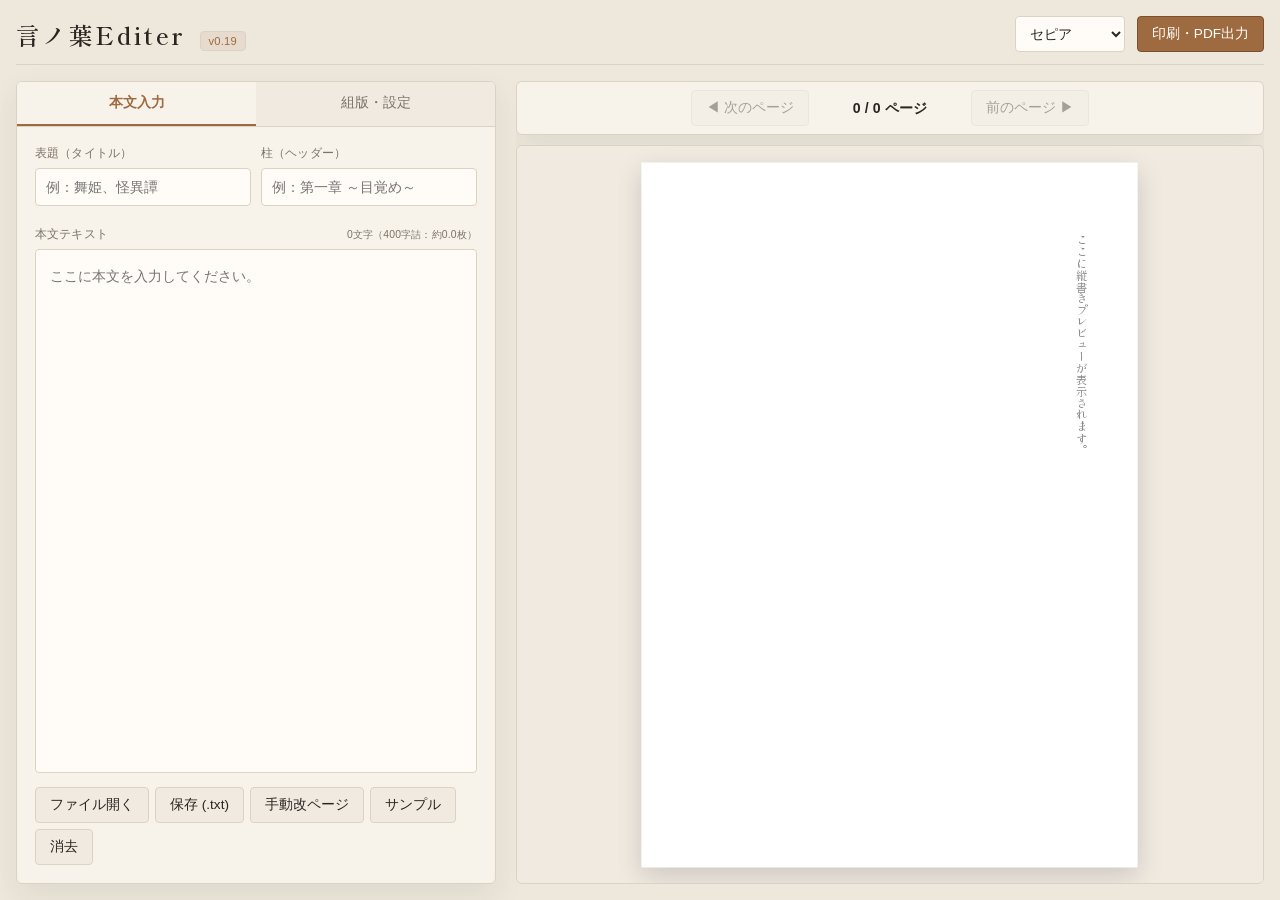
==== index.html @ b74da2e6 "v0.19" ====
<!doctype html>
<html lang="ja" data-theme="sepia">
  <head>
    <meta charset="UTF-8" />
    <meta name="viewport" content="width=device-width, initial-scale=1.0" />
    <!-- OGP (Open Graph Protocol) -->
    <meta property="og:title" content="言ノ葉Editer - 日本語組版エディタ" />
    <meta
      property="og:description"
      content="言葉を整え、物語を美しく。縦書き対応の日本語組版エディタ。"
    />
    <meta property="og:type" content="website" />
    <meta property="og:image" content="image/ogp.png" />
    <meta property="og:image:width" content="1200" />
    <meta property="og:image:height" content="630" />
    <meta property="og:locale" content="ja_JP" />

    <!-- Twitter Card -->
    <meta name="twitter:card" content="summary_large_image" />
    <meta name="twitter:title" content="言ノ葉Editer - 日本語組版エディタ" />
    <meta
      name="twitter:description"
      content="言葉を整え、物語を美しく。縦書き対応の日本語組版エディタ。"
    />
    <meta name="twitter:image" content="image/ogp.png" />

    <!-- 一般メタタグ -->
    <meta
      name="description"
      content="言葉を整え、物語を美しく。縦書き対応の日本語組版エディタ。"
    />

    <!-- ファビコン -->
    <link rel="icon" type="image/svg+xml" href="image/favicon.svg" />
    <link rel="preconnect" href="https://fonts.googleapis.com" />
    <link rel="preconnect" href="https://fonts.gstatic.com" crossorigin />
    <link
      id="dynamic-font-link"
      rel="stylesheet"
      href="https://fonts.googleapis.com/css2?family=Plus+Jakarta+Sans:wght@400;500;600;700&family=Shippori+Mincho:wght@400;500;600;700&family=Noto+Serif+JP:wght@400;500;600&family=Sawarabi+Mincho&display=swap"
    />

    <style id="page-size-style">
      @page {
        size: 210mm 297mm;
        margin: 0;
      }
    </style>
    <title>言ノ葉Editer v0.19</title>

    <link rel="stylesheet" href="css/style.css" />
  </head>

  <body>
    <main class="app">
      <header class="hero no-print">
        <div class="hero-title-group">
          <h1>言ノ葉Editer</h1>
          <span class="version-badge">v0.19</span>
        </div>
        <div class="hero-actions">
          <select
            id="themeSelect"
            class="select-input"
            style="width: 110px; height: 36px"
          >
            <option value="standard">ライト</option>
            <option value="dark">ダーク</option>
            <option value="sepia" selected>セピア</option>
          </select>
          <button
            id="printButton"
            class="primary-button"
            type="button"
            style="height: 36px"
          >
            印刷・PDF出力
          </button>
        </div>
      </header>

      <div class="editor-grid">
        <section class="panel editor-panel no-print">
          <div class="editor-tabs">
            <button
              class="editor-tab-btn active"
              data-target="pane-text"
              type="button"
            >
              本文入力
            </button>
            <button
              class="editor-tab-btn"
              data-target="pane-typeset"
              type="button"
            >
              組版・設定
            </button>
          </div>

          <div class="tab-content-area">
            <div id="pane-text" class="tab-pane active">
              <div class="form-row two-cols" style="margin-bottom: 12px">
                <div class="form-col">
                  <div class="field-label">
                    <label for="pageTitle">表題（タイトル）</label>
                  </div>
                  <input
                    id="pageTitle"
                    class="title-input"
                    type="text"
                    placeholder="例：舞姫、怪異譚"
                  />
                </div>
                <div class="form-col">
                  <div class="field-label">
                    <label for="pageHeader">柱（ヘッダー）</label>
                  </div>
                  <input
                    id="pageHeader"
                    class="title-input"
                    type="text"
                    placeholder="例：第一章 ～目覚め～"
                  />
                </div>
              </div>

              <div class="field-label" style="margin-top: 8px">
                <label for="sourceText">本文テキスト</label>
                <small id="charCount">0文字</small>
              </div>
              <textarea
                id="sourceText"
                class="text-input"
                placeholder="ここに本文を入力してください。"
              ></textarea>

              <div class="controls-main">
                <button
                  id="importButton"
                  class="secondary-button"
                  type="button"
                >
                  ファイル開く
                </button>
                <button
                  id="exportButton"
                  class="secondary-button"
                  type="button"
                >
                  保存 (.txt)
                </button>
                <button
                  id="insertBreakButton"
                  class="secondary-button"
                  type="button"
                >
                  手動改ページ
                </button>
                <button
                  id="sampleButton"
                  class="secondary-button"
                  type="button"
                >
                  サンプル
                </button>
                <button id="clearButton" class="secondary-button" type="button">
                  消去
                </button>
                <input
                  type="file"
                  id="fileInput"
                  accept=".txt,.md"
                  style="display: none"
                />
              </div>
            </div>

            <div id="pane-typeset" class="tab-pane">
              <details class="setting-group" open>
                <summary>ヘッダー・ノンブル設定</summary>
                <div class="setting-content">
                  <div class="form-row">
                    <div class="form-col">
                      <div class="field-label">
                        <label for="headerDisplaySelect">ヘッダー表示</label>
                      </div>
                      <select id="headerDisplaySelect" class="select-input">
                        <option value="all" selected>全ページ</option>
                        <option value="odd">奇数ページのみ</option>
                        <option value="even">偶数ページのみ</option>
                        <option value="alternate">左右交互</option>
                      </select>
                    </div>
                    <div class="form-col">
                      <div class="field-label">
                        <label for="headerPosSelect">位置</label>
                      </div>
                      <select id="headerPosSelect" class="select-input">
                        <option value="right" selected>右上</option>
                        <option value="center">中央上</option>
                        <option value="left">左上</option>
                      </select>
                    </div>
                    <div class="form-col">
                      <div class="field-label">
                        <label for="headerSizeSelect">文字サイズ</label>
                      </div>
                      <select id="headerSizeSelect" class="select-input">
                        <option value="0.55rem">極小</option>
                        <option value="0.65rem" selected>標準</option>
                        <option value="0.75rem">大</option>
                      </select>
                    </div>
                  </div>

                  <div class="form-row two-cols" style="margin-top: 10px">
                    <div class="form-col">
                      <div class="field-label">
                        <label for="nombreDisplaySelect">ノンブル表示</label>
                      </div>
                      <select id="nombreDisplaySelect" class="select-input">
                        <option value="all" selected>全ページ</option>
                        <option value="skip-first">1ページ目隠す</option>
                        <option value="off">非表示</option>
                      </select>
                    </div>
                    <div class="form-col">
                      <div class="field-label">
                        <label for="nombreFormatSelect">ノンブル形式</label>
                      </div>
                      <select id="nombreFormatSelect" class="select-input">
                        <option value="dash" selected>- 1 -</option>
                        <option value="p">P.1</option>
                        <option value="slash">/ 1 /</option>
                        <option value="number">数字のみ</option>
                      </select>
                    </div>
                  </div>

                  <div class="form-row two-cols" style="margin-top: 10px">
                    <div class="form-col">
                      <div class="field-label">
                        <label for="nombrePosSelect">位置</label>
                      </div>
                      <select id="nombrePosSelect" class="select-input">
                        <option value="center" selected>中央下</option>
                        <option value="right">右下</option>
                        <option value="left">左下</option>
                        <option value="alternate">左右交互</option>
                      </select>
                    </div>
                    <div class="form-col">
                      <div class="field-label">
                        <label for="startPageInput">開始ページ</label>
                      </div>
                      <input
                        id="startPageInput"
                        class="title-input"
                        type="number"
                        value="1"
                        min="1"
                      />
                    </div>
                  </div>
                </div>
              </details>

              <details class="setting-group" open>
                <summary>用紙・フォント・レイアウト</summary>
                <div class="setting-content">
                  <div class="form-row">
                    <div class="form-col">
                      <div class="field-label">
                        <label for="pageSizeSelect">用紙サイズ</label>
                      </div>
                      <select id="pageSizeSelect" class="select-input">
                        <option value="A4">A4</option>
                        <option value="B5">B5</option>
                        <option value="A5" selected>A5</option>
                        <option value="B6">B6</option>
                        <option value="A6">A6</option>
                        <option value="Hagaki">ハガキ</option>
                      </select>
                    </div>
                    <div class="form-col">
                      <div class="field-label">
                        <label for="columnSelect">段組</label>
                      </div>
                      <select id="columnSelect" class="select-input">
                        <option value="1" selected>1段組</option>
                        <option value="2">2段組</option>
                      </select>
                    </div>
                    <div class="form-col" id="columnRuleCol">
                      <div class="field-label">
                        <label for="columnRuleSelect">境界線</label>
                      </div>
                      <select id="columnRuleSelect" class="select-input">
                        <option value="on" selected>実線</option>
                        <option value="off">なし</option>
                      </select>
                    </div>
                  </div>

                  <div class="form-row" style="margin-top: 10px">
                    <div class="form-col">
                      <div class="field-label">
                        <label for="fontSizeSelect">文字サイズ</label>
                      </div>
                      <select id="fontSizeSelect" class="select-input">
                        <option value="8.5pt">小 (8.5pt)</option>
                        <option value="9.5pt" selected>標準 (9.5pt)</option>
                        <option value="10.5pt">中 (10.5pt)</option>
                        <option value="12pt">大 (12pt)</option>
                      </select>
                    </div>
                    <div class="form-col">
                      <div class="field-label">
                        <label for="marginSelect">余白</label>
                      </div>
                      <select id="marginSelect" class="select-input">
                        <option value="narrow">狭い</option>
                        <option value="normal" selected>標準</option>
                        <option value="wide">広い</option>
                      </select>
                    </div>
                    <div class="form-col">
                      <div class="field-label">
                        <label for="gutterSelect">綴じ代</label>
                      </div>
                      <select id="gutterSelect" class="select-input">
                        <option value="off" selected>なし</option>
                        <option value="on">あり（交互）</option>
                      </select>
                    </div>
                  </div>

                  <div class="form-row" style="margin-top: 10px">
                    <div class="form-col" style="grid-column: span 3">
                      <div class="field-label">
                        <label for="fontSelect">書体（フォント）</label>
                      </div>
                      <select id="fontSelect" class="select-input">
                        <option value="system">システム標準明朝</option>
                        <option value="shippori" selected>
                          Shippori Mincho
                        </option>
                        <option value="noto">Noto Serif JP</option>
                        <option value="sawarabi">Sawarabi Mincho</option>
                        <option value="custom">カスタムURL指定...</option>
                      </select>
                    </div>
                  </div>

                  <div
                    id="customFontRow"
                    class="form-row"
                    style="display: none; margin-top: 10px"
                  >
                    <div class="form-col" style="grid-column: span 2">
                      <div class="field-label">
                        <label for="customFontUrl">CSS/Font URL</label>
                      </div>
                      <input
                        id="customFontUrl"
                        class="title-input"
                        type="text"
                        placeholder="https://..."
                      />
                    </div>
                    <div class="form-col">
                      <div class="field-label">
                        <label for="customFontFamily">family名</label>
                      </div>
                      <input
                        id="customFontFamily"
                        class="title-input"
                        type="text"
                        placeholder="'Font', serif"
                      />
                    </div>
                  </div>
                </div>
              </details>
            </div>
          </div>
        </section>

        <div class="preview-container">
          <div class="preview-nav no-print">
            <button
              id="nextPageBtn"
              class="secondary-button"
              type="button"
              title="次のページへ"
            >
              ◀ 次のページ
            </button>
            <span id="pageNavStatus" class="page-nav-status">1 / 1 ページ</span>
            <button
              id="prevPageBtn"
              class="secondary-button"
              type="button"
              title="前のページへ"
            >
              前のページ ▶
            </button>
          </div>

          <section class="preview-viewport" id="previewViewport">
            <div id="pagesContainer" class="pages-container"></div>
          </section>
        </div>
      </div>
    </main>

    <script src="js/app.js"></script>
  </body>
</html>
---- css/style.css ----
@layer base, layout, editor, viewer, print;

@layer base {
  :root {
    color-scheme: dark;
    --bg: #121316;
    --panel: #1a1b1e;
    --panel-sub: #16171a;
    --input-bg: #101113;
    --text: #e6e6e6;
    --muted: #8c8c8c;
    --line: #2c2d33;
    --accent: #c29b61;
    --accent-dark: #2c2d33;
    --accent-soft: rgba(194, 155, 97, 0.12);
    --shadow: 0 16px 40px rgba(0, 0, 0, 0.5);

    --paper-w: 210mm;
    --paper-h: 297mm;
    --doc-font-size: 10.5pt;
    --doc-font-family:
      "Shippori Mincho", "Yu Mincho", "游明朝", "YuMincho",
      "Hiragino Mincho ProN", "Noto Serif JP", serif;
    --ui-font-family:
      -apple-system, BlinkMacSystemFont, "Segoe UI", Roboto, "Helvetica Neue",
      "Hiragino Sans", "Hiragino Kaku Gothic ProN", "Meiryo", sans-serif;
    --page-padding-v: 18mm;
    --page-padding-h: 14mm;
  }

  [data-theme="standard"] {
    color-scheme: light;
    --bg: #f5f4f0;
    --panel: #ffffff;
    --panel-sub: #faf9f6;
    --input-bg: #ffffff;
    --text: #1a1917;
    --muted: #737068;
    --line: #e2ded4;
    --accent: #8c6239;
    --accent-dark: #6e4c2b;
    --accent-soft: rgba(140, 98, 57, 0.08);
    --shadow: 0 10px 30px rgba(0, 0, 0, 0.06);
  }

  [data-theme="sepia"] {
    color-scheme: light;
    --bg: #eee8dc;
    --panel: #f7f3eb;
    --panel-sub: #f0eae1;
    --input-bg: #fffcf7;
    --text: #2b2521;
    --muted: #7d7268;
    --line: #dcd2c4;
    --accent: #9e6a3f;
    --accent-dark: #7a502f;
    --accent-soft: rgba(158, 106, 63, 0.1);
    --shadow: 0 12px 32px rgba(43, 37, 33, 0.08);
  }

  * {
    box-sizing: border-box;
  }

  html,
  body {
    height: 100%;
    overflow: hidden;
  }

  html {
    font-family: var(--ui-font-family);
    background: var(--bg);
    color: var(--text);
    letter-spacing: 0.01em;
  }

  body {
    margin: 0;
  }

  button,
  input,
  textarea,
  select {
    font-family: var(--ui-font-family);
    font-size: 0.9rem;
  }

  button {
    cursor: pointer;
  }

  button:disabled {
    opacity: 0.4;
    cursor: not-allowed;
  }
}

@layer layout {
  .app {
    width: min(1600px, calc(100% - 32px));
    height: 100vh;
    margin: 0 auto;
    padding: 16px 0;
    display: flex;
    flex-direction: column;
    box-sizing: border-box;
  }

  .hero {
    margin-bottom: 16px;
    display: flex;
    justify-content: space-between;
    align-items: flex-end;
    border-bottom: 1px solid var(--line);
    padding-bottom: 12px;
    flex-shrink: 0;
  }

  .hero-title-group {
    display: flex;
    align-items: baseline;
    gap: 14px;
  }

  .hero h1 {
    margin: 0;
    font-size: 1.5rem;
    font-weight: 600;
    letter-spacing: 0.1em;
    color: var(--text);
    font-family: "Shippori Mincho", "游明朝", serif;
  }

  .version-badge {
    font-size: 0.7rem;
    padding: 3px 8px;
    border-radius: 4px;
    background: var(--accent-soft);
    color: var(--accent);
    border: 1px solid var(--line);
    font-weight: 500;
  }

  .hero-actions {
    display: flex;
    align-items: center;
    gap: 12px;
  }

  .panel {
    background: var(--panel);
    border: 1px solid var(--line);
    border-radius: 6px;
    box-shadow: var(--shadow);
  }

  .primary-button,
  .secondary-button {
    min-height: 36px;
    border: 1px solid var(--line);
    border-radius: 4px;
    padding: 0 14px;
    font-weight: 500;
    font-size: 0.85rem;
    transition: all 0.15s ease;
    display: inline-flex;
    align-items: center;
    justify-content: center;
    gap: 6px;
  }

  .primary-button {
    background: var(--accent);
    color: #ffffff;
    border-color: var(--accent-dark);
  }

  .primary-button:hover {
    background: var(--accent-dark);
  }

  .secondary-button {
    background: var(--panel-sub);
    color: var(--text);
  }

  .secondary-button:hover:not(:disabled) {
    background: var(--accent-soft);
    border-color: var(--accent);
    color: var(--accent);
  }
}

@layer editor {
  .editor-grid {
    display: grid;
    grid-template-columns: 480px 1fr;
    gap: 20px;
    flex: 1;
    min-height: 0;
    align-items: stretch;
  }

  .editor-panel {
    display: flex;
    flex-direction: column;
    height: 100%;
    min-height: 0;
    overflow: hidden;
  }

  .editor-tabs {
    display: flex;
    background: var(--panel-sub);
    border-bottom: 1px solid var(--line);
    flex-shrink: 0;
  }

  .editor-tab-btn {
    flex: 1;
    padding: 12px 16px;
    background: transparent;
    border: none;
    border-bottom: 2px solid transparent;
    font-weight: 500;
    font-size: 0.86rem;
    color: var(--muted);
    text-align: center;
    cursor: pointer;
  }

  .editor-tab-btn.active {
    color: var(--accent);
    border-bottom-color: var(--accent);
    background: var(--panel);
    font-weight: 600;
  }

  .tab-content-area {
    padding: 18px;
    flex: 1;
    overflow-y: auto;
    display: flex;
    flex-direction: column;
  }

  .tab-pane {
    display: none;
    height: 100%;
  }

  .tab-pane.active {
    display: flex;
    flex-direction: column;
  }

  .setting-group {
    border: 1px solid var(--line);
    border-radius: 4px;
    margin-bottom: 16px;
    background: var(--panel-sub);
    overflow: hidden;
    flex-shrink: 0;
  }

  .setting-group summary {
    padding: 12px 16px;
    font-weight: 500;
    font-size: 0.85rem;
    cursor: pointer;
    user-select: none;
    color: var(--text);
    display: flex;
    align-items: center;
    justify-content: space-between;
  }

  .setting-group summary::-webkit-details-marker,
  .setting-group summary::marker {
    display: none;
    content: "";
  }

  .setting-group summary::after {
    content: "＋";
    font-size: 0.75rem;
    color: var(--muted);
  }

  .setting-group[open] summary::after {
    content: "－";
    color: var(--accent);
  }

  .setting-content {
    padding: 16px;
  }

  .form-row {
    display: grid;
    grid-template-columns: repeat(3, 1fr);
    gap: 10px;
    margin-bottom: 12px;
  }

  .form-row.two-cols {
    grid-template-columns: repeat(2, 1fr);
    flex-shrink: 0;
  }

  .form-col {
    min-width: 0;
    display: flex;
    flex-direction: column;
    justify-content: flex-end;
  }

  .field-label {
    display: flex;
    justify-content: space-between;
    align-items: center;
    margin-bottom: 6px;
    font-weight: 500;
    font-size: 0.78rem;
    color: var(--muted);
  }

  .title-input,
  .select-input {
    width: 100%;
    height: 38px;
    padding: 0 10px;
    font-size: 0.85rem;
    border: 1px solid var(--line);
    border-radius: 4px;
    background: var(--input-bg);
    color: var(--text);
    outline: none;
  }

  .text-input {
    width: 100%;
    flex: 1;
    min-height: 200px;
    padding: 14px;
    border: 1px solid var(--line);
    border-radius: 4px;
    background: var(--input-bg);
    color: var(--text);
    outline: none;
    resize: none;
    line-height: 1.8;
  }

  .controls-main {
    display: flex;
    flex-wrap: wrap;
    gap: 6px;
    margin-top: 14px;
    flex-shrink: 0;
  }
}

@layer viewer {
  .preview-container {
    display: flex;
    flex-direction: column;
    height: 100%;
    min-height: 0;
    gap: 10px;
    overflow: hidden;
  }

  .preview-nav {
    display: flex;
    align-items: center;
    justify-content: center;
    gap: 16px;
    background: var(--panel);
    border: 1px solid var(--line);
    border-radius: 6px;
    padding: 8px 16px;
    flex-shrink: 0;
    box-shadow: var(--shadow);
  }

  .page-nav-status {
    font-size: 0.88rem;
    font-weight: 600;
    color: var(--text);
    min-width: 130px;
    text-align: center;
    user-select: none;
  }

  .inline-code {
    font-family: monospace;
    background: rgba(0, 0, 0, 0.06);
    padding: 1px 4px;
    border-radius: 2px;
    font-size: 0.88em;
  }

  .preview-viewport {
    background-color: var(--panel-sub);
    border-radius: 6px;
    padding: 20px;
    height: 100%;
    overflow: hidden;
    border: 1px solid var(--line);
    display: flex;
    justify-content: center;
    align-items: center;
    position: relative;
  }

  .pages-container {
    display: flex;
    flex-direction: row-reverse;
    gap: 24px;
    justify-content: center;
    align-items: center;
    transition: transform 0.15s ease-out;
  }

  .paper-page {
    width: var(--paper-w);
    height: var(--paper-h);
    min-width: var(--paper-w);
    min-height: var(--paper-h);
    background: #ffffff;
    color: #1f2328;
    padding: var(--page-padding-v) var(--page-padding-h);
    box-shadow: 0 10px 30px rgba(0, 0, 0, 0.15);
    border-radius: 1px;
    box-sizing: border-box;
    position: relative;
    overflow: hidden;
    flex-shrink: 0;
  }

  .page-header-tag {
    position: absolute;
    top: 4mm;
    right: var(--page-padding-h);
    font-family: var(--doc-font-family);
    font-size: 0.65rem;
    color: #777777;
    line-height: 1;
  }

  .page-number-tag {
    position: absolute;
    bottom: 4mm;
    left: 50%;
    transform: translateX(-50%);
    font-family: var(--doc-font-family);
    font-size: 0.68rem;
    color: #777777;
    line-height: 1;
  }

  .md-body {
    writing-mode: vertical-rl;
    -webkit-writing-mode: vertical-rl;
    text-orientation: mixed;
    line-height: 1.8;
    font-family: var(--doc-font-family);
    font-size: var(--doc-font-size);
    width: 100%;
    height: 100%;
    box-sizing: border-box;
    overflow: hidden;
  }

  .md-body strong,
  .md-body em {
    display: inline;
    line-height: inherit;
  }

  .md-body em {
    font-style: normal;
    font-weight: 600;
  }

  .md-body .align-center {
    text-align: center;
    text-indent: 0 !important;
    /* text-align は要素の専有幅（縦書きでは height）いっぱいの中で
           テキストを揃える仕組み。p 要素の height: fit-content により
           高さがテキストぴったりになってしまうと、揃える余地自体がなくなり
           中央揃えが効かなくなっていたため、ここで高さを親基準に戻す。 */
    height: auto !important;
  }

  .md-body .align-right {
    text-align: right;
    text-indent: 0 !important;
    /* align-center と同じ理由。 */
    height: auto !important;
  }

  .nobreak {
    display: inline;
    white-space: nowrap;
    text-indent: 0;
  }

  .paper-page:not(.has-columns) .md-body {
    height: 100%;
  }

  .columns-wrapper {
    display: flex;
    flex-direction: column;
    height: 100%;
    width: 100%;
    justify-content: space-between;
  }

  .paper-page.has-columns .md-body {
    height: calc(50% - 3mm);
  }

  .column-divider {
    border-top: 1px solid #d4cfc4;
    width: 100%;
    margin: 2mm 0;
    flex-shrink: 0;
  }

  .column-divider.no-border {
    border-top: none;
  }

  .md-body h1 {
    margin: 0 0 0 16px;
    font-size: 1.8em;
    border-left: 2px solid #1f2328;
    padding-left: 8px;
    line-height: 1.4;
    white-space: nowrap;
    /* border-left（見出しの罫線）は段の高さいっぱいに伸びるのが正しい仕様のため、
           height は明示指定しない（暗黙的に親の高さを継承する挙動のままにする）。
           <p>で問題になった暗黙継承は、罫線を持つ見出しにとっては逆に必要な挙動。 */
  }

  .md-body h2 {
    margin: 0 8px;
    padding-left: 6px;
    border-left: 1px solid #888;
    font-size: 1.3em;
    line-height: 1.5;
    white-space: nowrap;
    /* border-left（見出しの罫線）は段の高さいっぱいに伸びるのが正しい仕様のため、
           height は明示指定しない（h1と同じ理由）。 */
  }

  .md-body h3 {
    margin: 0 6px;
    font-size: 1.1em;
    line-height: 1.6;
    white-space: nowrap;
    /* p要素と同じ理由（縦書きでのheight暗黙継承）で追加。詳細はmd-body pのコメント参照。 */
    height: fit-content;
  }

  .md-body p {
    margin: 0;
    padding: 0;
    text-indent: 1em;
    white-space: nowrap;
    /* 縦書き(writing-mode: vertical-rl)では、height未指定のブロック要素が
           親(.md-body, height:100%)の高さを暗黙的に継承してしまうケースがあり、
           実際には文字数に応じて縮むべき各行の<p>が、ページ1段分の高さを
           丸ごと専有してしまっていた。これが「JSの行分割計算は正しいのに
           実描画では早期に折り返されたように見える」現象の直接原因だったため、
           height を内容に応じたサイズに明示的に固定する。 */
    height: fit-content;
  }

  .md-body p.no-indent {
    text-indent: 0;
  }

  .md-body blockquote {
    margin: 0px;
    padding: 3px;
    background: #efefef;
    font-size: 0.95em;
    white-space: nowrap;
    /* p要素と同じ理由（縦書きでのheight暗黙継承）で追加。詳細はmd-body pのコメント参照。 */
    height: fit-content;
  }

  .md-body hr {
    margin: 0 12px;
    border: 0;
    border-right: 1px solid #d4cfc4;
    height: 100%;
  }

  .tcy {
    text-combine-upright: all;
    -webkit-text-combine: horizontal;
    display: inline;
    letter-spacing: 0;
  }

  .bouten {
    text-emphasis: filled sesame;
    -webkit-text-emphasis: filled sesame;
    text-emphasis-position: over right;
  }

  .paper-page.gutter-odd {
    padding-right: calc(var(--page-padding-h) + 6mm) !important;
  }

  .paper-page.gutter-even {
    padding-left: calc(var(--page-padding-h) + 6mm) !important;
  }
}

@media (max-width: 1100px) {
  html,
  body {
    height: auto;
    overflow: auto;
  }

  .app {
    height: auto;
  }

  .editor-grid {
    grid-template-columns: 1fr;
    height: auto;
  }

  .text-input {
    min-height: 350px;
  }

  .preview-viewport {
    max-height: 600px;
    height: 600px;
  }
}

@layer print {
  @media print {
    @page {
      margin: 0;
    }

    html,
    body {
      width: auto !important;
      height: auto !important;
      margin: 0 !important;
      padding: 0 !important;
      background: #ffffff !important;
      color: #000000 !important;
      overflow: visible !important;
    }

    .no-print,
    .editor-panel,
    .hero {
      display: none !important;
    }

    .app {
      width: 100% !important;
      max-width: none !important;
      padding: 0 !important;
      margin: 0 !important;
      height: auto !important;
    }

    .editor-grid {
      display: block !important;
      height: auto !important;
    }

    .preview-viewport {
      background: transparent !important;
      padding: 0 !important;
      max-height: none !important;
      height: auto !important;
      overflow: visible !important;
      border: none !important;
      display: block !important;
    }

    .pages-container {
      display: block !important;
      padding: 0 !important;
      margin: 0 !important;
      width: 100% !important;
      transform: none !important;
    }

    .paper-page {
      box-shadow: none !important;
      padding: var(--page-padding-v) var(--page-padding-h) !important;
      margin: 0 !important;
      width: var(--paper-w) !important;
      height: var(--paper-h) !important;
      page-break-after: always !important;
      break-after: page !important;
      page-break-inside: avoid !important;
      break-inside: avoid !important;
      overflow: hidden !important;
      box-sizing: border-box !important;
      -webkit-print-color-adjust: exact;
      print-color-adjust: exact;
    }

    .md-body {
      overflow: visible !important;
    }

    .paper-page:last-child {
      page-break-after: auto !important;
      break-after: auto !important;
    }
  }
}
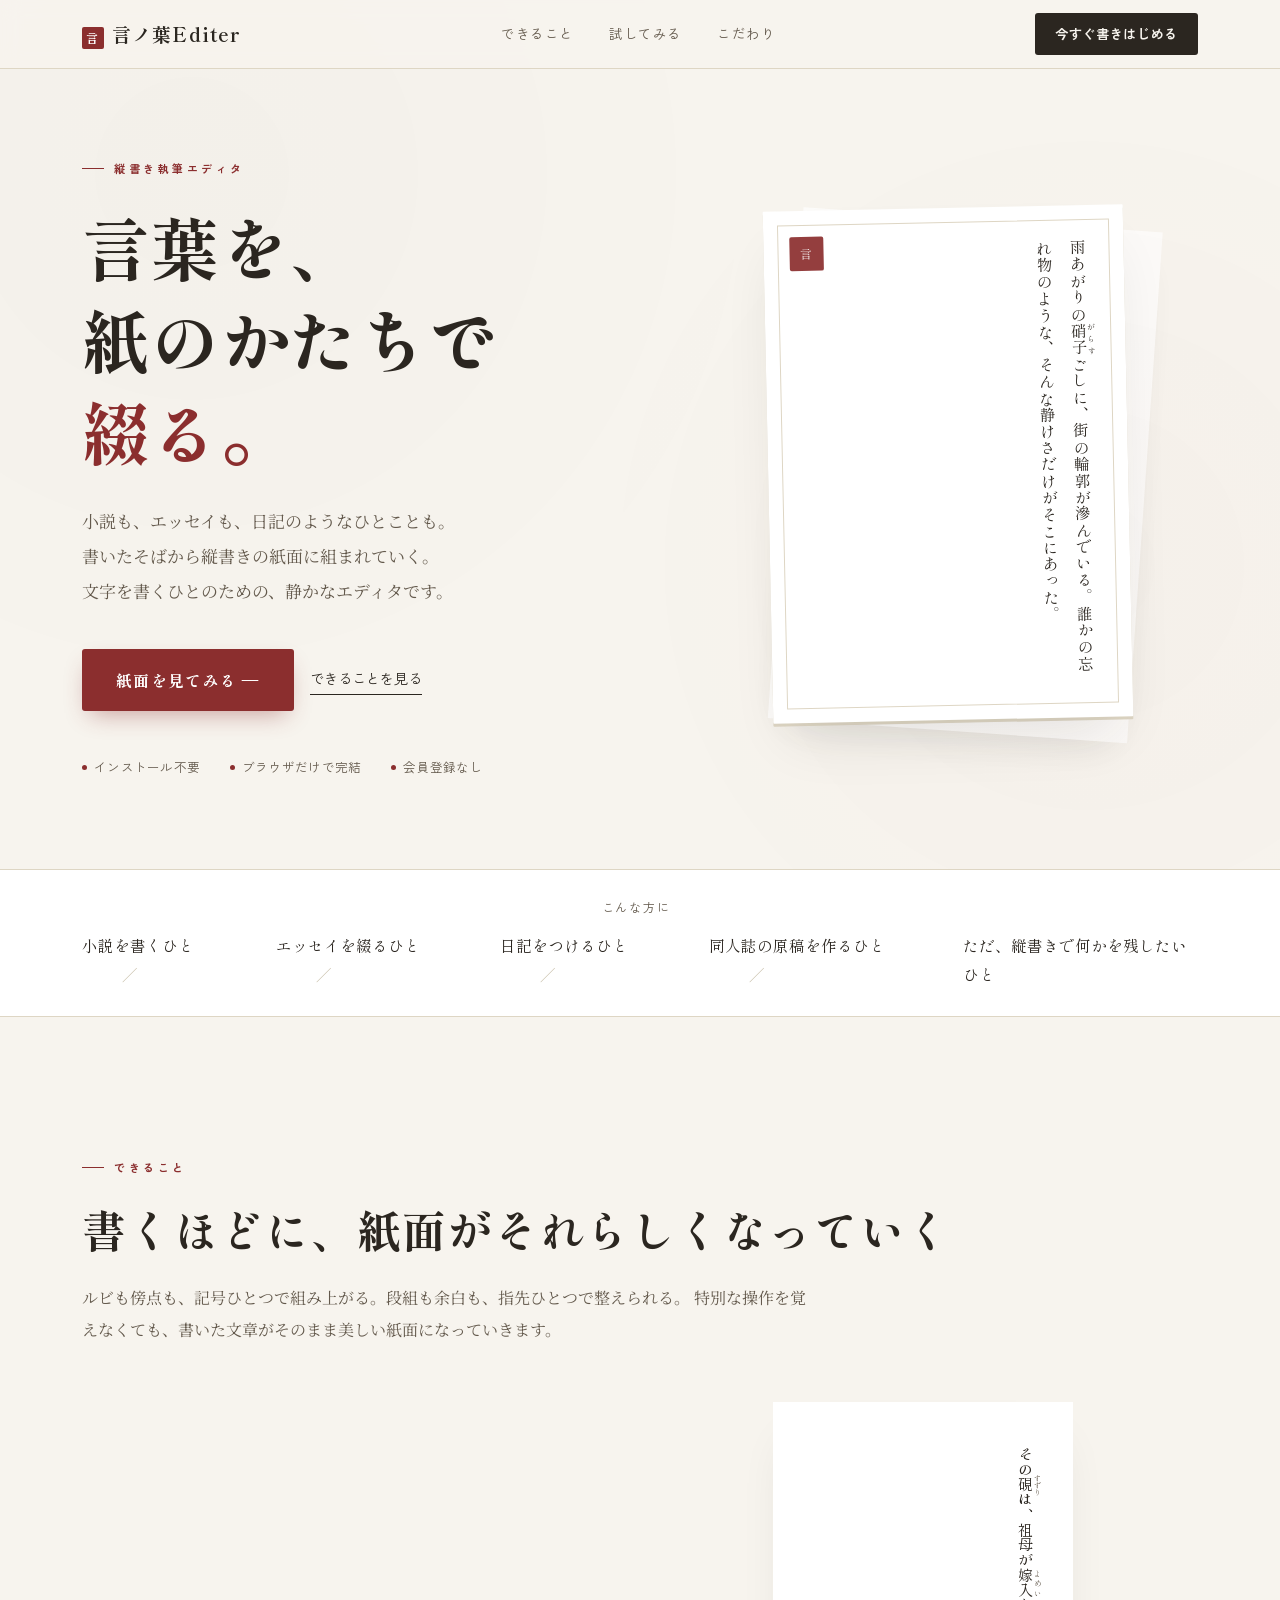
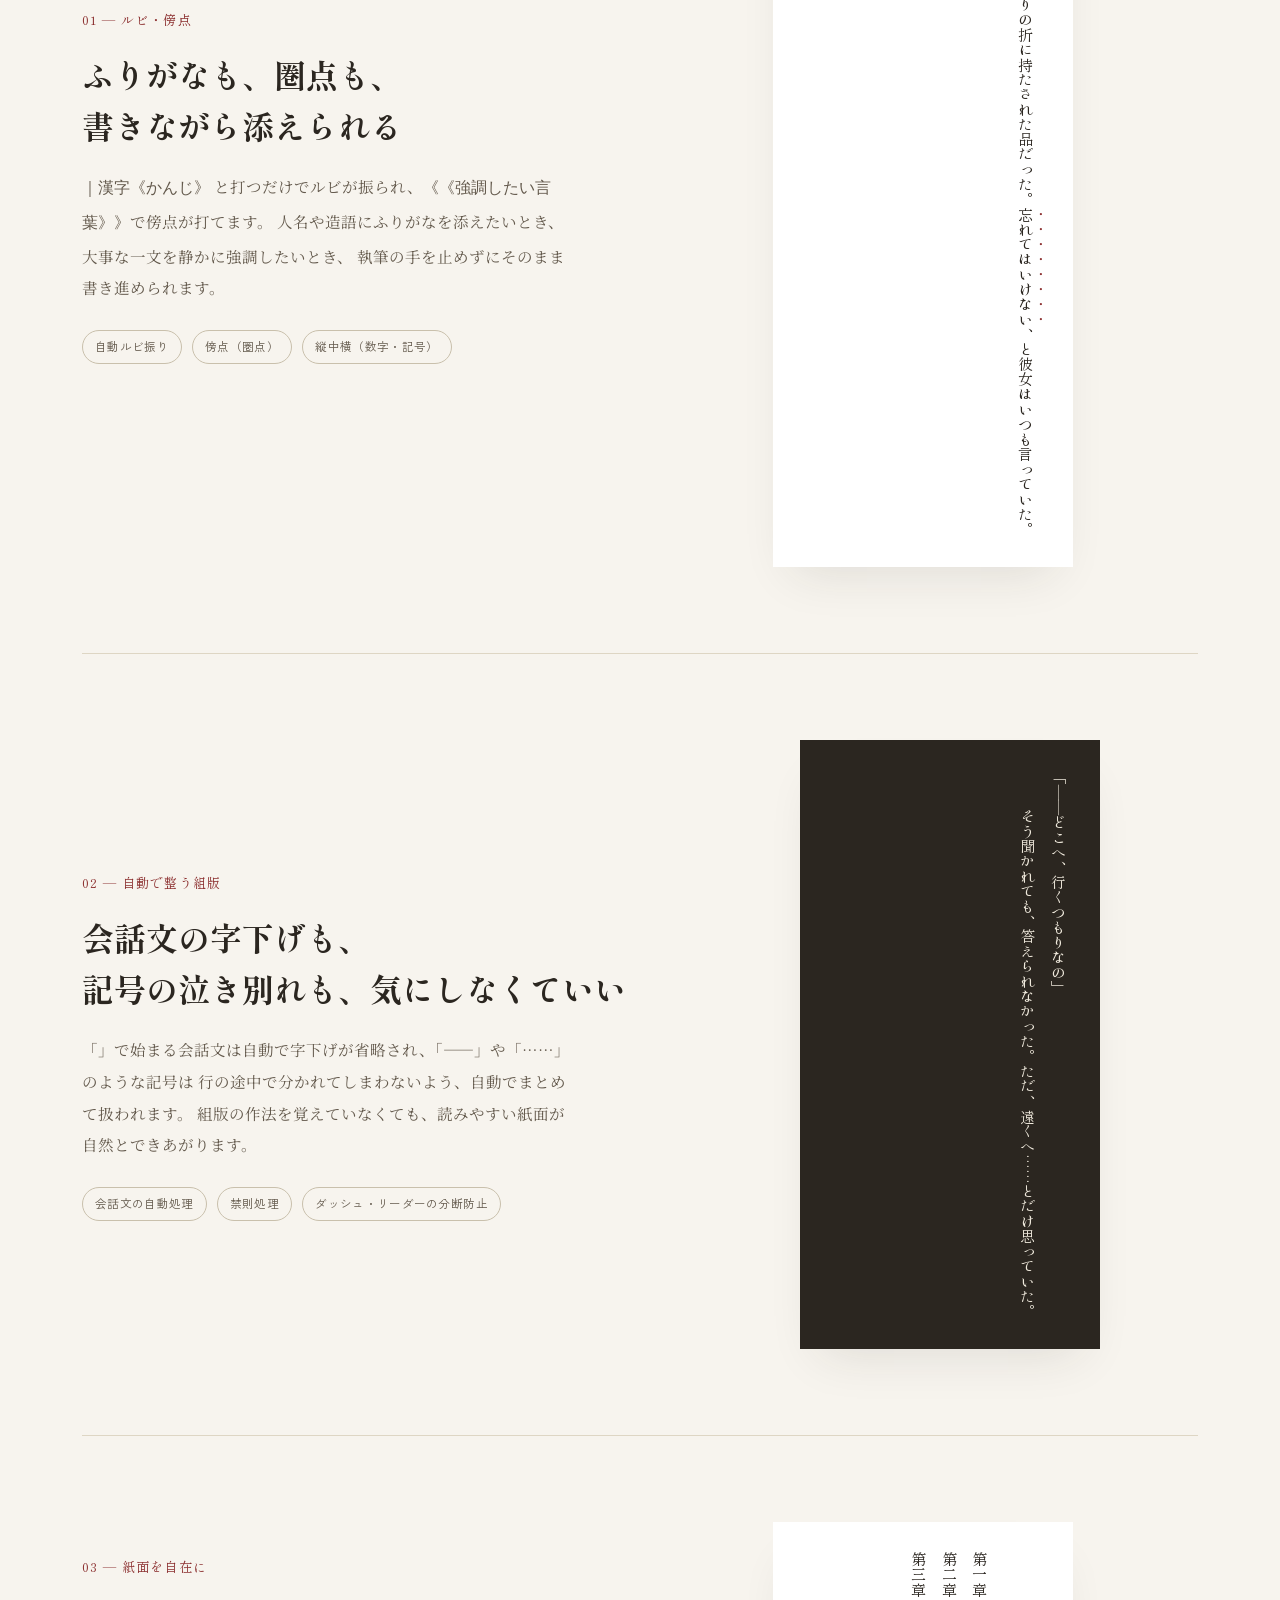
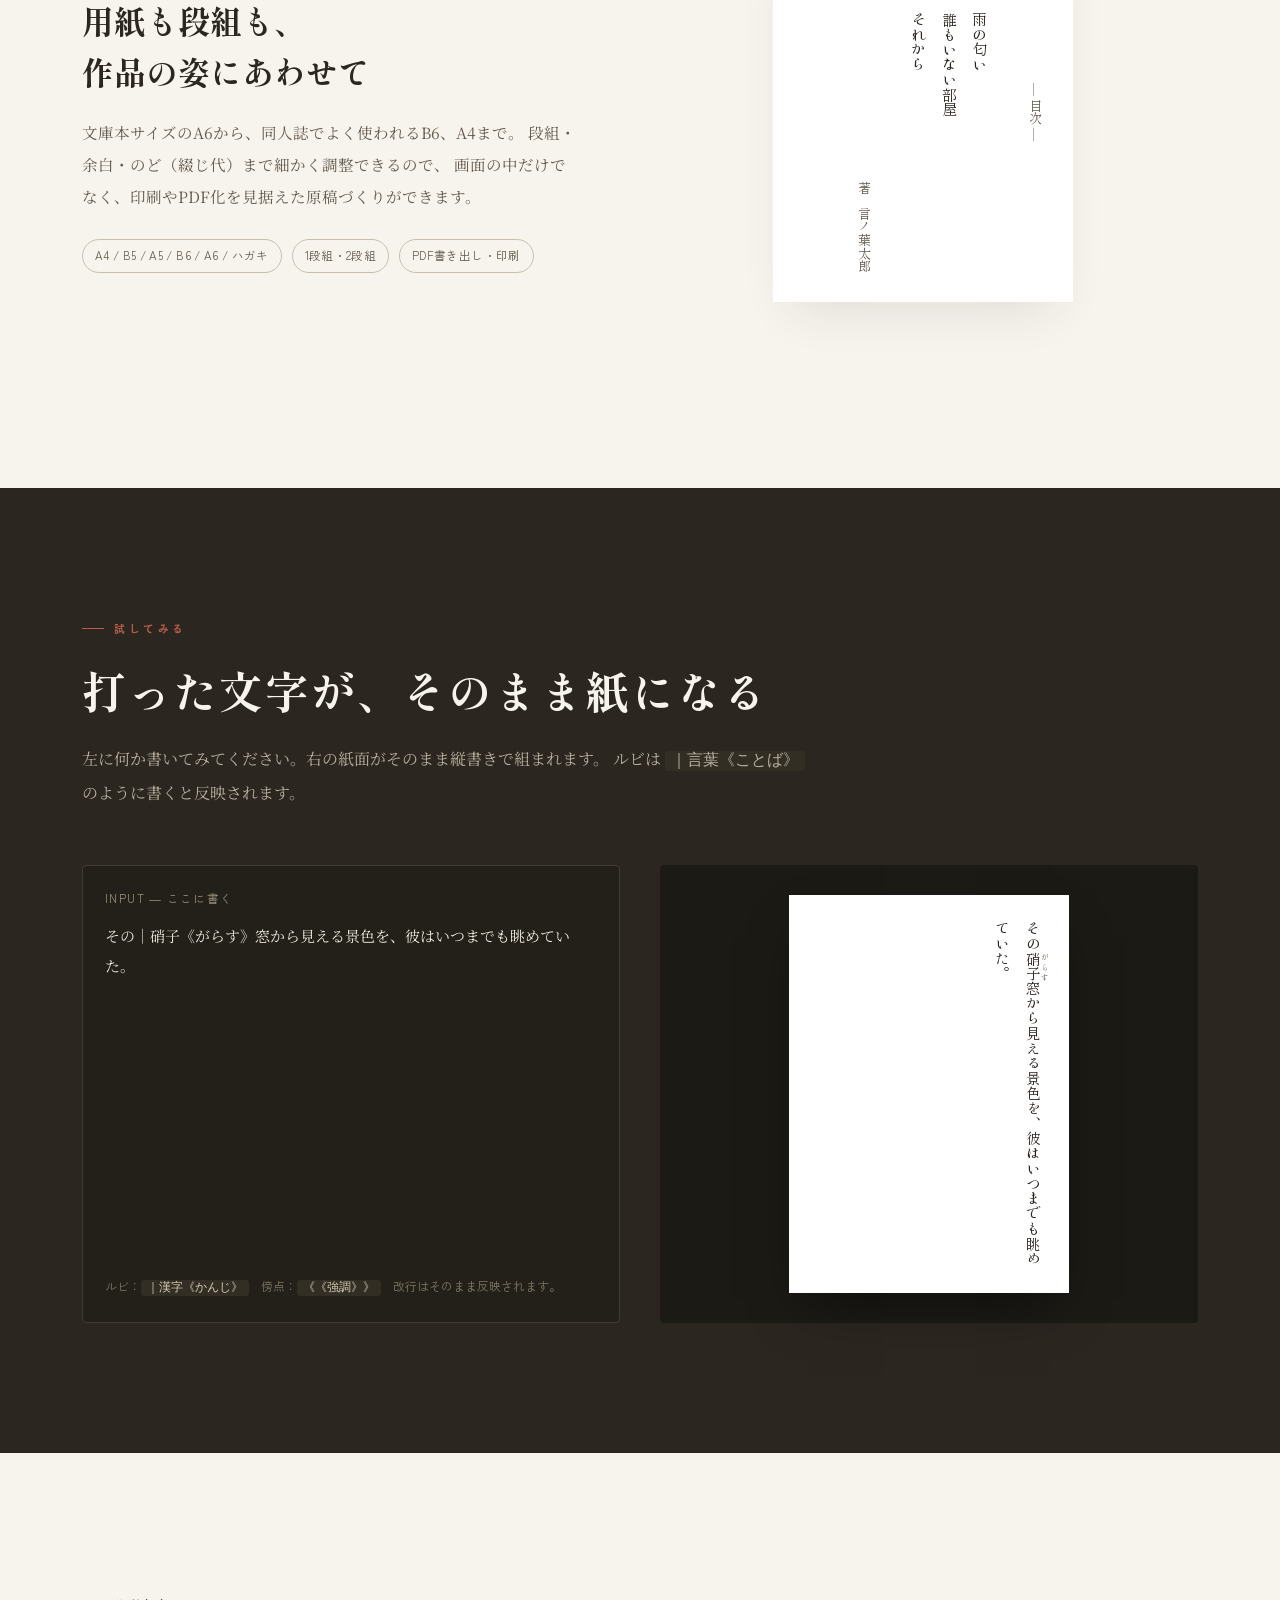
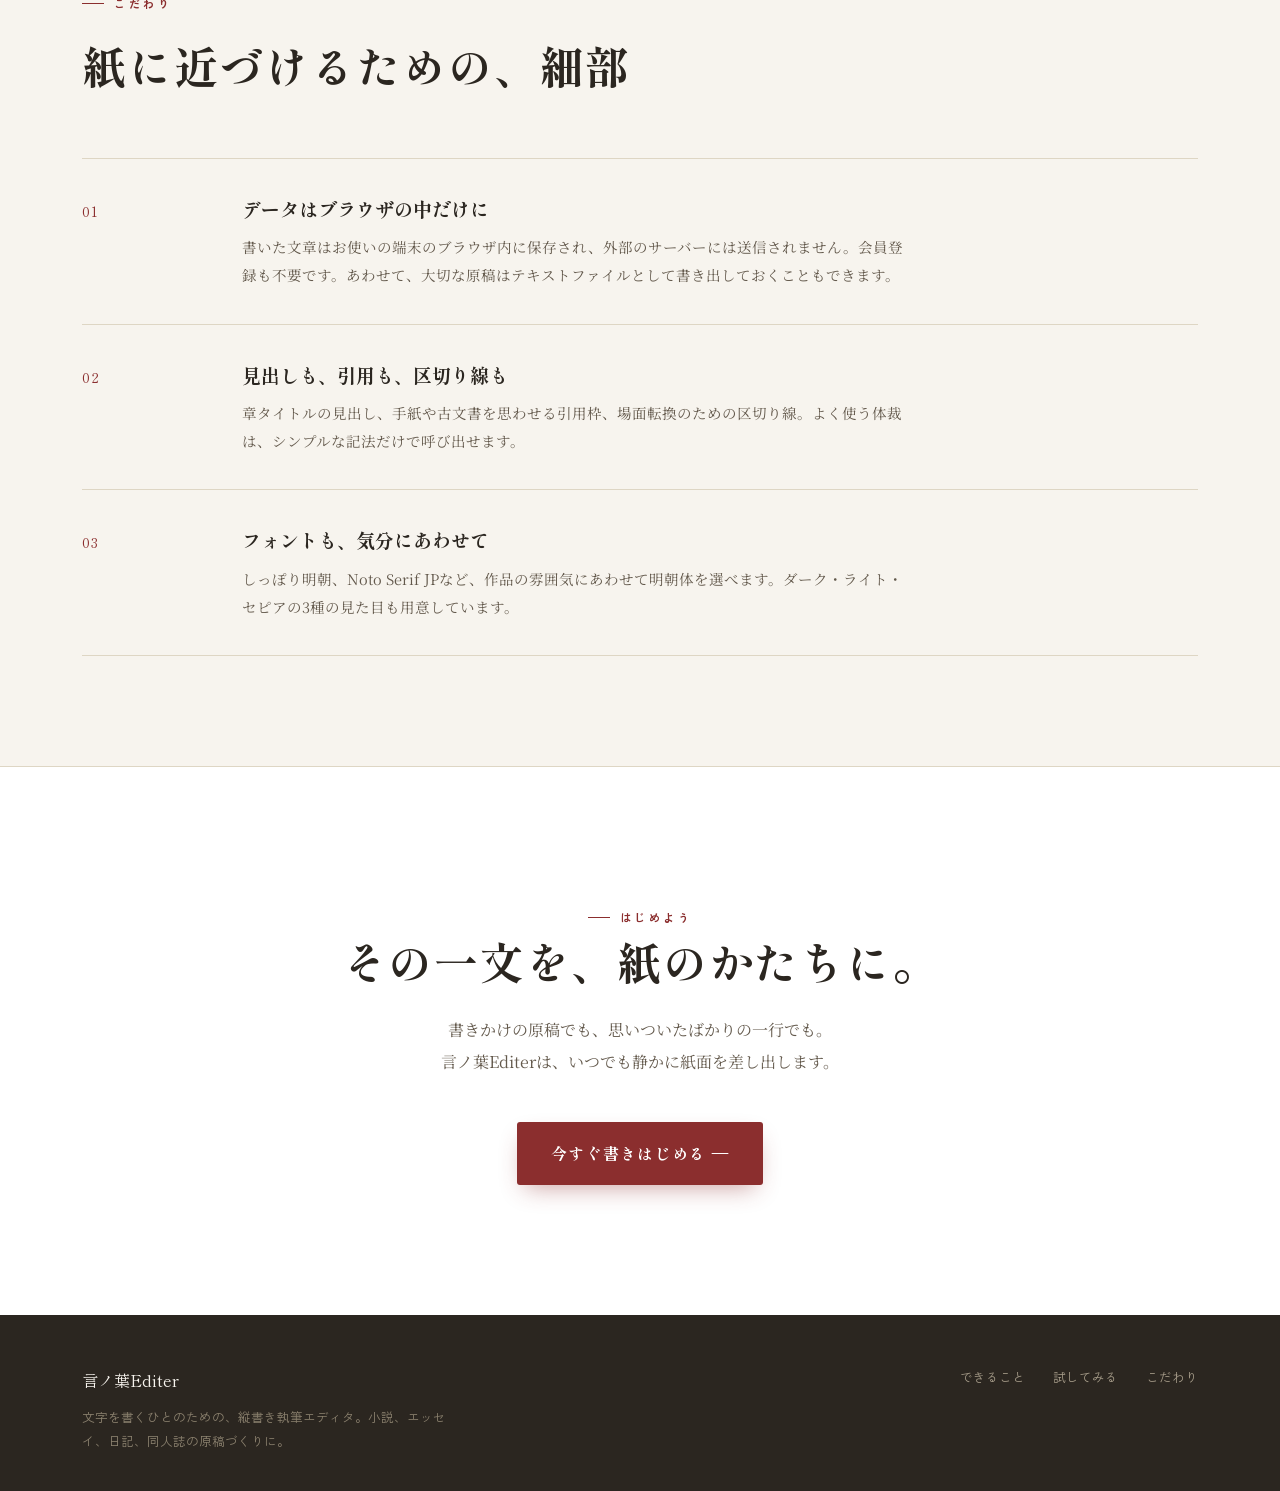
==== commit 995e93f5: "LPページ整備" ====
--- a/index.html
+++ b/index.html
@@ -1,420 +1,289 @@
 <!doctype html>
-<html lang="ja" data-theme="sepia">
+<html lang="ja">
   <head>
     <meta charset="UTF-8" />
     <meta name="viewport" content="width=device-width, initial-scale=1.0" />
-    <!-- OGP (Open Graph Protocol) -->
-    <meta property="og:title" content="言ノ葉Editer - 日本語組版エディタ" />
-    <meta
-      property="og:description"
-      content="言葉を整え、物語を美しく。縦書き対応の日本語組版エディタ。"
-    />
-    <meta property="og:type" content="website" />
-    <meta property="og:image" content="image/ogp.png" />
-    <meta property="og:image:width" content="1200" />
-    <meta property="og:image:height" content="630" />
-    <meta property="og:locale" content="ja_JP" />
-
-    <!-- Twitter Card -->
-    <meta name="twitter:card" content="summary_large_image" />
-    <meta name="twitter:title" content="言ノ葉Editer - 日本語組版エディタ" />
-    <meta
-      name="twitter:description"
-      content="言葉を整え、物語を美しく。縦書き対応の日本語組版エディタ。"
-    />
-    <meta name="twitter:image" content="image/ogp.png" />
-
-    <!-- 一般メタタグ -->
-    <meta
-      name="description"
-      content="言葉を整え、物語を美しく。縦書き対応の日本語組版エディタ。"
-    />
-
-    <!-- ファビコン -->
-    <link rel="icon" type="image/svg+xml" href="image/favicon.svg" />
+    <title>言ノ葉Editer ― 文字を書くひとのための縦書きエディタ</title>
     <link rel="preconnect" href="https://fonts.googleapis.com" />
     <link rel="preconnect" href="https://fonts.gstatic.com" crossorigin />
     <link
-      id="dynamic-font-link"
+      href="https://fonts.googleapis.com/css2?family=Shippori+Mincho:wght@400;500;600;700;800&family=Noto+Serif+JP:wght@300;400;500&family=Zen+Kaku+Gothic+New:wght@400;500;700&display=swap"
       rel="stylesheet"
-      href="https://fonts.googleapis.com/css2?family=Plus+Jakarta+Sans:wght@400;500;600;700&family=Shippori+Mincho:wght@400;500;600;700&family=Noto+Serif+JP:wght@400;500;600&family=Sawarabi+Mincho&display=swap"
     />
-
-    <style id="page-size-style">
-      @page {
-        size: 210mm 297mm;
-        margin: 0;
-      }
-    </style>
-    <title>言ノ葉Editer v0.19</title>
-
-    <link rel="stylesheet" href="css/style.css" />
+    <link rel="stylesheet" href="css/lp.css" />
   </head>
-
   <body>
-    <main class="app">
-      <header class="hero no-print">
-        <div class="hero-title-group">
-          <h1>言ノ葉Editer</h1>
-          <span class="version-badge">v0.19</span>
-        </div>
-        <div class="hero-actions">
-          <select
-            id="themeSelect"
-            class="select-input"
-            style="width: 110px; height: 36px"
+    <header class="site-header">
+      <div class="wrap">
+        <div class="brand"><span class="seal">言</span>言ノ葉Editer</div>
+        <nav class="nav-links">
+          <a href="#features">できること</a>
+          <a href="kotonoha.html">試してみる</a>
+          <a href="#craft">こだわり</a>
+        </nav>
+        <a class="header-cta" href="kotonoha.html">今すぐ書きはじめる</a>
+      </div>
+    </header>
+
+    <!-- ============ ヒーロー ============ -->
+    <section class="hero">
+      <div class="hero-grain"></div>
+      <div class="wrap hero-grid">
+        <div class="hero-copy">
+          <span class="eyebrow gothic">縦書き執筆エディタ</span>
+          <h1 class="hero-title">
+            言葉を、<br />
+            紙のかたちで<br />
+            <span class="accent">綴る。</span>
+          </h1>
+          <p class="hero-sub">
+            小説も、エッセイも、日記のようなひとことも。<br />
+            書いたそばから縦書きの紙面に組まれていく。<br />
+            文字を書くひとのための、静かなエディタです。
+          </p>
+          <div class="hero-actions">
+            <a class="btn-primary" href="kotonoha.html">紙面を見てみる ―</a>
+            <a class="btn-ghost" href="#features">できることを見る</a>
+          </div>
+          <div class="hero-meta gothic">
+            <span>インストール不要</span>
+            <span>ブラウザだけで完結</span>
+            <span>会員登録なし</span>
+          </div>
+        </div>
+        <div class="hero-paper-stage">
+          <div class="paper-behind"></div>
+          <div class="paper-sheet">
+            <div class="stamp">言</div>
+            雨あがりの<ruby>硝子<rt class="ruby">がらす</rt></ruby
+            >ごしに、街の輪郭が滲んでいる。誰かの忘れ物のような、そんな静けさだけがそこにあった。
+          </div>
+        </div>
+      </div>
+    </section>
+
+    <!-- ============ 対象読者の帯 ============ -->
+    <div class="audience-strip reveal">
+      <div class="wrap">
+        <span class="label gothic">こんな方に</span>
+        <div class="audience-item">
+          <span>小説を書くひと</span>
+          <span>エッセイを綴るひと</span>
+          <span>日記をつけるひと</span>
+          <span>同人誌の原稿を作るひと</span>
+          <span>ただ、縦書きで何かを残したいひと</span>
+        </div>
+      </div>
+    </div>
+
+    <!-- ============ 機能セクション ============ -->
+    <section class="features" id="features">
+      <div class="wrap">
+        <span class="eyebrow gothic reveal">できること</span>
+        <h2 class="section-title reveal">
+          書くほどに、紙面がそれらしくなっていく
+        </h2>
+        <p class="section-lede reveal">
+          ルビも傍点も、記号ひとつで組み上がる。段組も余白も、指先ひとつで整えられる。
+          特別な操作を覚えなくても、書いた文章がそのまま美しい紙面になっていきます。
+        </p>
+
+        <div class="feature-row reveal">
+          <div class="feature-text">
+            <span class="feature-index gothic">01 ― ルビ・傍点</span>
+            <h3 class="feature-title">
+              ふりがなも、圏点も、<br />書きながら添えられる
+            </h3>
+            <p class="feature-desc">
+              <code>｜漢字《かんじ》</code>
+              と打つだけでルビが振られ、<code>《《強調したい言葉》》</code>で傍点が打てます。
+              人名や造語にふりがなを添えたいとき、大事な一文を静かに強調したいとき、
+              執筆の手を止めずにそのまま書き進められます。
+            </p>
+            <div class="feature-tags gothic">
+              <span>自動ルビ振り</span>
+              <span>傍点（圏点）</span>
+              <span>縦中横（数字・記号）</span>
+            </div>
+          </div>
+          <div class="feature-visual">
+            <div class="mini-paper">
+              <p class="ruby-demo">
+                その<ruby>硯<rt>すずり</rt></ruby
+                >は、祖母が<ruby>嫁入<rt>よめい</rt></ruby
+                >りの折に持たされた品だった。<span class="bouten-demo"
+                  >忘れてはいけない</span
+                >、と彼女はいつも言っていた。
+              </p>
+            </div>
+          </div>
+        </div>
+
+        <div class="feature-row reverse reveal">
+          <div class="feature-text">
+            <span class="feature-index gothic">02 ― 自動で整う組版</span>
+            <h3 class="feature-title">
+              会話文の字下げも、<br />記号の泣き別れも、気にしなくていい
+            </h3>
+            <p class="feature-desc">
+              「」で始まる会話文は自動で字下げが省略され、「――」や「……」のような記号は
+              行の途中で分かれてしまわないよう、自動でまとめて扱われます。
+              組版の作法を覚えていなくても、読みやすい紙面が自然とできあがります。
+            </p>
+            <div class="feature-tags gothic">
+              <span>会話文の自動処理</span>
+              <span>禁則処理</span>
+              <span>ダッシュ・リーダーの分断防止</span>
+            </div>
+          </div>
+          <div class="feature-visual">
+            <div class="mini-paper dark">
+              <p class="no-indent">「――どこへ、行くつもりなの」</p>
+              <p>
+                そう聞かれても、答えられなかった。ただ、遠くへ……とだけ思っていた。
+              </p>
+            </div>
+          </div>
+        </div>
+
+        <div class="feature-row reveal">
+          <div class="feature-text">
+            <span class="feature-index gothic">03 ― 紙面を自在に</span>
+            <h3 class="feature-title">
+              用紙も段組も、<br />作品の姿にあわせて
+            </h3>
+            <p class="feature-desc">
+              文庫本サイズのA6から、同人誌でよく使われるB6、A4まで。
+              段組・余白・のど（綴じ代）まで細かく調整できるので、
+              画面の中だけでなく、印刷やPDF化を見据えた原稿づくりができます。
+            </p>
+            <div class="feature-tags gothic">
+              <span>A4 / B5 / A5 / B6 / A6 / ハガキ</span>
+              <span>1段組・2段組</span>
+              <span>PDF書き出し・印刷</span>
+            </div>
+          </div>
+          <div class="feature-visual">
+            <div class="mini-paper">
+              <div class="align-samples">
+                <span class="center-demo">― 目次 ―</span>
+                <div>
+                  第一章　雨の匂い<br />
+                  第二章　誰もいない部屋<br />
+                  第三章　それから
+                </div>
+                <span class="center-demo" style="text-align: right"
+                  >著　言ノ葉太郎</span
+                >
+              </div>
+            </div>
+          </div>
+        </div>
+      </div>
+    </section>
+
+    <!-- ============ ライブデモ ============ -->
+    <section class="demo-section" id="demo">
+      <div class="wrap">
+        <span class="eyebrow gothic reveal">試してみる</span>
+        <h2 class="section-title reveal">打った文字が、そのまま紙になる</h2>
+        <p class="section-lede reveal">
+          左に何か書いてみてください。右の紙面がそのまま縦書きで組まれます。
+          ルビは
+          <code
+            style="background: #332e24; padding: 1px 6px; border-radius: 3px"
+            >｜言葉《ことば》</code
           >
-            <option value="standard">ライト</option>
-            <option value="dark">ダーク</option>
-            <option value="sepia" selected>セピア</option>
-          </select>
-          <button
-            id="printButton"
-            class="primary-button"
-            type="button"
-            style="height: 36px"
-          >
-            印刷・PDF出力
-          </button>
-        </div>
-      </header>
-
-      <div class="editor-grid">
-        <section class="panel editor-panel no-print">
-          <div class="editor-tabs">
-            <button
-              class="editor-tab-btn active"
-              data-target="pane-text"
-              type="button"
-            >
-              本文入力
-            </button>
-            <button
-              class="editor-tab-btn"
-              data-target="pane-typeset"
-              type="button"
-            >
-              組版・設定
-            </button>
-          </div>
-
-          <div class="tab-content-area">
-            <div id="pane-text" class="tab-pane active">
-              <div class="form-row two-cols" style="margin-bottom: 12px">
-                <div class="form-col">
-                  <div class="field-label">
-                    <label for="pageTitle">表題（タイトル）</label>
-                  </div>
-                  <input
-                    id="pageTitle"
-                    class="title-input"
-                    type="text"
-                    placeholder="例：舞姫、怪異譚"
-                  />
-                </div>
-                <div class="form-col">
-                  <div class="field-label">
-                    <label for="pageHeader">柱（ヘッダー）</label>
-                  </div>
-                  <input
-                    id="pageHeader"
-                    class="title-input"
-                    type="text"
-                    placeholder="例：第一章 ～目覚め～"
-                  />
-                </div>
-              </div>
-
-              <div class="field-label" style="margin-top: 8px">
-                <label for="sourceText">本文テキスト</label>
-                <small id="charCount">0文字</small>
-              </div>
-              <textarea
-                id="sourceText"
-                class="text-input"
-                placeholder="ここに本文を入力してください。"
-              ></textarea>
-
-              <div class="controls-main">
-                <button
-                  id="importButton"
-                  class="secondary-button"
-                  type="button"
-                >
-                  ファイル開く
-                </button>
-                <button
-                  id="exportButton"
-                  class="secondary-button"
-                  type="button"
-                >
-                  保存 (.txt)
-                </button>
-                <button
-                  id="insertBreakButton"
-                  class="secondary-button"
-                  type="button"
-                >
-                  手動改ページ
-                </button>
-                <button
-                  id="sampleButton"
-                  class="secondary-button"
-                  type="button"
-                >
-                  サンプル
-                </button>
-                <button id="clearButton" class="secondary-button" type="button">
-                  消去
-                </button>
-                <input
-                  type="file"
-                  id="fileInput"
-                  accept=".txt,.md"
-                  style="display: none"
-                />
-              </div>
-            </div>
-
-            <div id="pane-typeset" class="tab-pane">
-              <details class="setting-group" open>
-                <summary>ヘッダー・ノンブル設定</summary>
-                <div class="setting-content">
-                  <div class="form-row">
-                    <div class="form-col">
-                      <div class="field-label">
-                        <label for="headerDisplaySelect">ヘッダー表示</label>
-                      </div>
-                      <select id="headerDisplaySelect" class="select-input">
-                        <option value="all" selected>全ページ</option>
-                        <option value="odd">奇数ページのみ</option>
-                        <option value="even">偶数ページのみ</option>
-                        <option value="alternate">左右交互</option>
-                      </select>
-                    </div>
-                    <div class="form-col">
-                      <div class="field-label">
-                        <label for="headerPosSelect">位置</label>
-                      </div>
-                      <select id="headerPosSelect" class="select-input">
-                        <option value="right" selected>右上</option>
-                        <option value="center">中央上</option>
-                        <option value="left">左上</option>
-                      </select>
-                    </div>
-                    <div class="form-col">
-                      <div class="field-label">
-                        <label for="headerSizeSelect">文字サイズ</label>
-                      </div>
-                      <select id="headerSizeSelect" class="select-input">
-                        <option value="0.55rem">極小</option>
-                        <option value="0.65rem" selected>標準</option>
-                        <option value="0.75rem">大</option>
-                      </select>
-                    </div>
-                  </div>
-
-                  <div class="form-row two-cols" style="margin-top: 10px">
-                    <div class="form-col">
-                      <div class="field-label">
-                        <label for="nombreDisplaySelect">ノンブル表示</label>
-                      </div>
-                      <select id="nombreDisplaySelect" class="select-input">
-                        <option value="all" selected>全ページ</option>
-                        <option value="skip-first">1ページ目隠す</option>
-                        <option value="off">非表示</option>
-                      </select>
-                    </div>
-                    <div class="form-col">
-                      <div class="field-label">
-                        <label for="nombreFormatSelect">ノンブル形式</label>
-                      </div>
-                      <select id="nombreFormatSelect" class="select-input">
-                        <option value="dash" selected>- 1 -</option>
-                        <option value="p">P.1</option>
-                        <option value="slash">/ 1 /</option>
-                        <option value="number">数字のみ</option>
-                      </select>
-                    </div>
-                  </div>
-
-                  <div class="form-row two-cols" style="margin-top: 10px">
-                    <div class="form-col">
-                      <div class="field-label">
-                        <label for="nombrePosSelect">位置</label>
-                      </div>
-                      <select id="nombrePosSelect" class="select-input">
-                        <option value="center" selected>中央下</option>
-                        <option value="right">右下</option>
-                        <option value="left">左下</option>
-                        <option value="alternate">左右交互</option>
-                      </select>
-                    </div>
-                    <div class="form-col">
-                      <div class="field-label">
-                        <label for="startPageInput">開始ページ</label>
-                      </div>
-                      <input
-                        id="startPageInput"
-                        class="title-input"
-                        type="number"
-                        value="1"
-                        min="1"
-                      />
-                    </div>
-                  </div>
-                </div>
-              </details>
-
-              <details class="setting-group" open>
-                <summary>用紙・フォント・レイアウト</summary>
-                <div class="setting-content">
-                  <div class="form-row">
-                    <div class="form-col">
-                      <div class="field-label">
-                        <label for="pageSizeSelect">用紙サイズ</label>
-                      </div>
-                      <select id="pageSizeSelect" class="select-input">
-                        <option value="A4">A4</option>
-                        <option value="B5">B5</option>
-                        <option value="A5" selected>A5</option>
-                        <option value="B6">B6</option>
-                        <option value="A6">A6</option>
-                        <option value="Hagaki">ハガキ</option>
-                      </select>
-                    </div>
-                    <div class="form-col">
-                      <div class="field-label">
-                        <label for="columnSelect">段組</label>
-                      </div>
-                      <select id="columnSelect" class="select-input">
-                        <option value="1" selected>1段組</option>
-                        <option value="2">2段組</option>
-                      </select>
-                    </div>
-                    <div class="form-col" id="columnRuleCol">
-                      <div class="field-label">
-                        <label for="columnRuleSelect">境界線</label>
-                      </div>
-                      <select id="columnRuleSelect" class="select-input">
-                        <option value="on" selected>実線</option>
-                        <option value="off">なし</option>
-                      </select>
-                    </div>
-                  </div>
-
-                  <div class="form-row" style="margin-top: 10px">
-                    <div class="form-col">
-                      <div class="field-label">
-                        <label for="fontSizeSelect">文字サイズ</label>
-                      </div>
-                      <select id="fontSizeSelect" class="select-input">
-                        <option value="8.5pt">小 (8.5pt)</option>
-                        <option value="9.5pt" selected>標準 (9.5pt)</option>
-                        <option value="10.5pt">中 (10.5pt)</option>
-                        <option value="12pt">大 (12pt)</option>
-                      </select>
-                    </div>
-                    <div class="form-col">
-                      <div class="field-label">
-                        <label for="marginSelect">余白</label>
-                      </div>
-                      <select id="marginSelect" class="select-input">
-                        <option value="narrow">狭い</option>
-                        <option value="normal" selected>標準</option>
-                        <option value="wide">広い</option>
-                      </select>
-                    </div>
-                    <div class="form-col">
-                      <div class="field-label">
-                        <label for="gutterSelect">綴じ代</label>
-                      </div>
-                      <select id="gutterSelect" class="select-input">
-                        <option value="off" selected>なし</option>
-                        <option value="on">あり（交互）</option>
-                      </select>
-                    </div>
-                  </div>
-
-                  <div class="form-row" style="margin-top: 10px">
-                    <div class="form-col" style="grid-column: span 3">
-                      <div class="field-label">
-                        <label for="fontSelect">書体（フォント）</label>
-                      </div>
-                      <select id="fontSelect" class="select-input">
-                        <option value="system">システム標準明朝</option>
-                        <option value="shippori" selected>
-                          Shippori Mincho
-                        </option>
-                        <option value="noto">Noto Serif JP</option>
-                        <option value="sawarabi">Sawarabi Mincho</option>
-                        <option value="custom">カスタムURL指定...</option>
-                      </select>
-                    </div>
-                  </div>
-
-                  <div
-                    id="customFontRow"
-                    class="form-row"
-                    style="display: none; margin-top: 10px"
-                  >
-                    <div class="form-col" style="grid-column: span 2">
-                      <div class="field-label">
-                        <label for="customFontUrl">CSS/Font URL</label>
-                      </div>
-                      <input
-                        id="customFontUrl"
-                        class="title-input"
-                        type="text"
-                        placeholder="https://..."
-                      />
-                    </div>
-                    <div class="form-col">
-                      <div class="field-label">
-                        <label for="customFontFamily">family名</label>
-                      </div>
-                      <input
-                        id="customFontFamily"
-                        class="title-input"
-                        type="text"
-                        placeholder="'Font', serif"
-                      />
-                    </div>
-                  </div>
-                </div>
-              </details>
-            </div>
-          </div>
-        </section>
-
-        <div class="preview-container">
-          <div class="preview-nav no-print">
-            <button
-              id="nextPageBtn"
-              class="secondary-button"
-              type="button"
-              title="次のページへ"
-            >
-              ◀ 次のページ
-            </button>
-            <span id="pageNavStatus" class="page-nav-status">1 / 1 ページ</span>
-            <button
-              id="prevPageBtn"
-              class="secondary-button"
-              type="button"
-              title="前のページへ"
-            >
-              前のページ ▶
-            </button>
-          </div>
-
-          <section class="preview-viewport" id="previewViewport">
-            <div id="pagesContainer" class="pages-container"></div>
-          </section>
-        </div>
-      </div>
-    </main>
-
-    <script src="js/app.js"></script>
+          のように書くと反映されます。
+        </p>
+
+        <div class="demo-grid reveal">
+          <div class="demo-editor">
+            <div class="demo-editor-label gothic">INPUT ― ここに書く</div>
+            <textarea id="demoInput" spellcheck="false"></textarea>
+            <div class="demo-hint">
+              ルビ：<code>｜漢字《かんじ》</code>　傍点：<code>《《強調》》</code>　改行はそのまま反映されます。
+            </div>
+          </div>
+          <div class="demo-preview-stage">
+            <div class="demo-paper" id="demoPaper"></div>
+          </div>
+        </div>
+      </div>
+    </section>
+
+    <!-- ============ こだわり ============ -->
+    <section class="craft" id="craft">
+      <div class="wrap">
+        <span class="eyebrow gothic reveal">こだわり</span>
+        <h2 class="section-title reveal">紙に近づけるための、細部</h2>
+
+        <div class="craft-list">
+          <div class="craft-item reveal">
+            <span class="num gothic">01</span>
+            <div>
+              <h3>データはブラウザの中だけに</h3>
+              <p>
+                書いた文章はお使いの端末のブラウザ内に保存され、外部のサーバーには送信されません。会員登録も不要です。あわせて、大切な原稿はテキストファイルとして書き出しておくこともできます。
+              </p>
+            </div>
+          </div>
+          <div class="craft-item reveal">
+            <span class="num gothic">02</span>
+            <div>
+              <h3>見出しも、引用も、区切り線も</h3>
+              <p>
+                章タイトルの見出し、手紙や古文書を思わせる引用枠、場面転換のための区切り線。よく使う体裁は、シンプルな記法だけで呼び出せます。
+              </p>
+            </div>
+          </div>
+          <div class="craft-item reveal">
+            <span class="num gothic">03</span>
+            <div>
+              <h3>フォントも、気分にあわせて</h3>
+              <p>
+                しっぽり明朝、Noto Serif
+                JPなど、作品の雰囲気にあわせて明朝体を選べます。ダーク・ライト・セピアの3種の見た目も用意しています。
+              </p>
+            </div>
+          </div>
+        </div>
+      </div>
+    </section>
+
+    <!-- ============ 最終CTA ============ -->
+    <section class="final-cta">
+      <div class="wrap">
+        <span class="eyebrow gothic reveal" style="justify-content: center"
+          >はじめよう</span
+        >
+        <h2 class="section-title reveal">その一文を、紙のかたちに。</h2>
+        <p class="section-lede reveal">
+          書きかけの原稿でも、思いついたばかりの一行でも。<br />
+          言ノ葉Editerは、いつでも静かに紙面を差し出します。
+        </p>
+        <div class="hero-actions reveal">
+          <a class="btn-primary" href="kotonoha.html">今すぐ書きはじめる ―</a>
+        </div>
+      </div>
+    </section>
+
+    <footer>
+      <div class="wrap footer-grid">
+        <div>
+          <div class="footer-brand">言ノ葉Editer</div>
+          <p class="footer-note">
+            文字を書くひとのための、縦書き執筆エディタ。小説、エッセイ、日記、同人誌の原稿づくりに。
+          </p>
+        </div>
+        <div class="footer-links">
+          <a href="#features">できること</a>
+          <a href="kotonoha.html">試してみる</a>
+          <a href="#craft">こだわり</a>
+        </div>
+      </div>
+    </footer>
+
+    <script src="js/lp.js"></script>
   </body>
 </html>
--- a/css/lp.css
+++ b/css/lp.css
@@ -0,0 +1,773 @@
+:root {
+  --paper: #f7f4ee;
+  --paper-white: #ffffff;
+  --ink: #2b2620;
+  --ink-soft: #63594c;
+  --vermilion: #8b2e2e;
+  --vermilion-soft: #b65c4a;
+  --rule: #c9c0ac;
+  --rule-soft: #ded6c4;
+  --shadow: rgba(43, 38, 32, 0.12);
+}
+
+* {
+  margin: 0;
+  padding: 0;
+  box-sizing: border-box;
+}
+
+html {
+  scroll-behavior: smooth;
+}
+
+body {
+  background: var(--paper);
+  color: var(--ink);
+  font-family: "Noto Serif JP", serif;
+  line-height: 1.9;
+  overflow-x: hidden;
+}
+
+@media (prefers-reduced-motion: reduce) {
+  html {
+    scroll-behavior: auto;
+  }
+  * {
+    animation-duration: 0.01ms !important;
+    animation-iteration-count: 1 !important;
+    transition-duration: 0.01ms !important;
+  }
+}
+
+::selection {
+  background: var(--vermilion);
+  color: var(--paper-white);
+}
+
+a {
+  color: inherit;
+}
+
+.mincho {
+  font-family: "Shippori Mincho", serif;
+}
+.gothic {
+  font-family: "Zen Kaku Gothic New", sans-serif;
+}
+
+:focus-visible {
+  outline: 2px solid var(--vermilion);
+  outline-offset: 3px;
+}
+
+/* ============ 共通レイアウト ============ */
+.wrap {
+  max-width: 1180px;
+  margin: 0 auto;
+  padding: 0 32px;
+}
+
+section {
+  position: relative;
+}
+
+.eyebrow {
+  font-family: "Zen Kaku Gothic New", sans-serif;
+  font-size: 11px;
+  letter-spacing: 0.32em;
+  color: var(--vermilion);
+  font-weight: 700;
+  display: inline-flex;
+  align-items: center;
+  gap: 10px;
+}
+.eyebrow::before {
+  content: "";
+  display: inline-block;
+  width: 22px;
+  height: 1px;
+  background: var(--vermilion);
+}
+
+.section-title {
+  font-family: "Shippori Mincho", serif;
+  font-weight: 700;
+  font-size: clamp(28px, 4vw, 44px);
+  letter-spacing: 0.04em;
+  line-height: 1.5;
+  margin-top: 18px;
+}
+
+.section-lede {
+  margin-top: 20px;
+  max-width: 46em;
+  color: var(--ink-soft);
+  font-size: 16px;
+  line-height: 2;
+}
+
+/* ============ ヘッダー ============ */
+.site-header {
+  position: fixed;
+  top: 0;
+  left: 0;
+  right: 0;
+  z-index: 100;
+  background: rgba(247, 244, 238, 0.86);
+  backdrop-filter: blur(10px);
+  border-bottom: 1px solid var(--rule-soft);
+}
+.site-header .wrap {
+  height: 68px;
+  display: flex;
+  align-items: center;
+  justify-content: space-between;
+}
+.brand {
+  font-family: "Shippori Mincho", serif;
+  font-weight: 700;
+  font-size: 19px;
+  letter-spacing: 0.06em;
+  display: flex;
+  align-items: baseline;
+  gap: 8px;
+}
+.brand .seal {
+  display: inline-flex;
+  align-items: center;
+  justify-content: center;
+  width: 22px;
+  height: 22px;
+  background: var(--vermilion);
+  color: var(--paper-white);
+  font-size: 12px;
+  border-radius: 2px;
+  transform: translateY(1px);
+}
+.nav-links {
+  display: flex;
+  gap: 36px;
+  font-family: "Zen Kaku Gothic New", sans-serif;
+  font-size: 13.5px;
+  letter-spacing: 0.03em;
+}
+.nav-links a {
+  text-decoration: none;
+  color: var(--ink-soft);
+  transition: color 0.2s;
+}
+.nav-links a:hover {
+  color: var(--vermilion);
+}
+.header-cta {
+  font-family: "Zen Kaku Gothic New", sans-serif;
+  font-size: 13px;
+  font-weight: 700;
+  background: var(--ink);
+  color: var(--paper);
+  padding: 9px 20px;
+  border-radius: 3px;
+  text-decoration: none;
+  letter-spacing: 0.05em;
+  transition: background 0.2s;
+}
+.header-cta:hover {
+  background: var(--vermilion);
+}
+
+@media (max-width: 780px) {
+  .nav-links {
+    display: none;
+  }
+}
+
+/* ============ ヒーロー ============ */
+.hero {
+  padding: 148px 0 90px;
+  position: relative;
+  overflow: hidden;
+}
+
+.hero-grain {
+  position: absolute;
+  inset: 0;
+  opacity: 0.5;
+  pointer-events: none;
+  background-image:
+    radial-gradient(
+      circle at 15% 20%,
+      rgba(43, 38, 32, 0.035) 0,
+      transparent 45%
+    ),
+    radial-gradient(
+      circle at 85% 65%,
+      rgba(139, 46, 46, 0.045) 0,
+      transparent 40%
+    );
+}
+
+.hero-grid {
+  display: grid;
+  grid-template-columns: 1.05fr 0.95fr;
+  gap: 64px;
+  align-items: center;
+  position: relative;
+}
+
+.hero-copy .eyebrow {
+  margin-bottom: 22px;
+}
+
+.hero-title {
+  font-family: "Shippori Mincho", serif;
+  font-weight: 800;
+  font-size: clamp(40px, 5.4vw, 68px);
+  line-height: 1.35;
+  letter-spacing: 0.02em;
+}
+.hero-title .accent {
+  color: var(--vermilion);
+}
+
+.hero-sub {
+  margin-top: 28px;
+  font-size: 17px;
+  color: var(--ink-soft);
+  max-width: 34em;
+  line-height: 2.05;
+}
+
+.hero-actions {
+  margin-top: 40px;
+  display: flex;
+  gap: 16px;
+  align-items: center;
+  flex-wrap: wrap;
+}
+
+.btn-primary {
+  font-family: "Shippori Mincho", serif;
+  font-weight: 700;
+  font-size: 16px;
+  letter-spacing: 0.08em;
+  background: var(--vermilion);
+  color: var(--paper-white);
+  padding: 16px 34px;
+  border-radius: 3px;
+  text-decoration: none;
+  display: inline-flex;
+  align-items: center;
+  gap: 10px;
+  box-shadow: 0 10px 24px -8px rgba(139, 46, 46, 0.45);
+  transition:
+    transform 0.2s ease,
+    box-shadow 0.2s ease;
+}
+.btn-primary:hover {
+  transform: translateY(-2px);
+  box-shadow: 0 14px 28px -8px rgba(139, 46, 46, 0.5);
+}
+
+.btn-ghost {
+  font-family: "Zen Kaku Gothic New", sans-serif;
+  font-size: 14px;
+  color: var(--ink);
+  text-decoration: none;
+  border-bottom: 1px solid var(--ink);
+  padding-bottom: 3px;
+  transition:
+    color 0.2s,
+    border-color 0.2s;
+}
+.btn-ghost:hover {
+  color: var(--vermilion);
+  border-color: var(--vermilion);
+}
+
+.hero-meta {
+  margin-top: 44px;
+  display: flex;
+  gap: 30px;
+  font-family: "Zen Kaku Gothic New", sans-serif;
+  font-size: 12.5px;
+  color: var(--ink-soft);
+  letter-spacing: 0.02em;
+}
+.hero-meta span {
+  display: flex;
+  align-items: center;
+  gap: 7px;
+}
+.hero-meta span::before {
+  content: "";
+  width: 5px;
+  height: 5px;
+  background: var(--vermilion);
+  border-radius: 50%;
+}
+
+/* ---- ヒーロー：紙面ビジュアル ---- */
+.hero-paper-stage {
+  position: relative;
+  display: flex;
+  justify-content: center;
+}
+.paper-sheet {
+  width: min(360px, 86vw);
+  aspect-ratio: 128 / 182;
+  background: var(--paper-white);
+  box-shadow:
+    0 30px 60px -20px var(--shadow),
+    0 3px 0 var(--rule-soft);
+  border-radius: 1px;
+  position: relative;
+  padding: 34px 30px;
+  writing-mode: vertical-rl;
+  text-orientation: mixed;
+  font-family: "Shippori Mincho", serif;
+  font-size: 15.5px;
+  line-height: 2.15;
+  letter-spacing: 0.04em;
+  color: var(--ink);
+  overflow: hidden;
+  transform: rotate(-1.2deg);
+}
+.paper-sheet::before {
+  content: "";
+  position: absolute;
+  inset: 14px;
+  border: 1px solid var(--rule-soft);
+  pointer-events: none;
+}
+.paper-sheet .ruby {
+  font-size: 0.5em;
+}
+.paper-sheet .stamp {
+  position: absolute;
+  top: 26px;
+  left: 26px;
+  width: 34px;
+  height: 34px;
+  background: var(--vermilion);
+  color: var(--paper-white);
+  font-family: "Shippori Mincho", serif;
+  font-size: 12px;
+  writing-mode: horizontal-tb;
+  display: flex;
+  align-items: center;
+  justify-content: center;
+  border-radius: 2px;
+  opacity: 0.92;
+  letter-spacing: 0.1em;
+}
+.paper-behind {
+  position: absolute;
+  width: min(360px, 86vw);
+  aspect-ratio: 128 / 182;
+  background: var(--paper-white);
+  box-shadow: 0 20px 40px -18px var(--shadow);
+  transform: rotate(4deg) translate(18px, 10px);
+  z-index: -1;
+  opacity: 0.7;
+}
+
+/* ============ ロゴ的な帯（対象読者） ============ */
+.audience-strip {
+  border-top: 1px solid var(--rule-soft);
+  border-bottom: 1px solid var(--rule-soft);
+  background: var(--paper-white);
+}
+.audience-strip .wrap {
+  display: flex;
+  flex-wrap: wrap;
+  gap: 12px 40px;
+  padding: 26px 32px;
+  justify-content: center;
+  align-items: center;
+}
+.audience-strip .label {
+  font-family: "Zen Kaku Gothic New", sans-serif;
+  font-size: 12px;
+  letter-spacing: 0.15em;
+  color: var(--ink-soft);
+  margin-right: 8px;
+}
+.audience-item {
+  font-family: "Shippori Mincho", serif;
+  font-size: 15.5px;
+  color: var(--ink);
+  display: flex;
+  align-items: center;
+  gap: 40px;
+}
+.audience-item span:not(:last-child)::after {
+  content: "／";
+  color: var(--rule);
+  margin-left: 40px;
+}
+
+/* ============ 機能セクション（紙面が変わる） ============ */
+.features {
+  padding: 130px 0 100px;
+}
+
+.feature-row {
+  display: grid;
+  grid-template-columns: 0.95fr 1.05fr;
+  gap: 70px;
+  align-items: center;
+  padding: 86px 0;
+  border-bottom: 1px solid var(--rule-soft);
+}
+.feature-row:first-of-type {
+  padding-top: 56px;
+}
+.feature-row:last-of-type {
+  border-bottom: none;
+}
+.feature-row.reverse {
+  grid-template-columns: 1.05fr 0.95fr;
+}
+.feature-row.reverse .feature-visual {
+  order: 2;
+}
+.feature-row.reverse .feature-text {
+  order: 1;
+}
+
+.feature-index {
+  font-family: "Shippori Mincho", serif;
+  font-size: 13px;
+  color: var(--vermilion);
+  letter-spacing: 0.1em;
+}
+.feature-title {
+  font-family: "Shippori Mincho", serif;
+  font-weight: 700;
+  font-size: clamp(24px, 2.6vw, 32px);
+  margin-top: 14px;
+  line-height: 1.6;
+}
+.feature-desc {
+  margin-top: 20px;
+  color: var(--ink-soft);
+  font-size: 15.5px;
+  line-height: 2.05;
+  max-width: 32em;
+}
+.feature-tags {
+  margin-top: 26px;
+  display: flex;
+  flex-wrap: wrap;
+  gap: 10px;
+}
+.feature-tags span {
+  font-family: "Zen Kaku Gothic New", sans-serif;
+  font-size: 11.5px;
+  color: var(--ink-soft);
+  border: 1px solid var(--rule);
+  padding: 5px 12px;
+  border-radius: 999px;
+  letter-spacing: 0.03em;
+}
+
+.feature-visual {
+  display: flex;
+  justify-content: center;
+}
+.mini-paper {
+  width: min(300px, 78vw);
+  background: var(--paper-white);
+  box-shadow: 0 24px 48px -20px var(--shadow);
+  padding: 30px 26px;
+  writing-mode: vertical-rl;
+  text-orientation: mixed;
+  font-family: "Shippori Mincho", serif;
+  font-size: 15px;
+  line-height: 2.05;
+  color: var(--ink);
+  min-height: 380px;
+  position: relative;
+}
+.mini-paper p {
+  margin: 0;
+  text-indent: 1em;
+}
+.mini-paper p + p {
+  margin-top: 1.6em;
+}
+.mini-paper p.no-indent {
+  text-indent: 0;
+}
+.mini-paper .ruby-demo ruby rt {
+  font-size: 0.48em;
+  color: var(--ink-soft);
+}
+.mini-paper .bouten-demo {
+  text-emphasis-style: dot;
+  text-emphasis-color: var(--vermilion);
+}
+.mini-paper .center-demo {
+  display: block;
+  text-align: center;
+  color: var(--ink-soft);
+  font-size: 0.86em;
+}
+.mini-paper .align-samples {
+  display: flex;
+  flex-direction: column;
+  gap: 26px;
+  height: 100%;
+  justify-content: space-between;
+}
+
+.mini-paper.dark {
+  background: #2b2620;
+  color: #efe9dc;
+}
+.mini-paper.dark .bouten-demo {
+  text-emphasis-color: var(--vermilion-soft);
+}
+
+/* ============ ライブデモ ============ */
+.demo-section {
+  background: var(--ink);
+  color: var(--paper);
+  padding: 120px 0 130px;
+}
+.demo-section .eyebrow {
+  color: var(--vermilion-soft);
+}
+.demo-section .eyebrow::before {
+  background: var(--vermilion-soft);
+}
+.demo-section .section-title {
+  color: var(--paper);
+}
+.demo-section .section-lede {
+  color: #b9af9e;
+}
+
+.demo-grid {
+  margin-top: 56px;
+  display: grid;
+  grid-template-columns: 1fr 1fr;
+  gap: 40px;
+  align-items: stretch;
+}
+
+.demo-editor {
+  background: #232019;
+  border: 1px solid #423c31;
+  border-radius: 4px;
+  padding: 22px;
+  display: flex;
+  flex-direction: column;
+}
+.demo-editor-label {
+  font-family: "Zen Kaku Gothic New", sans-serif;
+  font-size: 11.5px;
+  letter-spacing: 0.12em;
+  color: #9c927e;
+  margin-bottom: 12px;
+}
+#demoInput {
+  flex: 1;
+  min-height: 320px;
+  background: transparent;
+  border: none;
+  resize: none;
+  color: #efe9dc;
+  font-family: "Noto Serif JP", serif;
+  font-size: 15px;
+  line-height: 2;
+  outline: none;
+}
+.demo-hint {
+  margin-top: 14px;
+  font-family: "Zen Kaku Gothic New", sans-serif;
+  font-size: 12px;
+  color: #7c7361;
+  line-height: 1.8;
+}
+.demo-hint code {
+  background: #332e24;
+  padding: 1px 6px;
+  border-radius: 3px;
+  color: #d8cdb6;
+}
+
+.demo-preview-stage {
+  display: flex;
+  align-items: center;
+  justify-content: center;
+  background: #1c1a15;
+  border-radius: 4px;
+  padding: 30px;
+}
+.demo-paper {
+  width: min(280px, 100%);
+  aspect-ratio: 128 / 182;
+  background: var(--paper-white);
+  color: var(--ink);
+  box-shadow: 0 24px 50px -18px rgba(0, 0, 0, 0.55);
+  padding: 26px 22px;
+  writing-mode: vertical-rl;
+  text-orientation: mixed;
+  font-family: "Shippori Mincho", serif;
+  font-size: 14.5px;
+  line-height: 2.1;
+  overflow: hidden;
+}
+.demo-paper ruby rt {
+  font-size: 0.5em;
+  color: var(--ink-soft);
+}
+
+@media (max-width: 860px) {
+  .demo-grid {
+    grid-template-columns: 1fr;
+  }
+}
+
+/* ============ こだわりセクション（罫線リスト） ============ */
+.craft {
+  padding: 130px 0 110px;
+}
+.craft-list {
+  margin-top: 60px;
+  border-top: 1px solid var(--rule-soft);
+}
+.craft-item {
+  display: grid;
+  grid-template-columns: 120px 1fr;
+  gap: 40px;
+  padding: 34px 0;
+  border-bottom: 1px solid var(--rule-soft);
+  align-items: baseline;
+}
+.craft-item .num {
+  font-family: "Shippori Mincho", serif;
+  font-size: 14px;
+  color: var(--vermilion);
+  letter-spacing: 0.08em;
+}
+.craft-item h3 {
+  font-family: "Shippori Mincho", serif;
+  font-weight: 700;
+  font-size: 19px;
+  line-height: 1.7;
+}
+.craft-item p {
+  margin-top: 8px;
+  color: var(--ink-soft);
+  font-size: 14.5px;
+  line-height: 1.95;
+  max-width: 46em;
+}
+
+@media (max-width: 700px) {
+  .craft-item {
+    grid-template-columns: 1fr;
+    gap: 10px;
+  }
+}
+
+/* ============ フッターCTA ============ */
+.final-cta {
+  background: var(--paper-white);
+  border-top: 1px solid var(--rule-soft);
+  padding: 130px 0;
+  text-align: center;
+}
+.final-cta .section-title {
+  margin: 0 auto;
+}
+.final-cta .section-lede {
+  margin-left: auto;
+  margin-right: auto;
+  text-align: center;
+}
+.final-cta .hero-actions {
+  justify-content: center;
+  margin-top: 44px;
+}
+
+footer {
+  background: var(--ink);
+  color: #a79d8a;
+  padding: 50px 0 40px;
+}
+.footer-grid {
+  display: flex;
+  justify-content: space-between;
+  align-items: flex-start;
+  flex-wrap: wrap;
+  gap: 30px;
+}
+.footer-brand {
+  font-family: "Shippori Mincho", serif;
+  color: var(--paper);
+  font-size: 16px;
+}
+.footer-note {
+  margin-top: 10px;
+  font-family: "Zen Kaku Gothic New", sans-serif;
+  font-size: 12.5px;
+  line-height: 1.9;
+  max-width: 30em;
+  color: #8c826f;
+}
+.footer-links {
+  display: flex;
+  gap: 28px;
+  font-family: "Zen Kaku Gothic New", sans-serif;
+  font-size: 12.5px;
+}
+.footer-links a {
+  text-decoration: none;
+  color: #a79d8a;
+}
+.footer-links a:hover {
+  color: var(--paper);
+}
+
+/* ============ スクロールリビール ============ */
+.reveal {
+  opacity: 0;
+  transform: translateY(24px);
+  transition:
+    opacity 0.8s ease,
+    transform 0.8s ease;
+}
+.reveal.is-visible {
+  opacity: 1;
+  transform: translateY(0);
+}
+
+@media (max-width: 900px) {
+  .hero-grid {
+    grid-template-columns: 1fr;
+  }
+  .hero-paper-stage {
+    margin-top: 50px;
+  }
+  .feature-row,
+  .feature-row.reverse {
+    grid-template-columns: 1fr;
+    gap: 40px;
+  }
+  .feature-row.reverse .feature-visual,
+  .feature-row.reverse .feature-text {
+    order: initial;
+  }
+}
+
+@media (max-width: 480px) {
+  .wrap {
+    padding: 0 20px;
+  }
+  .hero {
+    padding: 128px 0 70px;
+  }
+}
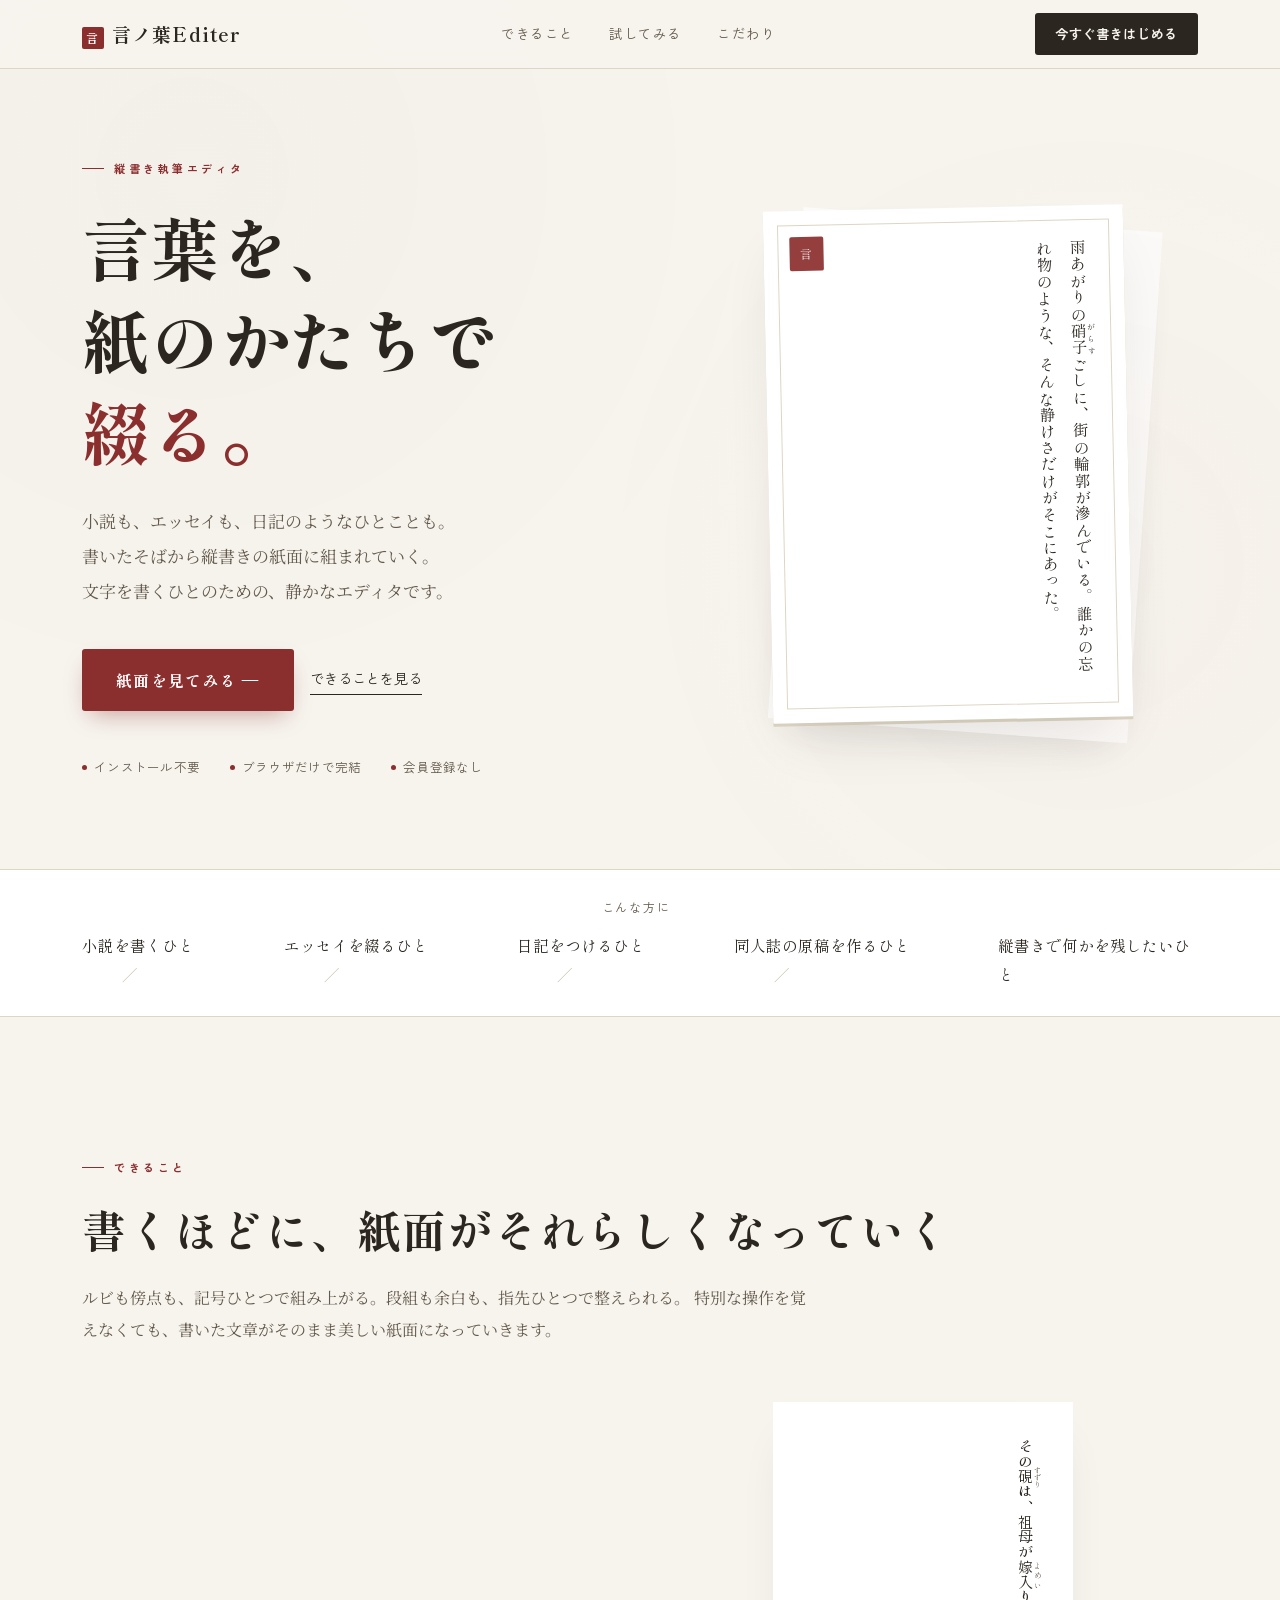
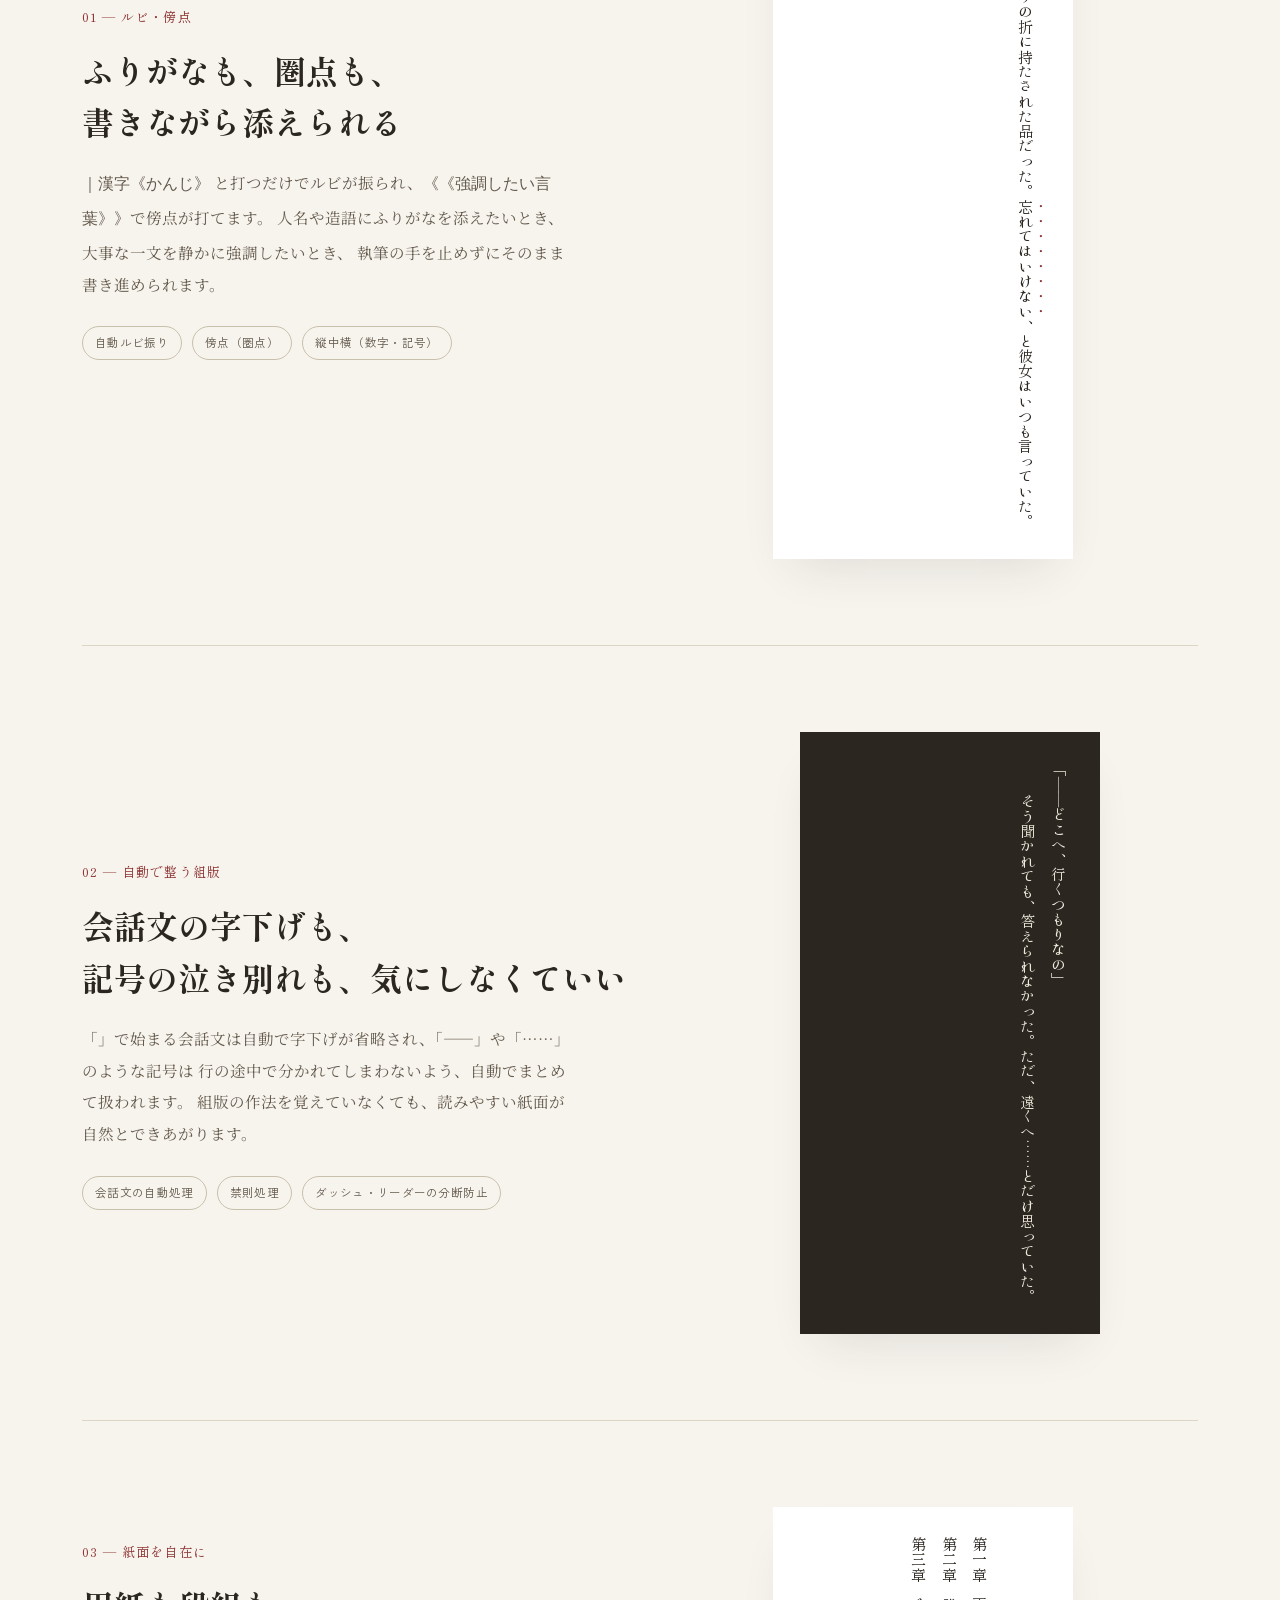
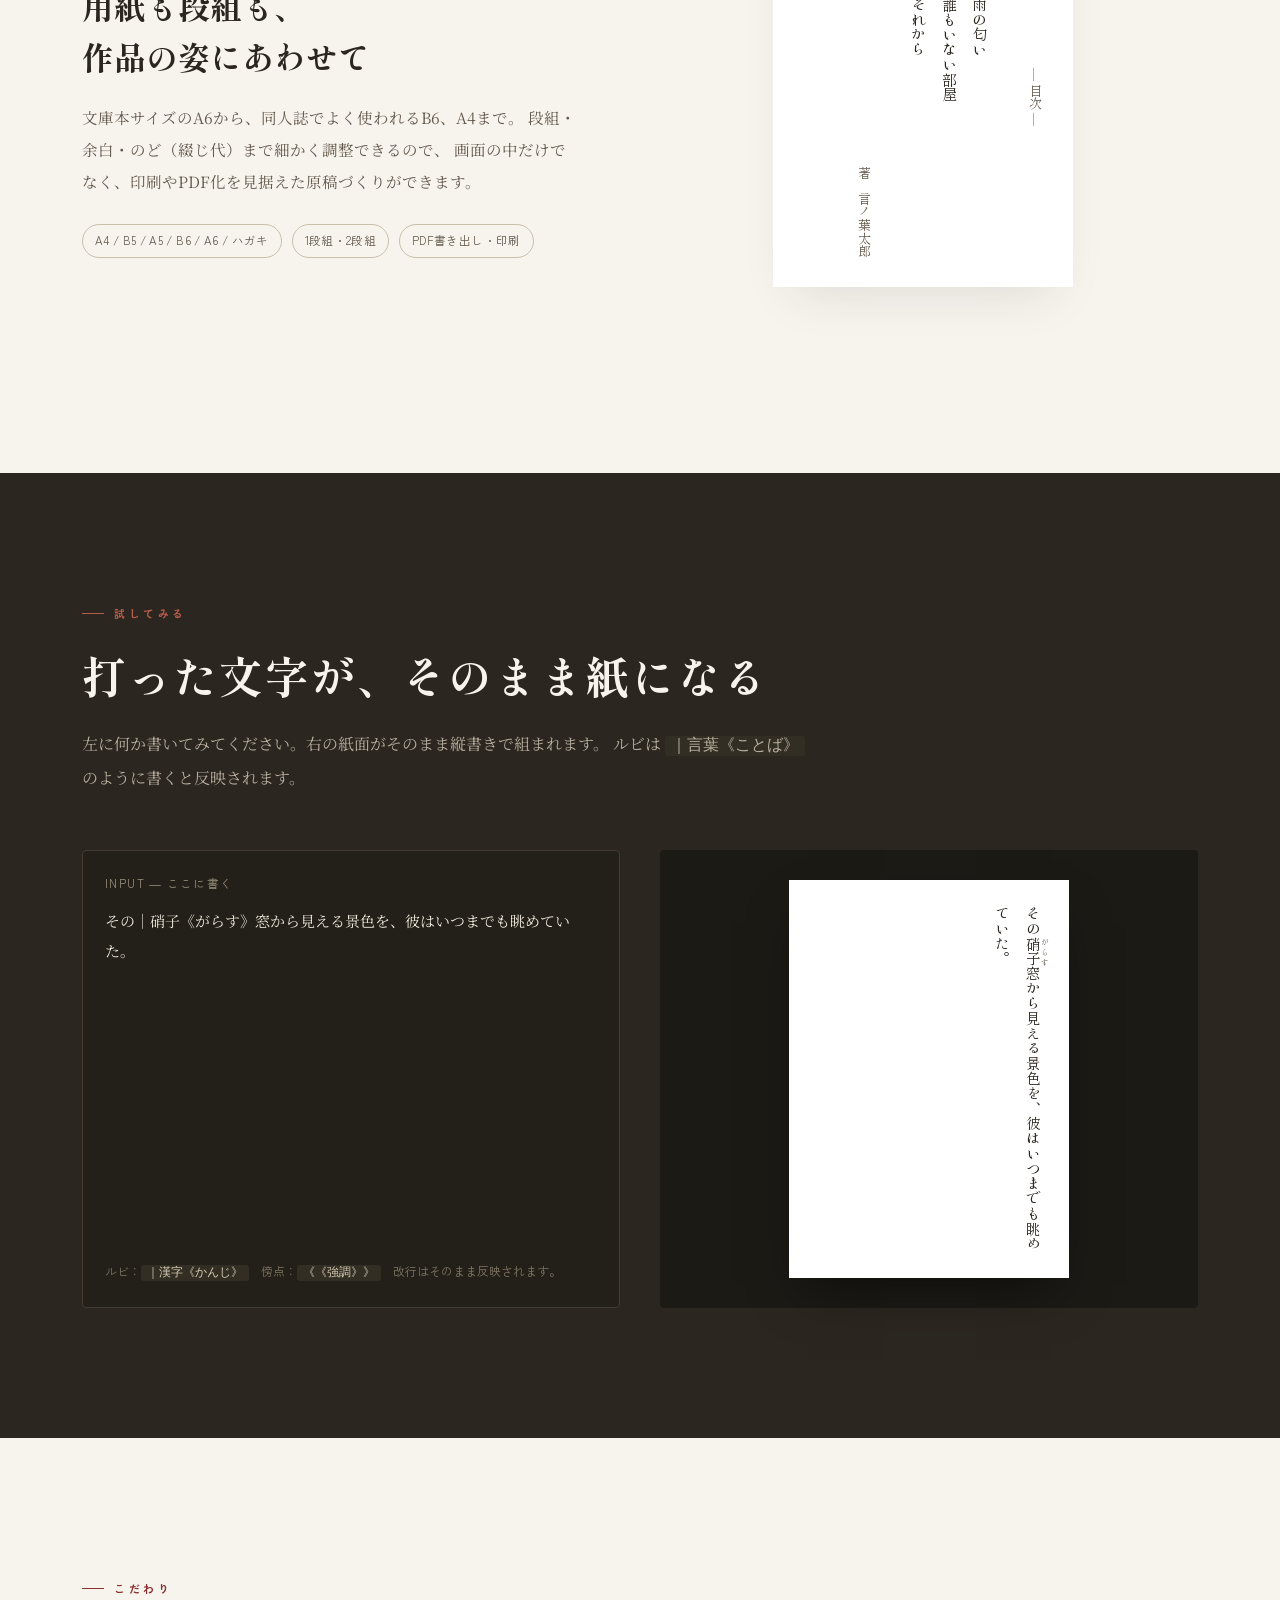
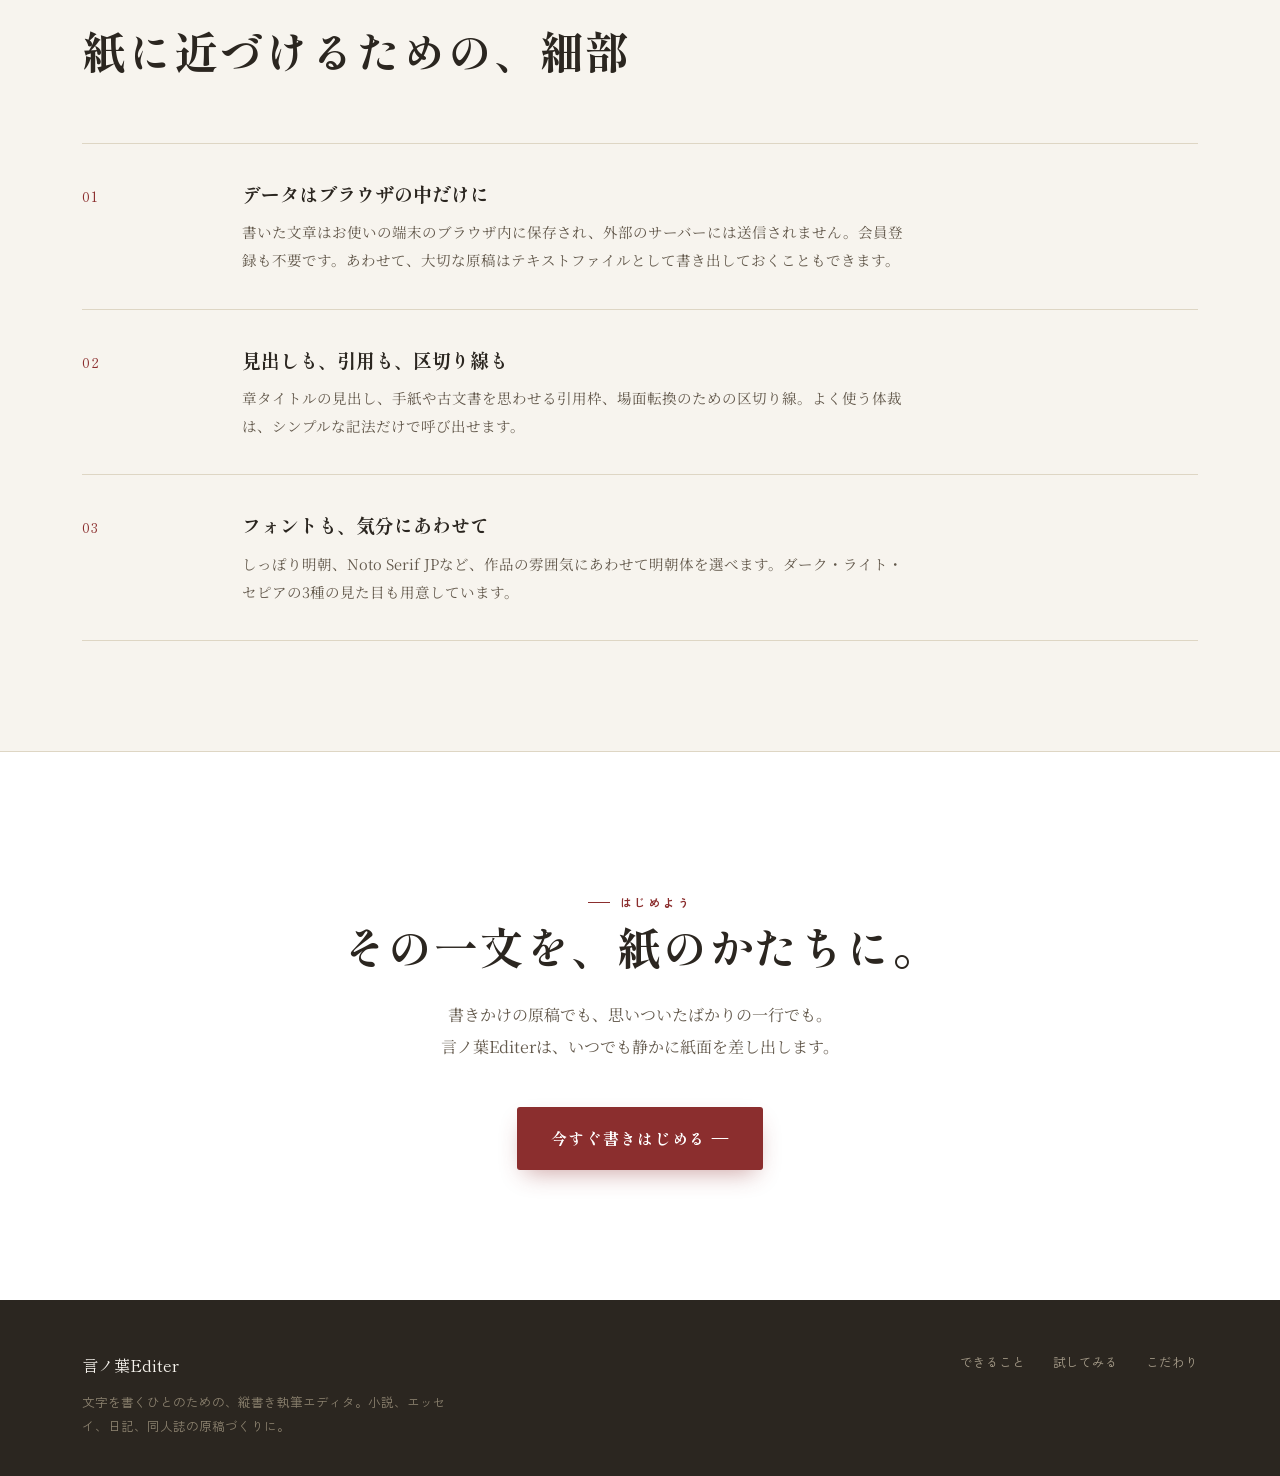
==== commit 2f19205c: "v0.20" ====
--- a/index.html
+++ b/index.html
@@ -3,6 +3,36 @@
   <head>
     <meta charset="UTF-8" />
     <meta name="viewport" content="width=device-width, initial-scale=1.0" />
+    <meta property="og:title" content="言ノ葉Editer - 日本語組版エディタ" />
+    <meta
+      property="og:description"
+      content="言葉を整え、物語を美しく。縦書き対応の日本語組版エディタ。"
+    />
+    <meta property="og:type" content="website" />
+    <meta property="og:image" content="image/ogp.png" />
+    <meta property="og:image:width" content="1200" />
+    <meta property="og:image:height" content="630" />
+    <meta property="og:locale" content="ja_JP" />
+
+    <!-- Twitter Card -->
+    <meta name="twitter:card" content="summary_large_image" />
+    <meta name="twitter:title" content="言ノ葉Editer - 日本語組版エディタ" />
+    <meta
+      name="twitter:description"
+      content="言葉を整え、物語を美しく。縦書き対応の日本語組版エディタ。"
+    />
+    <meta name="twitter:image" content="image/ogp.png" />
+
+    <!-- 一般メタタグ -->
+    <meta
+      name="description"
+      content="言葉を整え、物語を美しく。縦書き対応の日本語組版エディタ。"
+    />
+
+    <!-- ファビコン -->
+    <link rel="icon" type="image/svg+xml" href="image/favicon.svg" />
+    <link rel="preconnect" href="https://fonts.googleapis.com" />
+    <link rel="preconnect" href="https://fonts.gstatic.com" crossorigin />
     <title>言ノ葉Editer ― 文字を書くひとのための縦書きエディタ</title>
     <link rel="preconnect" href="https://fonts.googleapis.com" />
     <link rel="preconnect" href="https://fonts.gstatic.com" crossorigin />
@@ -71,7 +101,7 @@
           <span>エッセイを綴るひと</span>
           <span>日記をつけるひと</span>
           <span>同人誌の原稿を作るひと</span>
-          <span>ただ、縦書きで何かを残したいひと</span>
+          <span>縦書きで何かを残したいひと</span>
         </div>
       </div>
     </div>
--- a/css/lp.css
+++ b/css/lp.css
@@ -491,7 +491,7 @@
 }
 .mini-paper p {
   margin: 0;
-  text-indent: 1em;
+  text-indent: 0.5em;
 }
 .mini-paper p + p {
   margin-top: 1.6em;
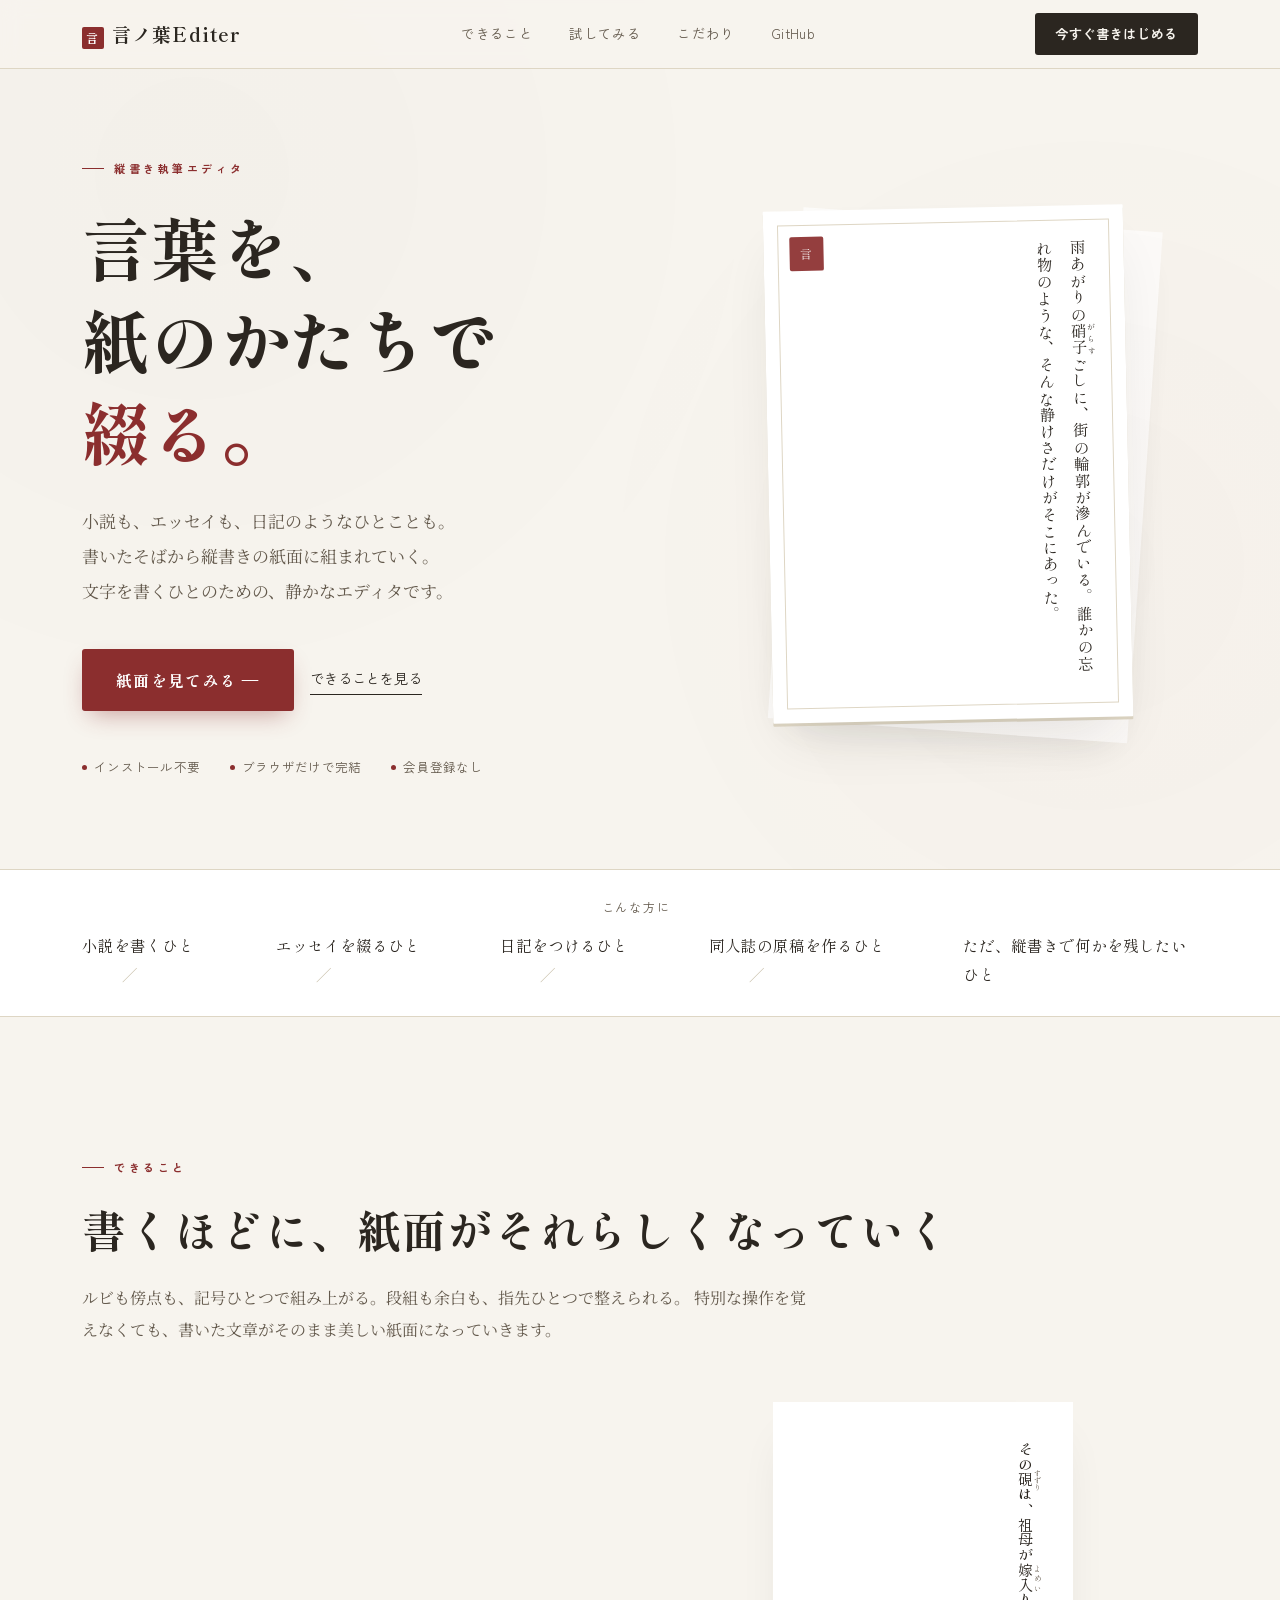
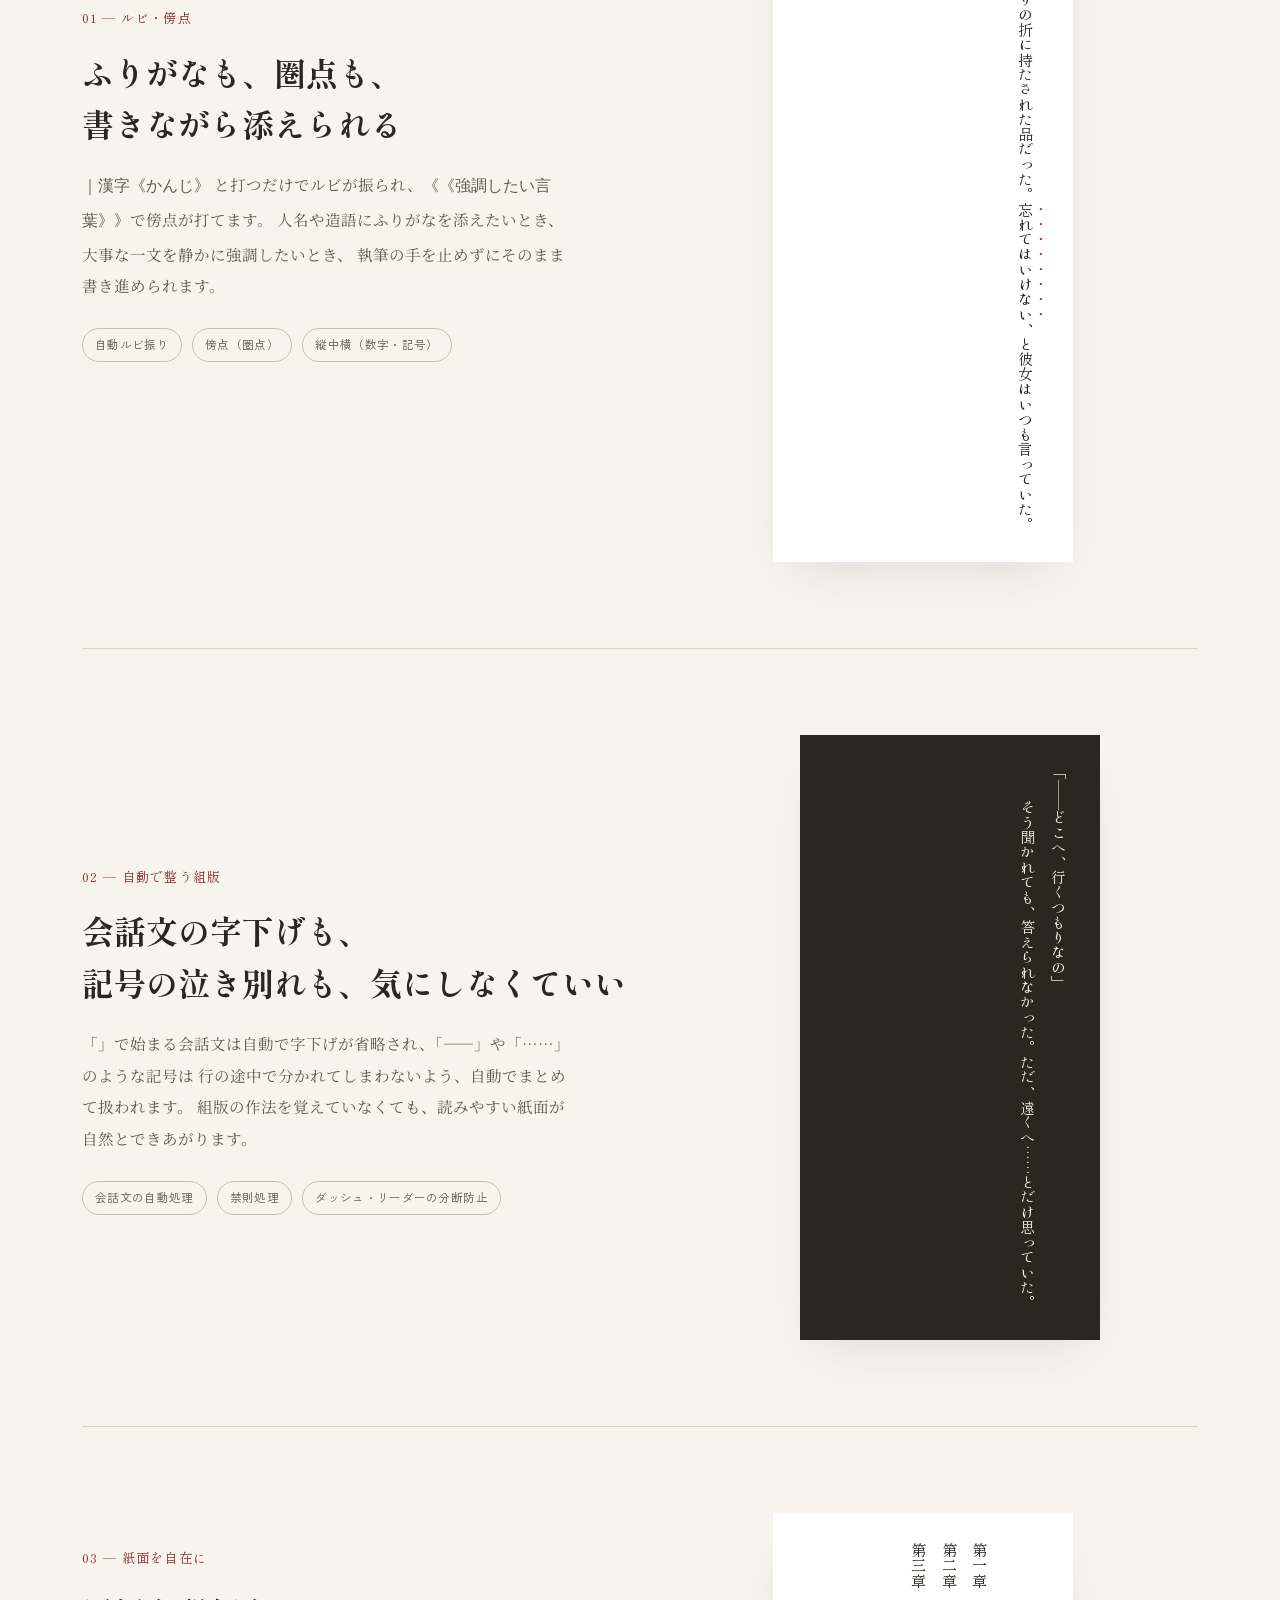
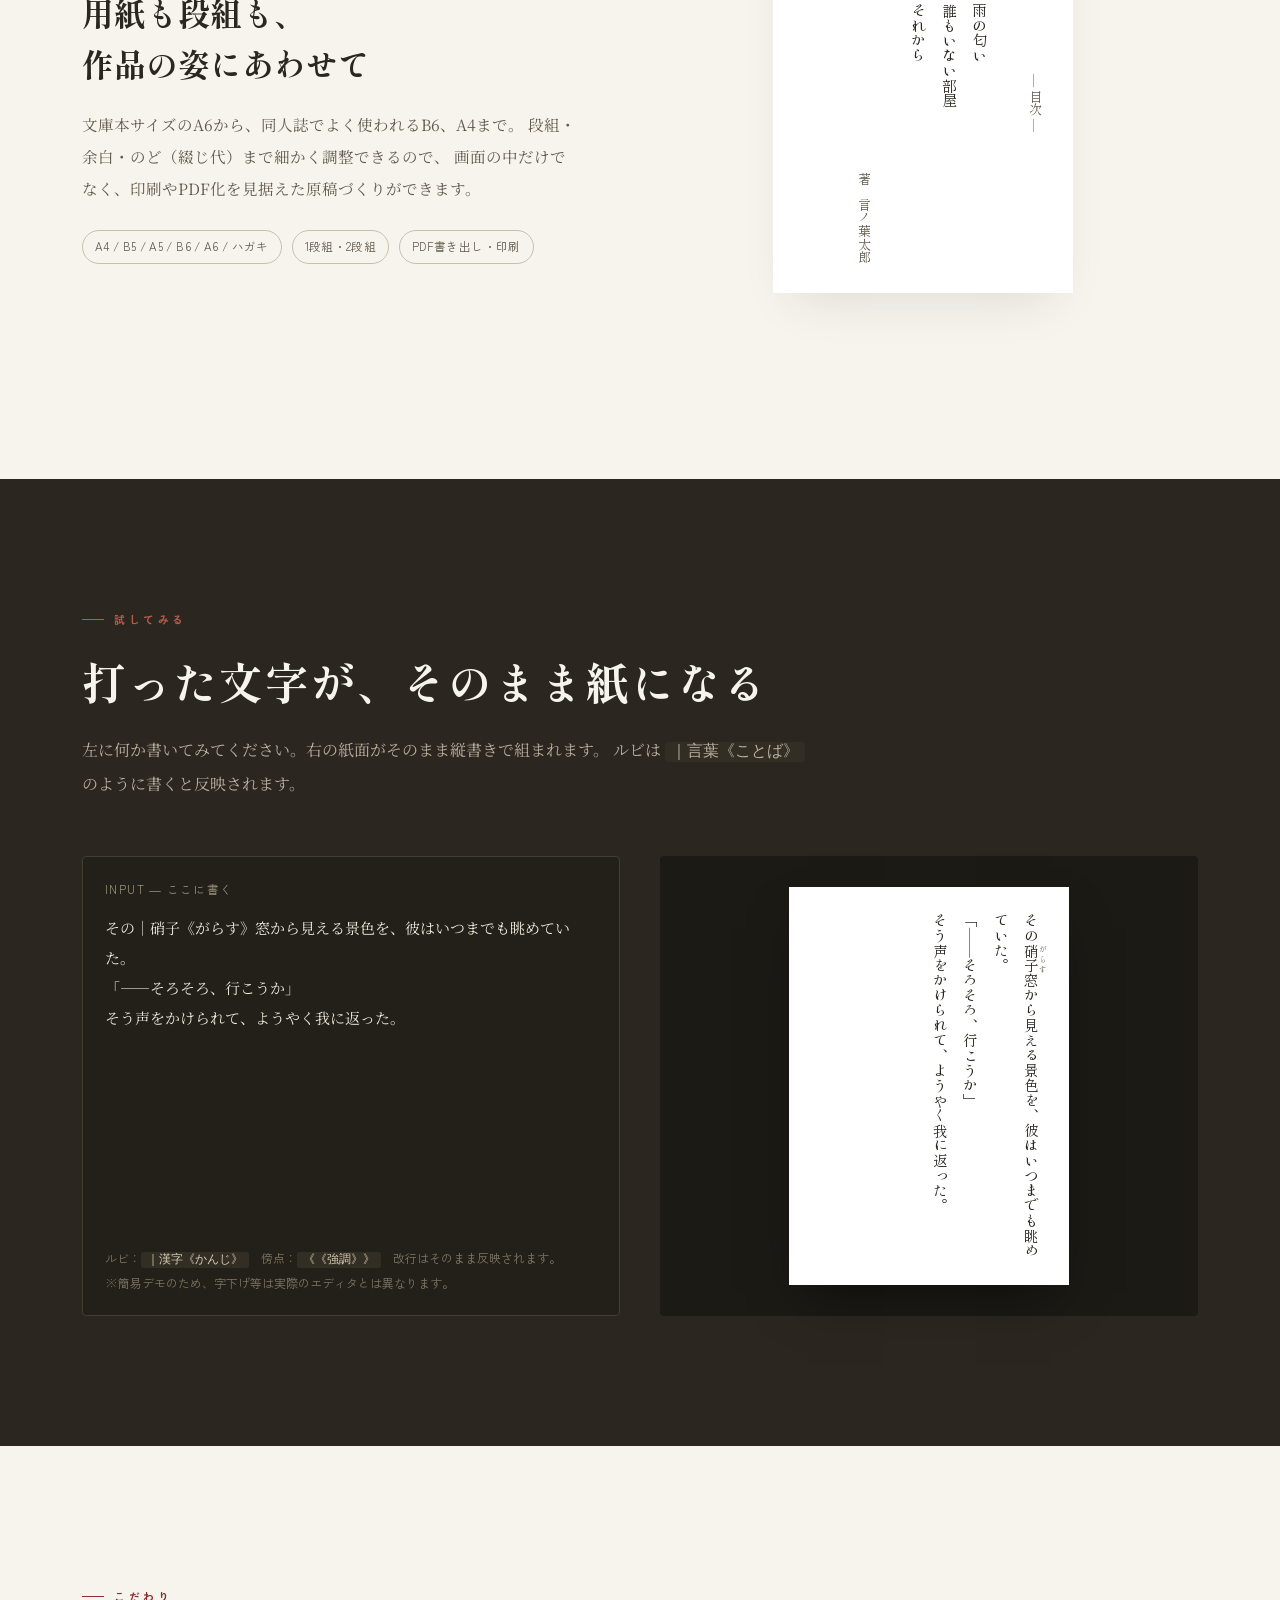
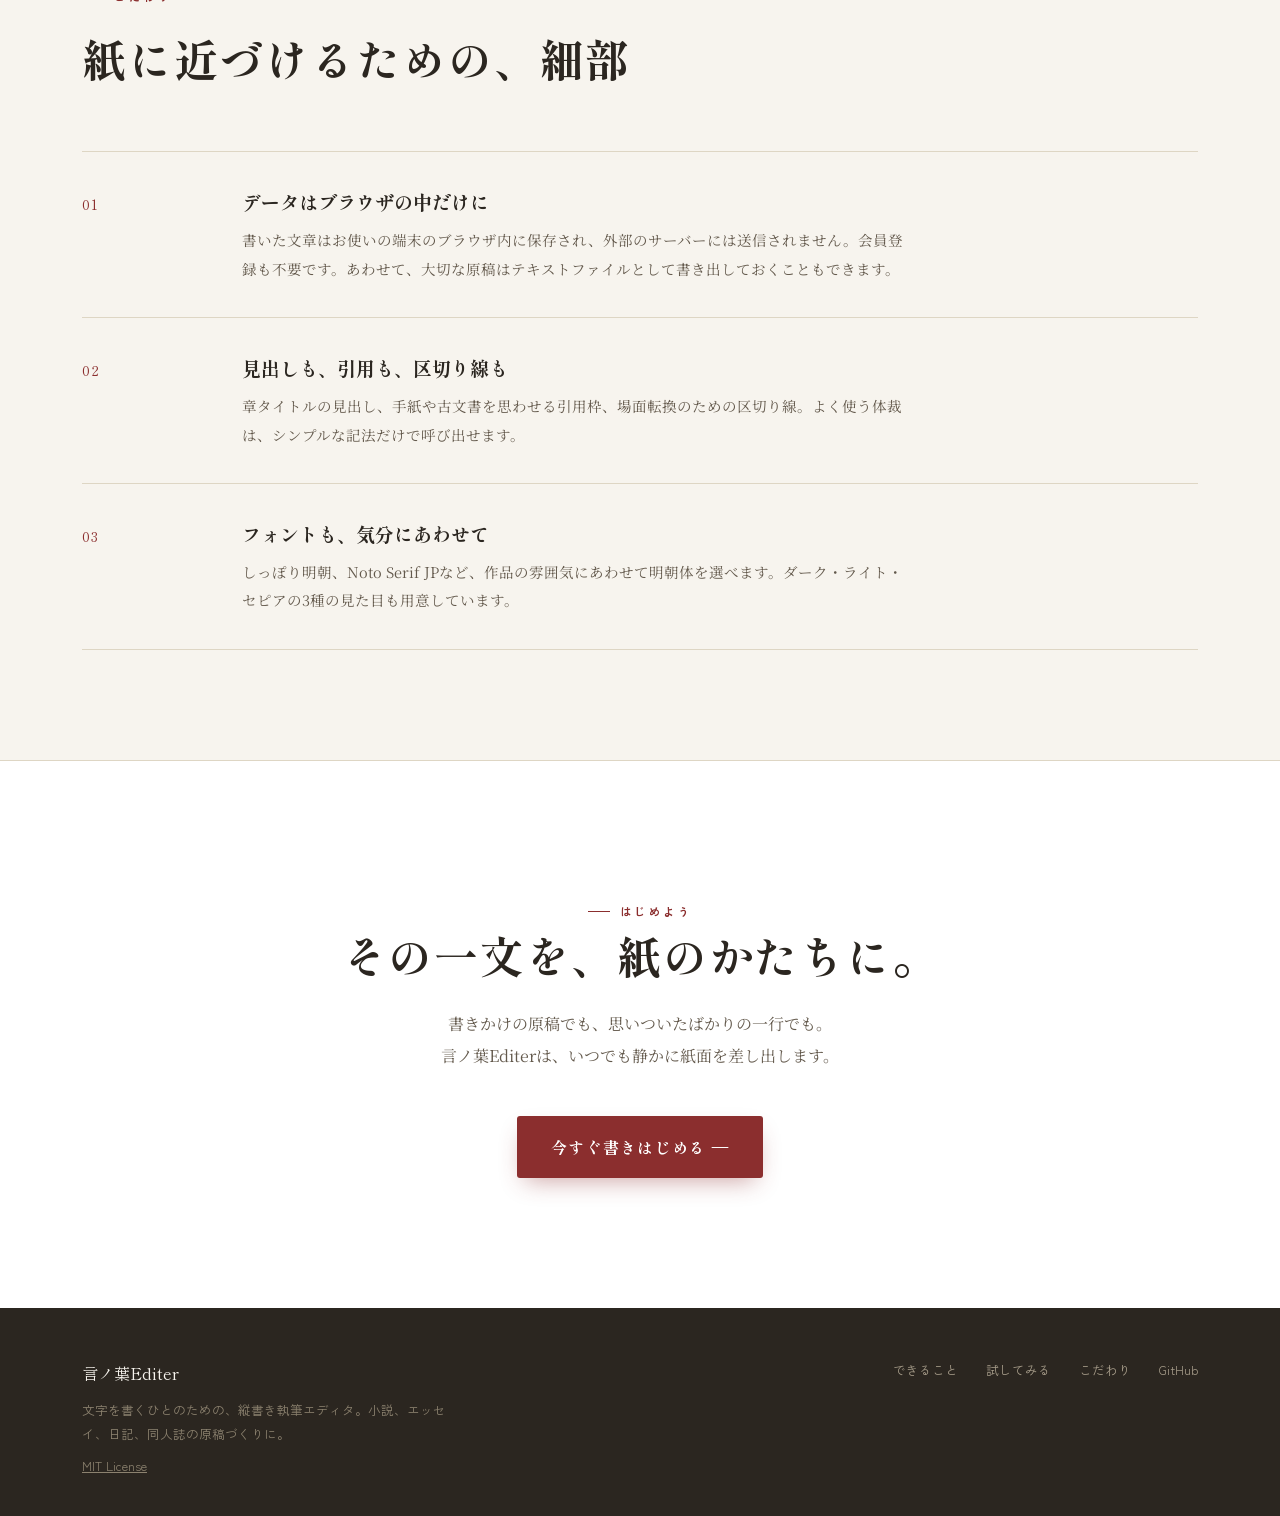
==== commit f7ec0f51: "v0.21" ====
--- a/index.html
+++ b/index.html
@@ -48,8 +48,14 @@
         <div class="brand"><span class="seal">言</span>言ノ葉Editer</div>
         <nav class="nav-links">
           <a href="#features">できること</a>
-          <a href="kotonoha.html">試してみる</a>
+          <a href="#demo">試してみる</a>
           <a href="#craft">こだわり</a>
+          <a
+            href="https://github.com/AmayoSakura/kotonoha_edit"
+            target="_blank"
+            rel="noopener noreferrer"
+            >GitHub</a
+          >
         </nav>
         <a class="header-cta" href="kotonoha.html">今すぐ書きはじめる</a>
       </div>
@@ -72,7 +78,7 @@
             文字を書くひとのための、静かなエディタです。
           </p>
           <div class="hero-actions">
-            <a class="btn-primary" href="kotonoha.html">紙面を見てみる ―</a>
+            <a class="btn-primary" href="#demo">紙面を見てみる ―</a>
             <a class="btn-ghost" href="#features">できることを見る</a>
           </div>
           <div class="hero-meta gothic">
@@ -101,7 +107,7 @@
           <span>エッセイを綴るひと</span>
           <span>日記をつけるひと</span>
           <span>同人誌の原稿を作るひと</span>
-          <span>縦書きで何かを残したいひと</span>
+          <span>ただ、縦書きで何かを残したいひと</span>
         </div>
       </div>
     </div>
@@ -232,7 +238,8 @@
             <div class="demo-editor-label gothic">INPUT ― ここに書く</div>
             <textarea id="demoInput" spellcheck="false"></textarea>
             <div class="demo-hint">
-              ルビ：<code>｜漢字《かんじ》</code>　傍点：<code>《《強調》》</code>　改行はそのまま反映されます。
+              ルビ：<code>｜漢字《かんじ》</code>　傍点：<code>《《強調》》</code>　改行はそのまま反映されます。<br />
+              ※簡易デモのため、字下げ等は実際のエディタとは異なります。
             </div>
           </div>
           <div class="demo-preview-stage">
@@ -305,11 +312,26 @@
           <p class="footer-note">
             文字を書くひとのための、縦書き執筆エディタ。小説、エッセイ、日記、同人誌の原稿づくりに。
           </p>
+          <p class="footer-note" style="margin-top: 8px">
+            <a
+              href="https://github.com/AmayoSakura/kotonoha_edit/blob/main/LICENSE"
+              target="_blank"
+              rel="noopener noreferrer"
+              style="color: inherit"
+              >MIT License</a
+            >
+          </p>
         </div>
         <div class="footer-links">
           <a href="#features">できること</a>
-          <a href="kotonoha.html">試してみる</a>
+          <a href="#demo">試してみる</a>
           <a href="#craft">こだわり</a>
+          <a
+            href="https://github.com/AmayoSakura/kotonoha_edit"
+            target="_blank"
+            rel="noopener noreferrer"
+            >GitHub</a
+          >
         </div>
       </div>
     </footer>
--- a/css/lp.css
+++ b/css/lp.css
@@ -491,7 +491,7 @@
 }
 .mini-paper p {
   margin: 0;
-  text-indent: 0.5em;
+  text-indent: 0.72em;
 }
 .mini-paper p + p {
   margin-top: 1.6em;
@@ -623,6 +623,16 @@
   font-size: 0.5em;
   color: var(--ink-soft);
 }
+.demo-paper p {
+  margin: 0;
+  text-indent: 0em;
+}
+.demo-paper p + p {
+  margin-top: 0em;
+}
+.demo-paper p.no-indent {
+  text-indent: 0;
+}
 
 @media (max-width: 860px) {
   .demo-grid {
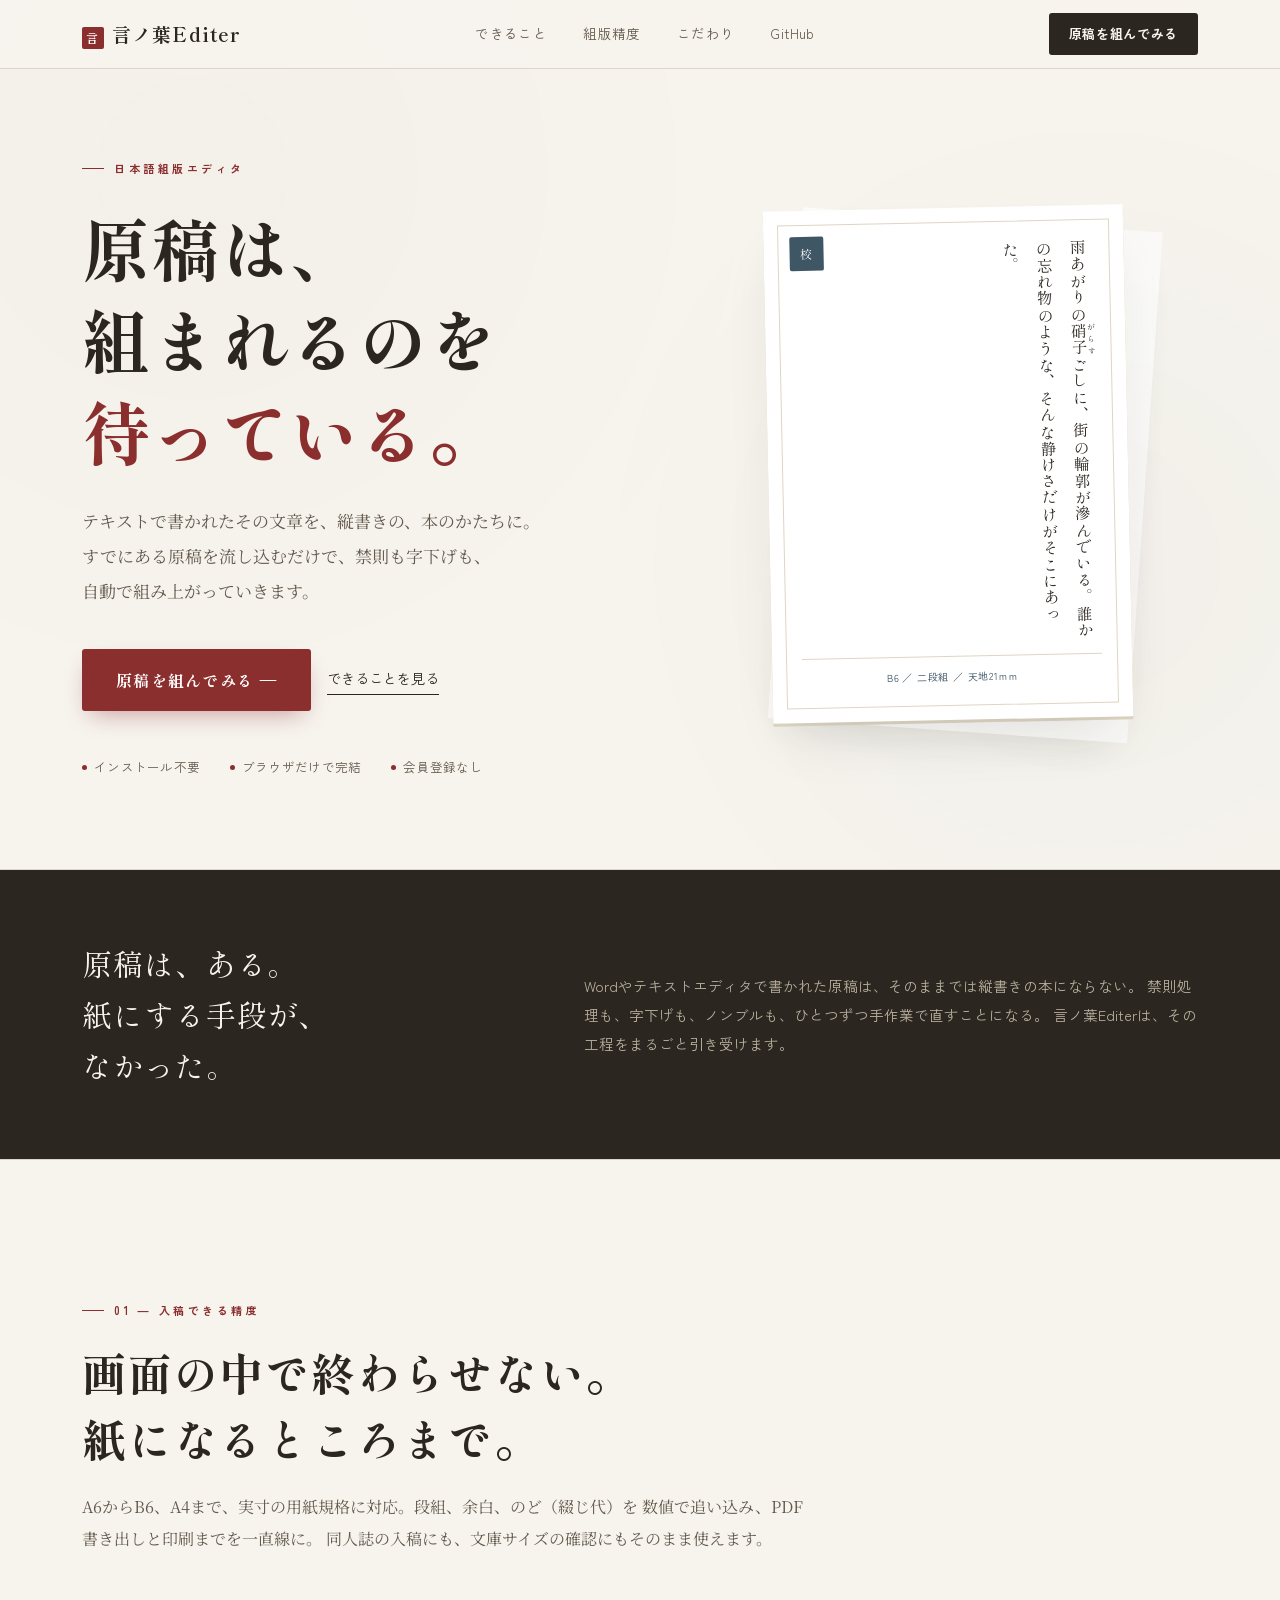
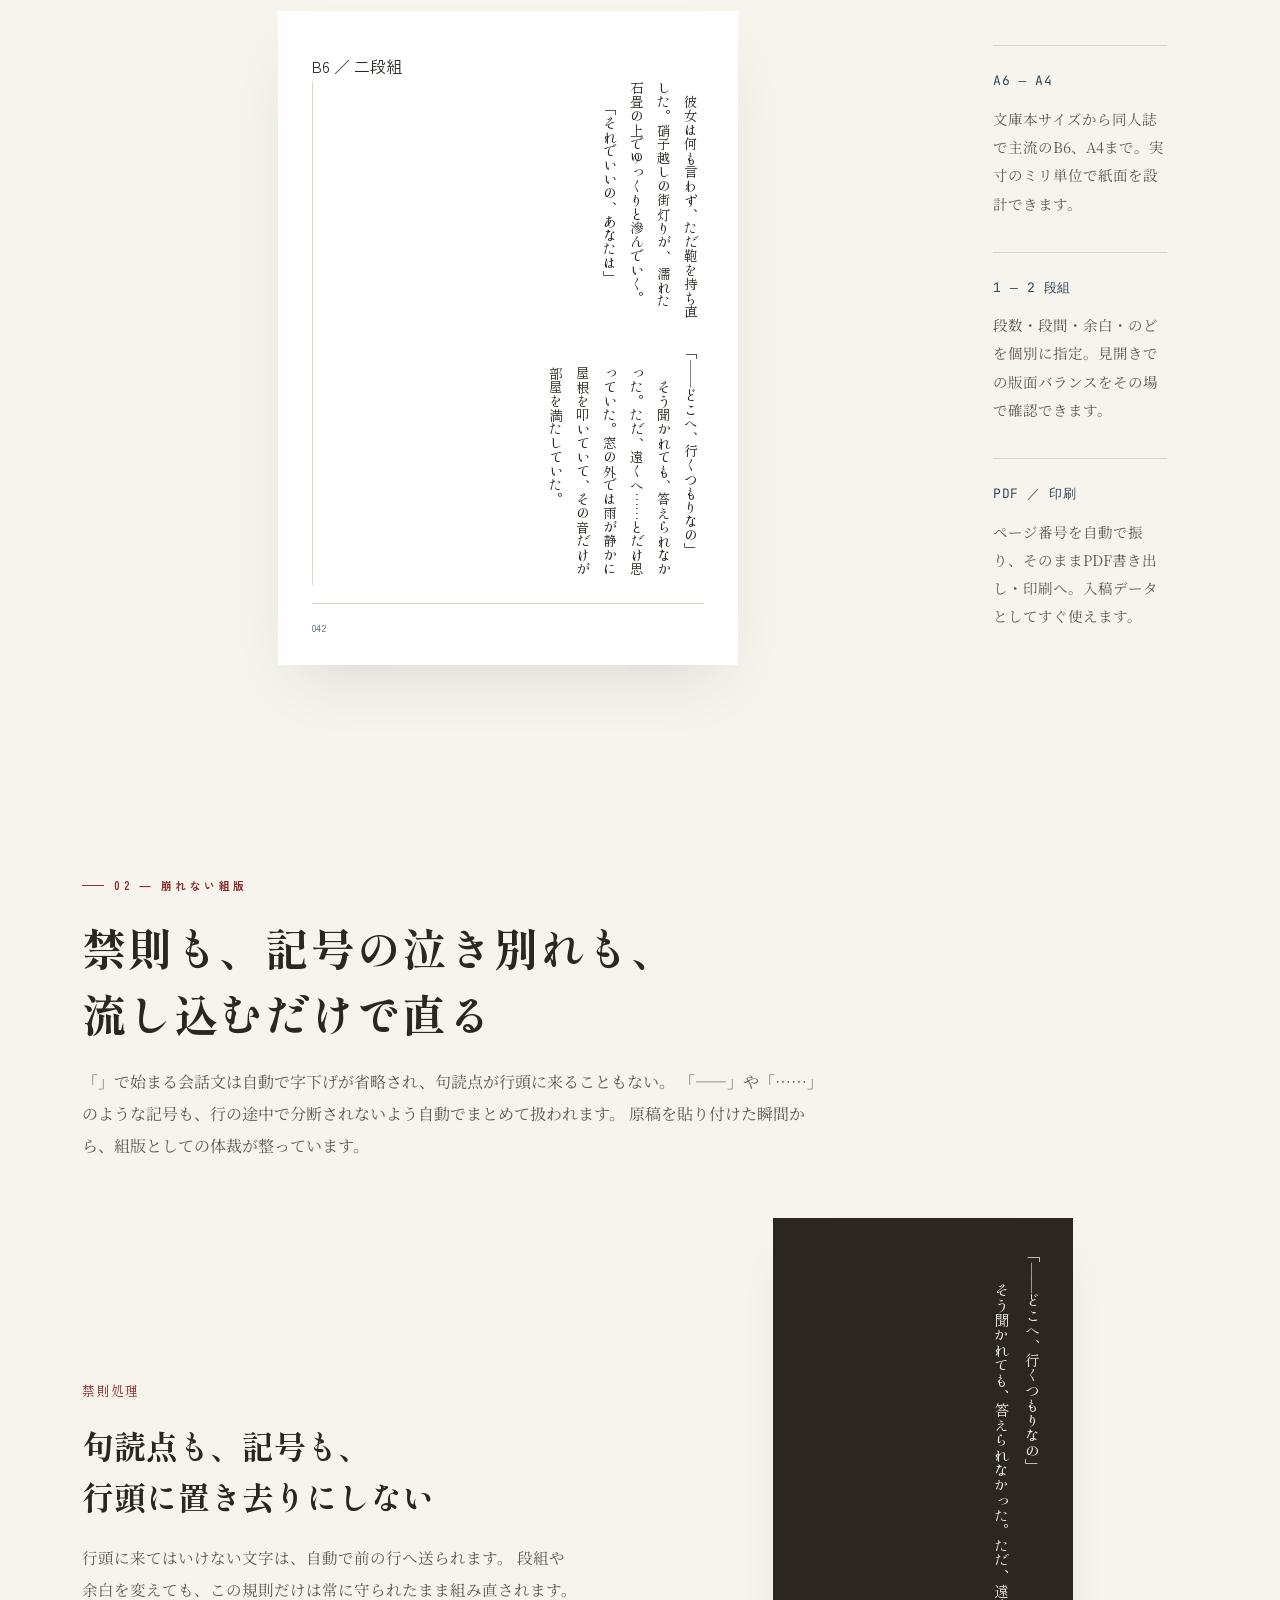
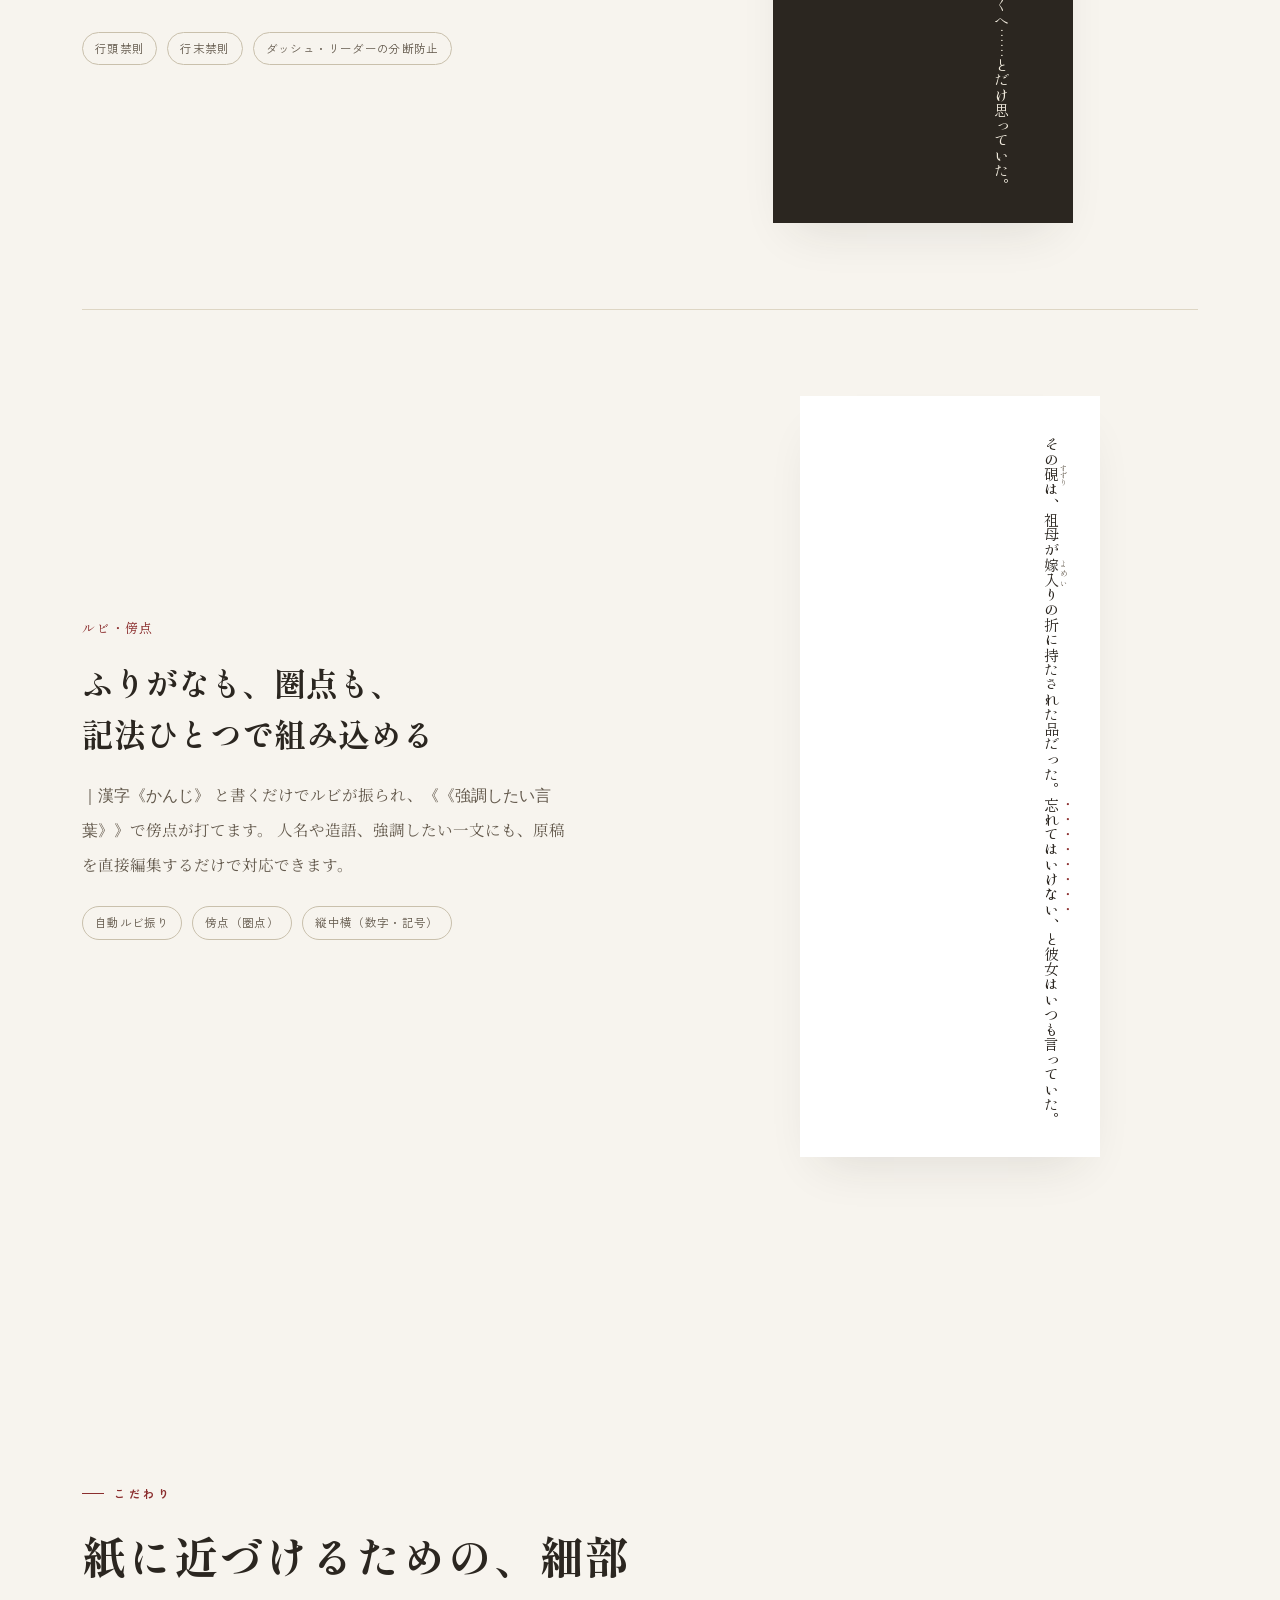
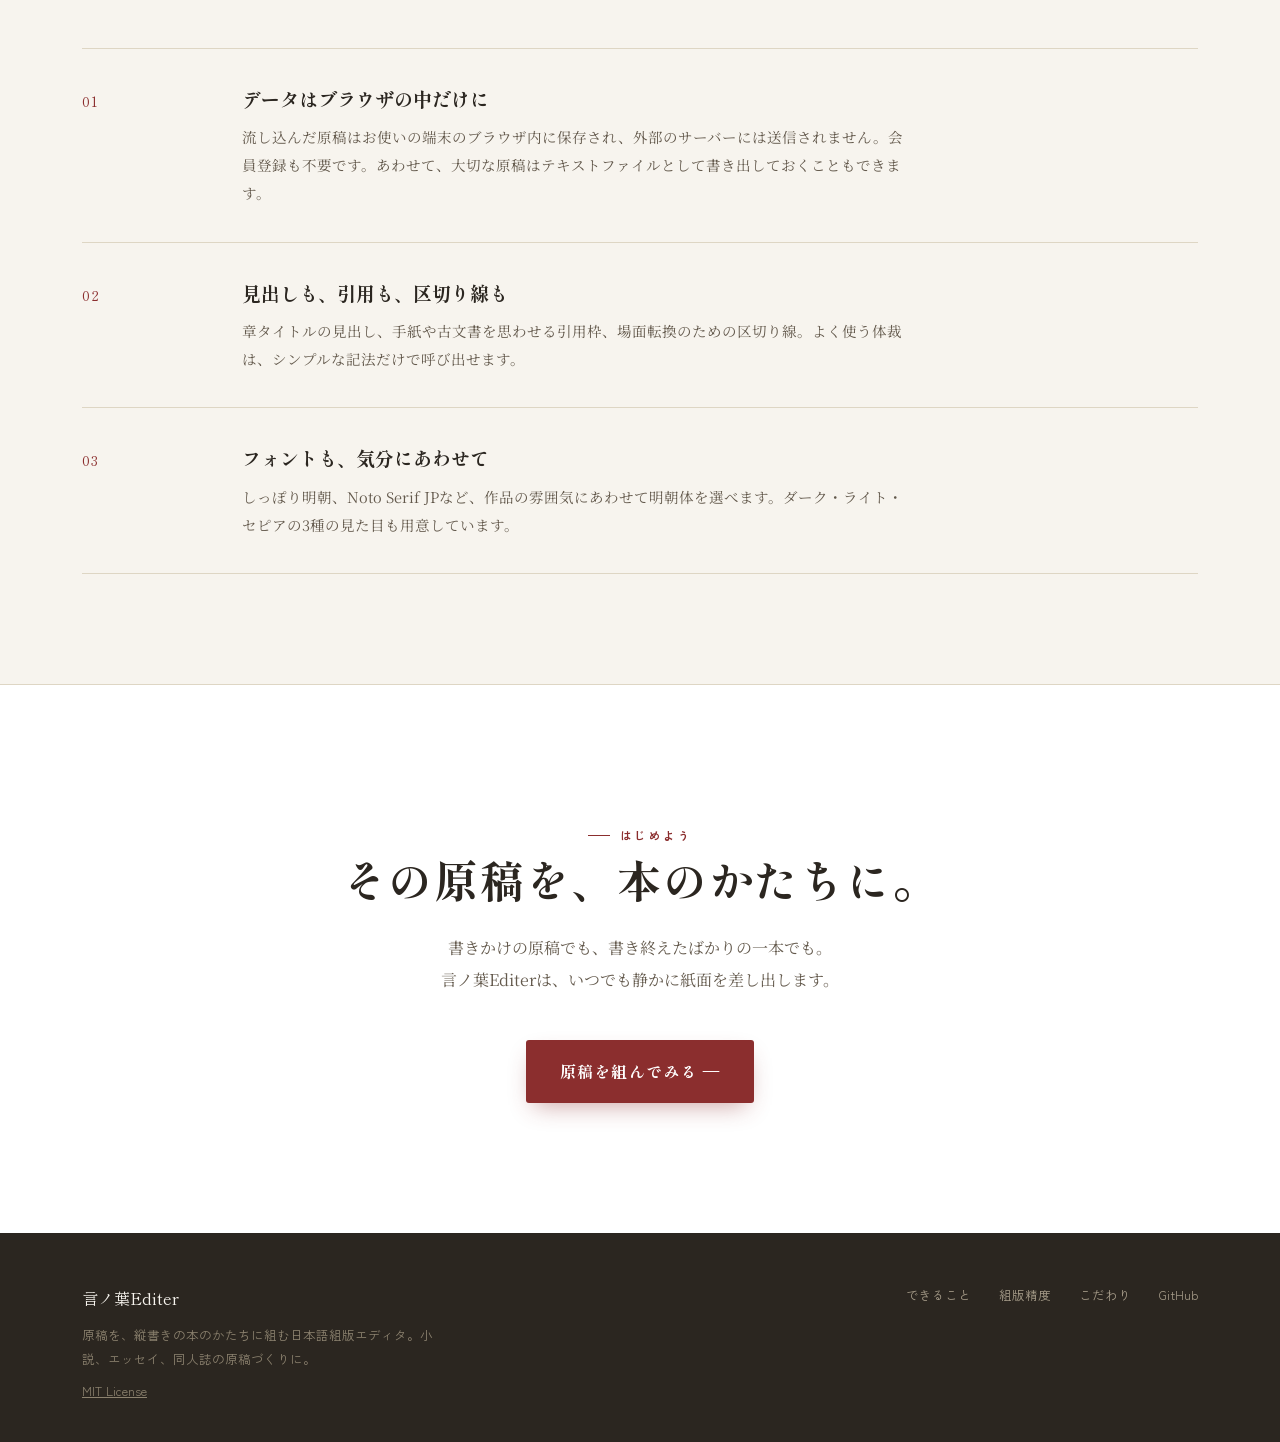
==== commit ddbca232: "LP刷新" ====
--- a/index.html
+++ b/index.html
@@ -6,7 +6,7 @@
     <meta property="og:title" content="言ノ葉Editer - 日本語組版エディタ" />
     <meta
       property="og:description"
-      content="言葉を整え、物語を美しく。縦書き対応の日本語組版エディタ。"
+      content="原稿を、縦書きの本のかたちに。テキストを流し込んで組む、日本語組版エディタ。"
     />
     <meta property="og:type" content="website" />
     <meta property="og:image" content="image/ogp.png" />
@@ -19,25 +19,23 @@
     <meta name="twitter:title" content="言ノ葉Editer - 日本語組版エディタ" />
     <meta
       name="twitter:description"
-      content="言葉を整え、物語を美しく。縦書き対応の日本語組版エディタ。"
+      content="原稿を、縦書きの本のかたちに。テキストを流し込んで組む、日本語組版エディタ。"
     />
     <meta name="twitter:image" content="image/ogp.png" />
 
     <!-- 一般メタタグ -->
     <meta
       name="description"
-      content="言葉を整え、物語を美しく。縦書き対応の日本語組版エディタ。"
+      content="原稿を、縦書きの本のかたちに。テキストを流し込んで組む、日本語組版エディタ。"
     />
 
     <!-- ファビコン -->
     <link rel="icon" type="image/svg+xml" href="image/favicon.svg" />
     <link rel="preconnect" href="https://fonts.googleapis.com" />
     <link rel="preconnect" href="https://fonts.gstatic.com" crossorigin />
-    <title>言ノ葉Editer ― 文字を書くひとのための縦書きエディタ</title>
-    <link rel="preconnect" href="https://fonts.googleapis.com" />
-    <link rel="preconnect" href="https://fonts.gstatic.com" crossorigin />
+    <title>言ノ葉Editer ― 原稿を、縦書きの本のかたちに組む</title>
     <link
-      href="https://fonts.googleapis.com/css2?family=Shippori+Mincho:wght@400;500;600;700;800&family=Noto+Serif+JP:wght@300;400;500&family=Zen+Kaku+Gothic+New:wght@400;500;700&display=swap"
+      href="https://fonts.googleapis.com/css2?family=Shippori+Mincho:wght@400;500;600;700;800&family=Noto+Serif+JP:wght@300;400;500&family=Zen+Kaku+Gothic+New:wght@400;500;700&family=JetBrains+Mono:wght@400;500&display=swap"
       rel="stylesheet"
     />
     <link rel="stylesheet" href="css/lp.css" />
@@ -47,8 +45,8 @@
       <div class="wrap">
         <div class="brand"><span class="seal">言</span>言ノ葉Editer</div>
         <nav class="nav-links">
-          <a href="#features">できること</a>
-          <a href="#demo">試してみる</a>
+          <a href="#output">できること</a>
+          <a href="#precision">組版精度</a>
           <a href="#craft">こだわり</a>
           <a
             href="https://github.com/AmayoSakura/kotonoha_edit"
@@ -57,7 +55,7 @@
             >GitHub</a
           >
         </nav>
-        <a class="header-cta" href="kotonoha.html">今すぐ書きはじめる</a>
+        <a class="header-cta" href="kotonoha.html">原稿を組んでみる</a>
       </div>
     </header>
 
@@ -66,20 +64,20 @@
       <div class="hero-grain"></div>
       <div class="wrap hero-grid">
         <div class="hero-copy">
-          <span class="eyebrow gothic">縦書き執筆エディタ</span>
+          <span class="eyebrow gothic">日本語組版エディタ</span>
           <h1 class="hero-title">
-            言葉を、<br />
-            紙のかたちで<br />
-            <span class="accent">綴る。</span>
+            原稿は、<br />
+            組まれるのを<br />
+            <span class="accent">待っている。</span>
           </h1>
           <p class="hero-sub">
-            小説も、エッセイも、日記のようなひとことも。<br />
-            書いたそばから縦書きの紙面に組まれていく。<br />
-            文字を書くひとのための、静かなエディタです。
+            テキストで書かれたその文章を、縦書きの、本のかたちに。<br />
+            すでにある原稿を流し込むだけで、禁則も字下げも、<br />
+            自動で組み上がっていきます。
           </p>
           <div class="hero-actions">
-            <a class="btn-primary" href="#demo">紙面を見てみる ―</a>
-            <a class="btn-ghost" href="#features">できることを見る</a>
+            <a class="btn-primary" href="kotonoha.html">原稿を組んでみる ―</a>
+            <a class="btn-ghost" href="#output">できることを見る</a>
           </div>
           <div class="hero-meta gothic">
             <span>インストール不要</span>
@@ -87,54 +85,148 @@
             <span>会員登録なし</span>
           </div>
         </div>
+
         <div class="hero-paper-stage">
           <div class="paper-behind"></div>
           <div class="paper-sheet">
-            <div class="stamp">言</div>
-            雨あがりの<ruby>硝子<rt class="ruby">がらす</rt></ruby
-            >ごしに、街の輪郭が滲んでいる。誰かの忘れ物のような、そんな静けさだけがそこにあった。
-          </div>
-        </div>
-      </div>
-    </section>
-
-    <!-- ============ 対象読者の帯 ============ -->
-    <div class="audience-strip reveal">
-      <div class="wrap">
-        <span class="label gothic">こんな方に</span>
-        <div class="audience-item">
-          <span>小説を書くひと</span>
-          <span>エッセイを綴るひと</span>
-          <span>日記をつけるひと</span>
-          <span>同人誌の原稿を作るひと</span>
-          <span>ただ、縦書きで何かを残したいひと</span>
-        </div>
+            <div class="stamp">校</div>
+            <div class="paper-sheet-body">
+              雨あがりの<ruby>硝子<rt class="ruby">がらす</rt></ruby
+              >ごしに、街の輪郭が滲んでいる。誰かの忘れ物のような、そんな静けさだけがそこにあった。
+            </div>
+            <div class="spec-tag gothic">B6 ／ 二段組 ／ 天地21mm</div>
+          </div>
+        </div>
+      </div>
+    </section>
+
+    <!-- ============ 課題提起の帯 ============ -->
+    <div class="problem-strip reveal">
+      <div class="wrap problem-grid">
+        <p class="problem-line mincho">
+          原稿は、ある。<br />
+          紙にする手段が、<br />
+          なかった。
+        </p>
+        <p class="problem-sub gothic">
+          Wordやテキストエディタで書かれた原稿は、そのままでは縦書きの本にならない。
+          禁則処理も、字下げも、ノンブルも、ひとつずつ手作業で直すことになる。
+          言ノ葉Editerは、その工程をまるごと引き受けます。
+        </p>
       </div>
     </div>
 
-    <!-- ============ 機能セクション ============ -->
-    <section class="features" id="features">
-      <div class="wrap">
-        <span class="eyebrow gothic reveal">できること</span>
+    <!-- ============ 目玉機能：出力の一貫性 ============ -->
+    <section class="output-feature" id="output">
+      <div class="wrap">
+        <span class="eyebrow gothic reveal">01 ― 入稿できる精度</span>
         <h2 class="section-title reveal">
-          書くほどに、紙面がそれらしくなっていく
+          画面の中で終わらせない。<br />紙になるところまで。
         </h2>
         <p class="section-lede reveal">
-          ルビも傍点も、記号ひとつで組み上がる。段組も余白も、指先ひとつで整えられる。
-          特別な操作を覚えなくても、書いた文章がそのまま美しい紙面になっていきます。
+          A6からB6、A4まで、実寸の用紙規格に対応。段組、余白、のど（綴じ代）を
+          数値で追い込み、PDF書き出しと印刷までを一直線に。
+          同人誌の入稿にも、文庫サイズの確認にもそのまま使えます。
+        </p>
+
+        <div class="output-grid reveal">
+          <div class="output-visual">
+            <div class="press-paper">
+              <div class="press-header gothic">B6 ／ 二段組</div>
+              <div class="press-paper-cols">
+                <div class="press-col">
+                  <p class="no-indent">「――どこへ、行くつもりなの」</p>
+                  <p>
+                    そう聞かれても、答えられなかった。ただ、遠くへ……とだけ思っていた。窓の外では雨が静かに屋根を叩いていて、その音だけが部屋を満たしていた。
+                  </p>
+                </div>
+                <div class="press-col">
+                  <p>
+                    彼女は何も言わず、ただ鞄を持ち直した。硝子越しの街灯りが、
+                    濡れた石畳の上でゆっくりと滲んでいく。
+                  </p>
+                  <p class="no-indent">「それでいいの、あなたは」</p>
+                </div>
+              </div>
+              <div class="press-footer gothic">
+                <span>042</span>
+              </div>
+            </div>
+          </div>
+
+          <div class="output-specs">
+            <div class="spec-item">
+              <span class="spec-num mono">A6 ― A4</span>
+              <p>
+                文庫本サイズから同人誌で主流のB6、A4まで。実寸のミリ単位で紙面を設計できます。
+              </p>
+            </div>
+            <div class="spec-item">
+              <span class="spec-num mono">1 ― 2 段組</span>
+              <p>
+                段数・段間・余白・のどを個別に指定。見開きでの版面バランスをその場で確認できます。
+              </p>
+            </div>
+            <div class="spec-item">
+              <span class="spec-num mono">PDF ／ 印刷</span>
+              <p>
+                ページ番号を自動で振り、そのままPDF書き出し・印刷へ。入稿データとしてすぐ使えます。
+              </p>
+            </div>
+          </div>
+        </div>
+      </div>
+    </section>
+
+    <!-- ============ 機能2：禁則・自動組版 ============ -->
+    <section class="features" id="precision">
+      <div class="wrap">
+        <span class="eyebrow gothic reveal">02 ― 崩れない組版</span>
+        <h2 class="section-title reveal">
+          禁則も、記号の泣き別れも、<br />流し込むだけで直る
+        </h2>
+        <p class="section-lede reveal">
+          「」で始まる会話文は自動で字下げが省略され、句読点が行頭に来ることもない。
+          「――」や「……」のような記号も、行の途中で分断されないよう自動でまとめて扱われます。
+          原稿を貼り付けた瞬間から、組版としての体裁が整っています。
         </p>
 
         <div class="feature-row reveal">
           <div class="feature-text">
-            <span class="feature-index gothic">01 ― ルビ・傍点</span>
+            <span class="feature-index gothic">禁則処理</span>
             <h3 class="feature-title">
-              ふりがなも、圏点も、<br />書きながら添えられる
+              句読点も、記号も、<br />行頭に置き去りにしない
+            </h3>
+            <p class="feature-desc">
+              行頭に来てはいけない文字は、自動で前の行へ送られます。
+              段組や余白を変えても、この規則だけは常に守られたまま組み直されます。
+            </p>
+            <div class="feature-tags gothic">
+              <span>行頭禁則</span>
+              <span>行末禁則</span>
+              <span>ダッシュ・リーダーの分断防止</span>
+            </div>
+          </div>
+          <div class="feature-visual">
+            <div class="mini-paper dark">
+              <p class="no-indent">「――どこへ、行くつもりなの」</p>
+              <p>
+                そう聞かれても、答えられなかった。ただ、遠くへ……とだけ思っていた。
+              </p>
+            </div>
+          </div>
+        </div>
+
+        <div class="feature-row reverse reveal">
+          <div class="feature-text">
+            <span class="feature-index gothic">ルビ・傍点</span>
+            <h3 class="feature-title">
+              ふりがなも、圏点も、<br />記法ひとつで組み込める
             </h3>
             <p class="feature-desc">
               <code>｜漢字《かんじ》</code>
-              と打つだけでルビが振られ、<code>《《強調したい言葉》》</code>で傍点が打てます。
-              人名や造語にふりがなを添えたいとき、大事な一文を静かに強調したいとき、
-              執筆の手を止めずにそのまま書き進められます。
+              と書くだけでルビが振られ、<code>《《強調したい言葉》》</code>で傍点が打てます。
+              人名や造語、強調したい一文にも、原稿を直接編集するだけで対応できます。
             </p>
             <div class="feature-tags gothic">
               <span>自動ルビ振り</span>
@@ -154,98 +246,6 @@
             </div>
           </div>
         </div>
-
-        <div class="feature-row reverse reveal">
-          <div class="feature-text">
-            <span class="feature-index gothic">02 ― 自動で整う組版</span>
-            <h3 class="feature-title">
-              会話文の字下げも、<br />記号の泣き別れも、気にしなくていい
-            </h3>
-            <p class="feature-desc">
-              「」で始まる会話文は自動で字下げが省略され、「――」や「……」のような記号は
-              行の途中で分かれてしまわないよう、自動でまとめて扱われます。
-              組版の作法を覚えていなくても、読みやすい紙面が自然とできあがります。
-            </p>
-            <div class="feature-tags gothic">
-              <span>会話文の自動処理</span>
-              <span>禁則処理</span>
-              <span>ダッシュ・リーダーの分断防止</span>
-            </div>
-          </div>
-          <div class="feature-visual">
-            <div class="mini-paper dark">
-              <p class="no-indent">「――どこへ、行くつもりなの」</p>
-              <p>
-                そう聞かれても、答えられなかった。ただ、遠くへ……とだけ思っていた。
-              </p>
-            </div>
-          </div>
-        </div>
-
-        <div class="feature-row reveal">
-          <div class="feature-text">
-            <span class="feature-index gothic">03 ― 紙面を自在に</span>
-            <h3 class="feature-title">
-              用紙も段組も、<br />作品の姿にあわせて
-            </h3>
-            <p class="feature-desc">
-              文庫本サイズのA6から、同人誌でよく使われるB6、A4まで。
-              段組・余白・のど（綴じ代）まで細かく調整できるので、
-              画面の中だけでなく、印刷やPDF化を見据えた原稿づくりができます。
-            </p>
-            <div class="feature-tags gothic">
-              <span>A4 / B5 / A5 / B6 / A6 / ハガキ</span>
-              <span>1段組・2段組</span>
-              <span>PDF書き出し・印刷</span>
-            </div>
-          </div>
-          <div class="feature-visual">
-            <div class="mini-paper">
-              <div class="align-samples">
-                <span class="center-demo">― 目次 ―</span>
-                <div>
-                  第一章　雨の匂い<br />
-                  第二章　誰もいない部屋<br />
-                  第三章　それから
-                </div>
-                <span class="center-demo" style="text-align: right"
-                  >著　言ノ葉太郎</span
-                >
-              </div>
-            </div>
-          </div>
-        </div>
-      </div>
-    </section>
-
-    <!-- ============ ライブデモ ============ -->
-    <section class="demo-section" id="demo">
-      <div class="wrap">
-        <span class="eyebrow gothic reveal">試してみる</span>
-        <h2 class="section-title reveal">打った文字が、そのまま紙になる</h2>
-        <p class="section-lede reveal">
-          左に何か書いてみてください。右の紙面がそのまま縦書きで組まれます。
-          ルビは
-          <code
-            style="background: #332e24; padding: 1px 6px; border-radius: 3px"
-            >｜言葉《ことば》</code
-          >
-          のように書くと反映されます。
-        </p>
-
-        <div class="demo-grid reveal">
-          <div class="demo-editor">
-            <div class="demo-editor-label gothic">INPUT ― ここに書く</div>
-            <textarea id="demoInput" spellcheck="false"></textarea>
-            <div class="demo-hint">
-              ルビ：<code>｜漢字《かんじ》</code>　傍点：<code>《《強調》》</code>　改行はそのまま反映されます。<br />
-              ※簡易デモのため、字下げ等は実際のエディタとは異なります。
-            </div>
-          </div>
-          <div class="demo-preview-stage">
-            <div class="demo-paper" id="demoPaper"></div>
-          </div>
-        </div>
       </div>
     </section>
 
@@ -261,7 +261,7 @@
             <div>
               <h3>データはブラウザの中だけに</h3>
               <p>
-                書いた文章はお使いの端末のブラウザ内に保存され、外部のサーバーには送信されません。会員登録も不要です。あわせて、大切な原稿はテキストファイルとして書き出しておくこともできます。
+                流し込んだ原稿はお使いの端末のブラウザ内に保存され、外部のサーバーには送信されません。会員登録も不要です。あわせて、大切な原稿はテキストファイルとして書き出しておくこともできます。
               </p>
             </div>
           </div>
@@ -294,13 +294,13 @@
         <span class="eyebrow gothic reveal" style="justify-content: center"
           >はじめよう</span
         >
-        <h2 class="section-title reveal">その一文を、紙のかたちに。</h2>
+        <h2 class="section-title reveal">その原稿を、本のかたちに。</h2>
         <p class="section-lede reveal">
-          書きかけの原稿でも、思いついたばかりの一行でも。<br />
+          書きかけの原稿でも、書き終えたばかりの一本でも。<br />
           言ノ葉Editerは、いつでも静かに紙面を差し出します。
         </p>
         <div class="hero-actions reveal">
-          <a class="btn-primary" href="kotonoha.html">今すぐ書きはじめる ―</a>
+          <a class="btn-primary" href="kotonoha.html">原稿を組んでみる ―</a>
         </div>
       </div>
     </section>
@@ -310,7 +310,7 @@
         <div>
           <div class="footer-brand">言ノ葉Editer</div>
           <p class="footer-note">
-            文字を書くひとのための、縦書き執筆エディタ。小説、エッセイ、日記、同人誌の原稿づくりに。
+            原稿を、縦書きの本のかたちに組む日本語組版エディタ。小説、エッセイ、同人誌の原稿づくりに。
           </p>
           <p class="footer-note" style="margin-top: 8px">
             <a
@@ -323,8 +323,8 @@
           </p>
         </div>
         <div class="footer-links">
-          <a href="#features">できること</a>
-          <a href="#demo">試してみる</a>
+          <a href="#output">できること</a>
+          <a href="#precision">組版精度</a>
           <a href="#craft">こだわり</a>
           <a
             href="https://github.com/AmayoSakura/kotonoha_edit"
--- a/css/lp.css
+++ b/css/lp.css
@@ -5,6 +5,8 @@
   --ink-soft: #63594c;
   --vermilion: #8b2e2e;
   --vermilion-soft: #b65c4a;
+  --press-blue: #2f4858;
+  --press-blue-soft: #5c7688;
   --rule: #c9c0ac;
   --rule-soft: #ded6c4;
   --shadow: rgba(43, 38, 32, 0.12);
@@ -53,6 +55,9 @@
 }
 .gothic {
   font-family: "Zen Kaku Gothic New", sans-serif;
+}
+.mono {
+  font-family: "JetBrains Mono", monospace;
 }
 
 :focus-visible {
@@ -201,7 +206,7 @@
     ),
     radial-gradient(
       circle at 85% 65%,
-      rgba(139, 46, 46, 0.045) 0,
+      rgba(47, 72, 88, 0.05) 0,
       transparent 40%
     );
 }
@@ -322,15 +327,11 @@
   border-radius: 1px;
   position: relative;
   padding: 34px 30px;
-  writing-mode: vertical-rl;
-  text-orientation: mixed;
-  font-family: "Shippori Mincho", serif;
-  font-size: 15.5px;
-  line-height: 2.15;
-  letter-spacing: 0.04em;
   color: var(--ink);
   overflow: hidden;
   transform: rotate(-1.2deg);
+  display: flex;
+  flex-direction: column;
 }
 .paper-sheet::before {
   content: "";
@@ -339,6 +340,15 @@
   border: 1px solid var(--rule-soft);
   pointer-events: none;
 }
+.paper-sheet-body {
+  flex: 1;
+  writing-mode: vertical-rl;
+  text-orientation: mixed;
+  font-family: "Shippori Mincho", serif;
+  font-size: 15.5px;
+  line-height: 2.15;
+  letter-spacing: 0.04em;
+}
 .paper-sheet .ruby {
   font-size: 0.5em;
 }
@@ -348,7 +358,7 @@
   left: 26px;
   width: 34px;
   height: 34px;
-  background: var(--vermilion);
+  background: var(--press-blue);
   color: var(--paper-white);
   font-family: "Shippori Mincho", serif;
   font-size: 12px;
@@ -359,6 +369,7 @@
   border-radius: 2px;
   opacity: 0.92;
   letter-spacing: 0.1em;
+  z-index: 2;
 }
 .paper-behind {
   position: absolute;
@@ -370,6 +381,142 @@
   z-index: -1;
   opacity: 0.7;
 }
+.spec-tag {
+  font-size: 10px;
+  letter-spacing: 0.08em;
+  color: var(--press-blue);
+  border-top: 1px solid var(--rule-soft);
+  padding-top: 10px;
+  margin-top: 10px;
+  text-align: center;
+  position: relative;
+  z-index: 2;
+}
+
+/* ============ 課題提起の帯 ============ */
+.problem-strip {
+  background: var(--ink);
+  color: var(--paper);
+  border-top: 1px solid var(--rule-soft);
+  border-bottom: 1px solid var(--rule-soft);
+}
+.problem-grid {
+  padding: 68px 32px;
+  display: grid;
+  grid-template-columns: 0.85fr 1.15fr;
+  gap: 48px;
+  align-items: center;
+}
+.problem-line {
+  font-size: clamp(22px, 2.6vw, 30px);
+  line-height: 1.7;
+  letter-spacing: 0.03em;
+}
+.problem-sub {
+  font-size: 14.5px;
+  line-height: 2;
+  color: #b9af9e;
+}
+
+@media (max-width: 860px) {
+  .problem-grid {
+    grid-template-columns: 1fr;
+    gap: 24px;
+  }
+}
+
+/* ============ 目玉機能：出力の一貫性 ============ */
+.output-feature {
+  padding: 130px 0 100px;
+}
+
+.output-grid {
+  margin-top: 56px;
+  display: grid;
+  grid-template-columns: 1.15fr 0.85fr;
+  gap: 60px;
+  align-items: center;
+}
+
+.output-visual {
+  display: flex;
+  justify-content: center;
+}
+
+.press-paper {
+  position: relative;
+  width: min(460px, 100%);
+  aspect-ratio: 128 / 182;
+  background: var(--paper-white);
+  box-shadow: 0 30px 60px -20px var(--shadow);
+  padding: 40px 34px 28px;
+  display: flex;
+  flex-direction: column;
+}
+.press-paper-cols {
+  flex: 1;
+  display: flex;
+  flex-direction: row-reverse;
+  gap: 26px;
+  writing-mode: vertical-rl;
+  text-orientation: mixed;
+  font-family: "Shippori Mincho", serif;
+  font-size: 13.5px;
+  line-height: 2;
+  color: var(--ink);
+  border-left: 1px solid var(--rule-soft);
+  padding-left: 26px;
+}
+.press-col {
+  flex: 1;
+}
+.press-col p {
+  margin: 0;
+  text-indent: 1em;
+}
+.press-col p.no-indent {
+  text-indent: 0;
+}
+.press-col p + p {
+  margin-top: 1.5em;
+}
+.press-footer {
+  margin-top: 18px;
+  padding-top: 14px;
+  border-top: 1px solid var(--rule-soft);
+  display: flex;
+  justify-content: space-between;
+  font-size: 10px;
+  letter-spacing: 0.06em;
+  color: var(--press-blue);
+}
+
+.output-specs {
+  display: flex;
+  flex-direction: column;
+  gap: 34px;
+}
+.spec-item {
+  border-top: 1px solid var(--rule-soft);
+  padding-top: 18px;
+}
+.spec-num {
+  font-size: 13px;
+  color: var(--press-blue);
+  letter-spacing: 0.04em;
+}
+.spec-item p {
+  margin-top: 10px;
+  color: var(--ink-soft);
+  font-size: 14.5px;
+  line-height: 1.95;
+}
+
+@media (max-width: 900px) {
+  .output-grid {
+    grid-template-columns: 1fr;
+  }
+}
 
 /* ============ ロゴ的な帯（対象読者） ============ */
 .audience-strip {
@@ -408,7 +555,7 @@
 
 /* ============ 機能セクション（紙面が変わる） ============ */
 .features {
-  padding: 130px 0 100px;
+  padding: 100px 0 100px;
 }
 
 .feature-row {
@@ -529,117 +676,6 @@
   text-emphasis-color: var(--vermilion-soft);
 }
 
-/* ============ ライブデモ ============ */
-.demo-section {
-  background: var(--ink);
-  color: var(--paper);
-  padding: 120px 0 130px;
-}
-.demo-section .eyebrow {
-  color: var(--vermilion-soft);
-}
-.demo-section .eyebrow::before {
-  background: var(--vermilion-soft);
-}
-.demo-section .section-title {
-  color: var(--paper);
-}
-.demo-section .section-lede {
-  color: #b9af9e;
-}
-
-.demo-grid {
-  margin-top: 56px;
-  display: grid;
-  grid-template-columns: 1fr 1fr;
-  gap: 40px;
-  align-items: stretch;
-}
-
-.demo-editor {
-  background: #232019;
-  border: 1px solid #423c31;
-  border-radius: 4px;
-  padding: 22px;
-  display: flex;
-  flex-direction: column;
-}
-.demo-editor-label {
-  font-family: "Zen Kaku Gothic New", sans-serif;
-  font-size: 11.5px;
-  letter-spacing: 0.12em;
-  color: #9c927e;
-  margin-bottom: 12px;
-}
-#demoInput {
-  flex: 1;
-  min-height: 320px;
-  background: transparent;
-  border: none;
-  resize: none;
-  color: #efe9dc;
-  font-family: "Noto Serif JP", serif;
-  font-size: 15px;
-  line-height: 2;
-  outline: none;
-}
-.demo-hint {
-  margin-top: 14px;
-  font-family: "Zen Kaku Gothic New", sans-serif;
-  font-size: 12px;
-  color: #7c7361;
-  line-height: 1.8;
-}
-.demo-hint code {
-  background: #332e24;
-  padding: 1px 6px;
-  border-radius: 3px;
-  color: #d8cdb6;
-}
-
-.demo-preview-stage {
-  display: flex;
-  align-items: center;
-  justify-content: center;
-  background: #1c1a15;
-  border-radius: 4px;
-  padding: 30px;
-}
-.demo-paper {
-  width: min(280px, 100%);
-  aspect-ratio: 128 / 182;
-  background: var(--paper-white);
-  color: var(--ink);
-  box-shadow: 0 24px 50px -18px rgba(0, 0, 0, 0.55);
-  padding: 26px 22px;
-  writing-mode: vertical-rl;
-  text-orientation: mixed;
-  font-family: "Shippori Mincho", serif;
-  font-size: 14.5px;
-  line-height: 2.1;
-  overflow: hidden;
-}
-.demo-paper ruby rt {
-  font-size: 0.5em;
-  color: var(--ink-soft);
-}
-.demo-paper p {
-  margin: 0;
-  text-indent: 0em;
-}
-.demo-paper p + p {
-  margin-top: 0em;
-}
-.demo-paper p.no-indent {
-  text-indent: 0;
-}
-
-@media (max-width: 860px) {
-  .demo-grid {
-    grid-template-columns: 1fr;
-  }
-}
-
 /* ============ こだわりセクション（罫線リスト） ============ */
 .craft {
   padding: 130px 0 110px;
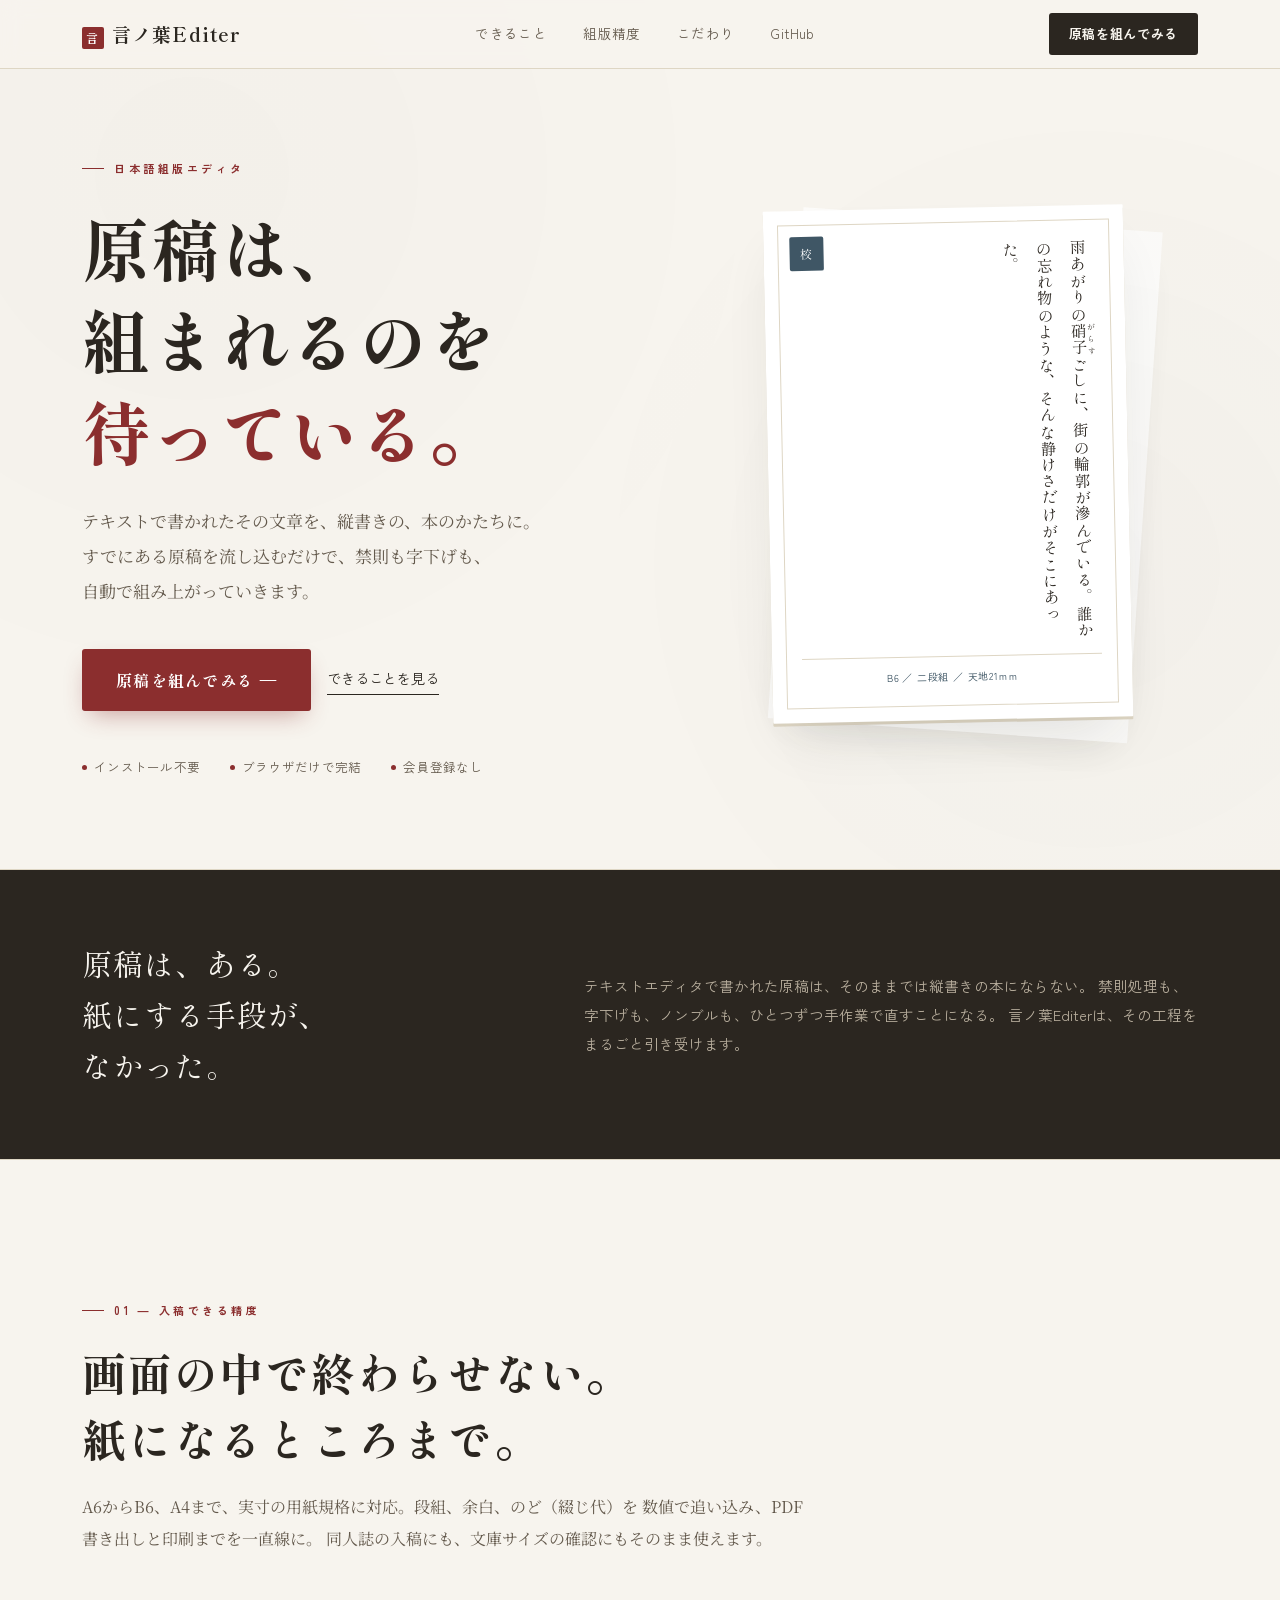
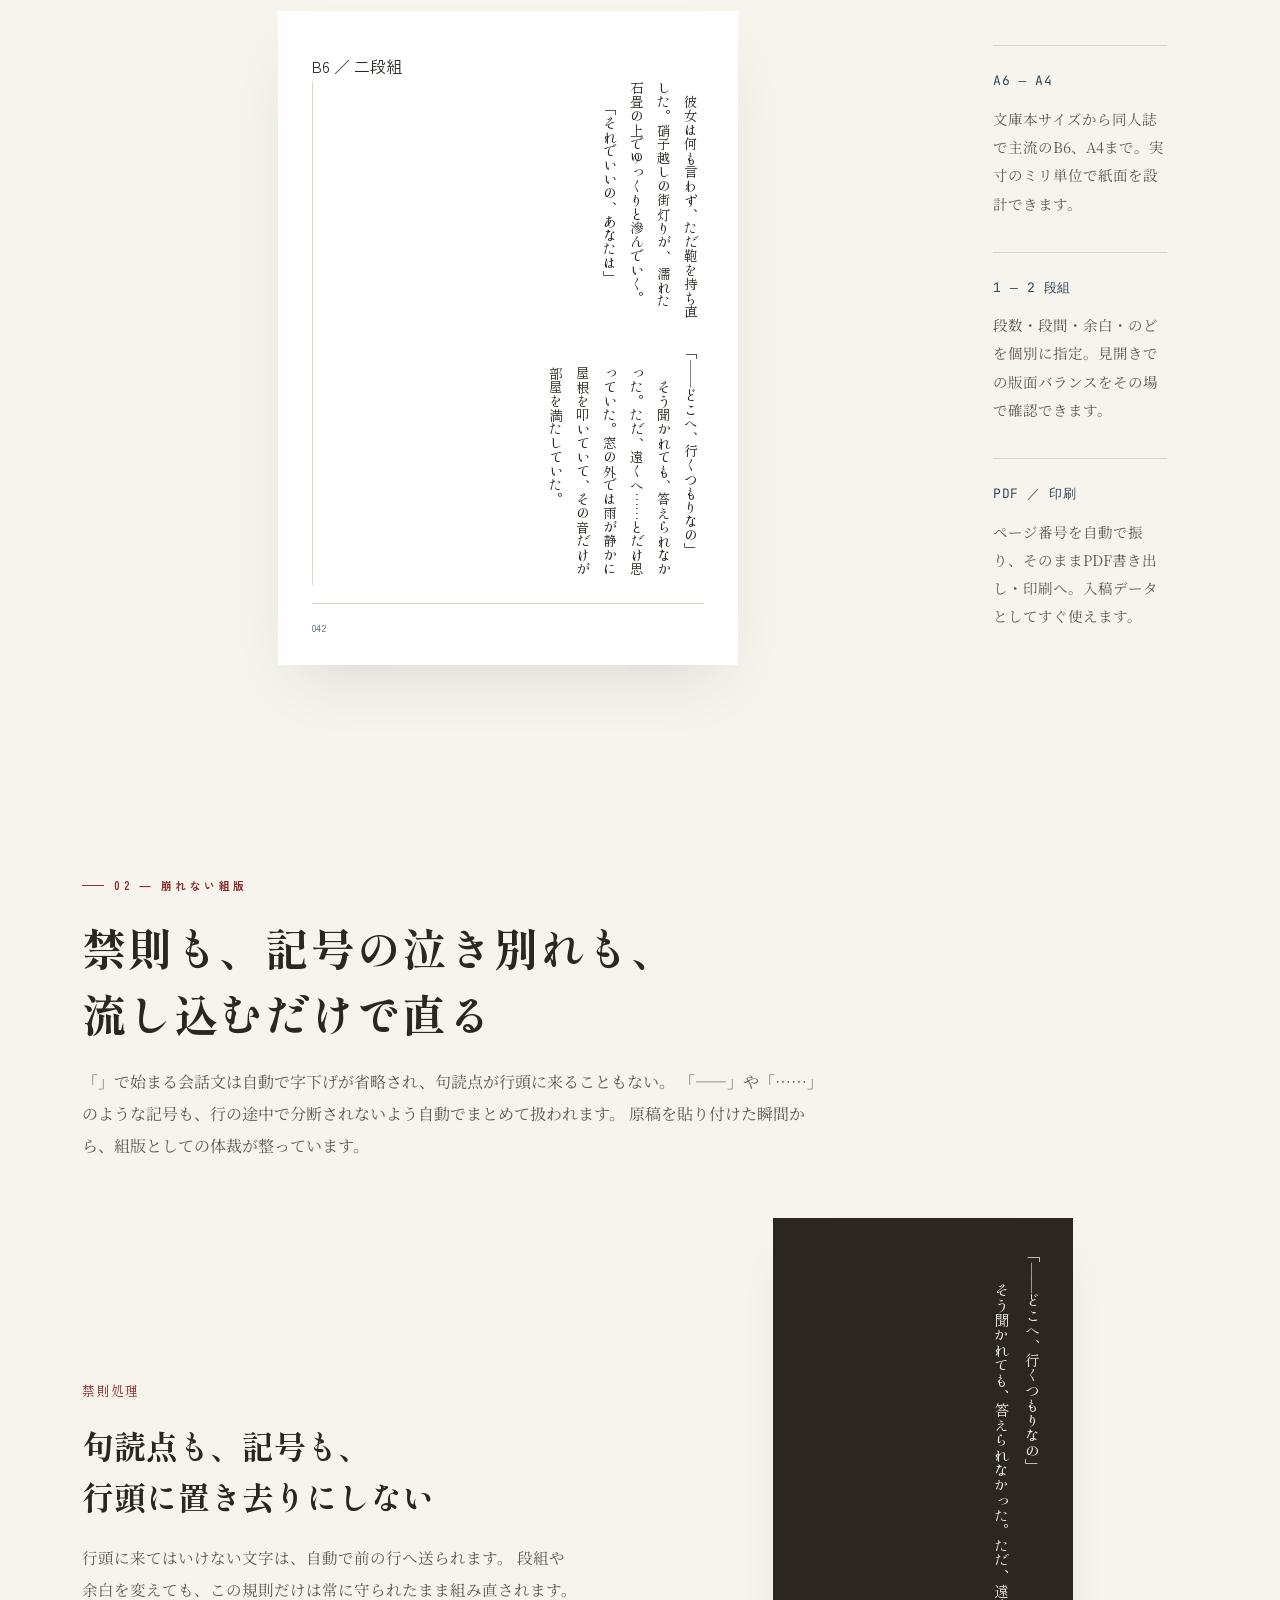
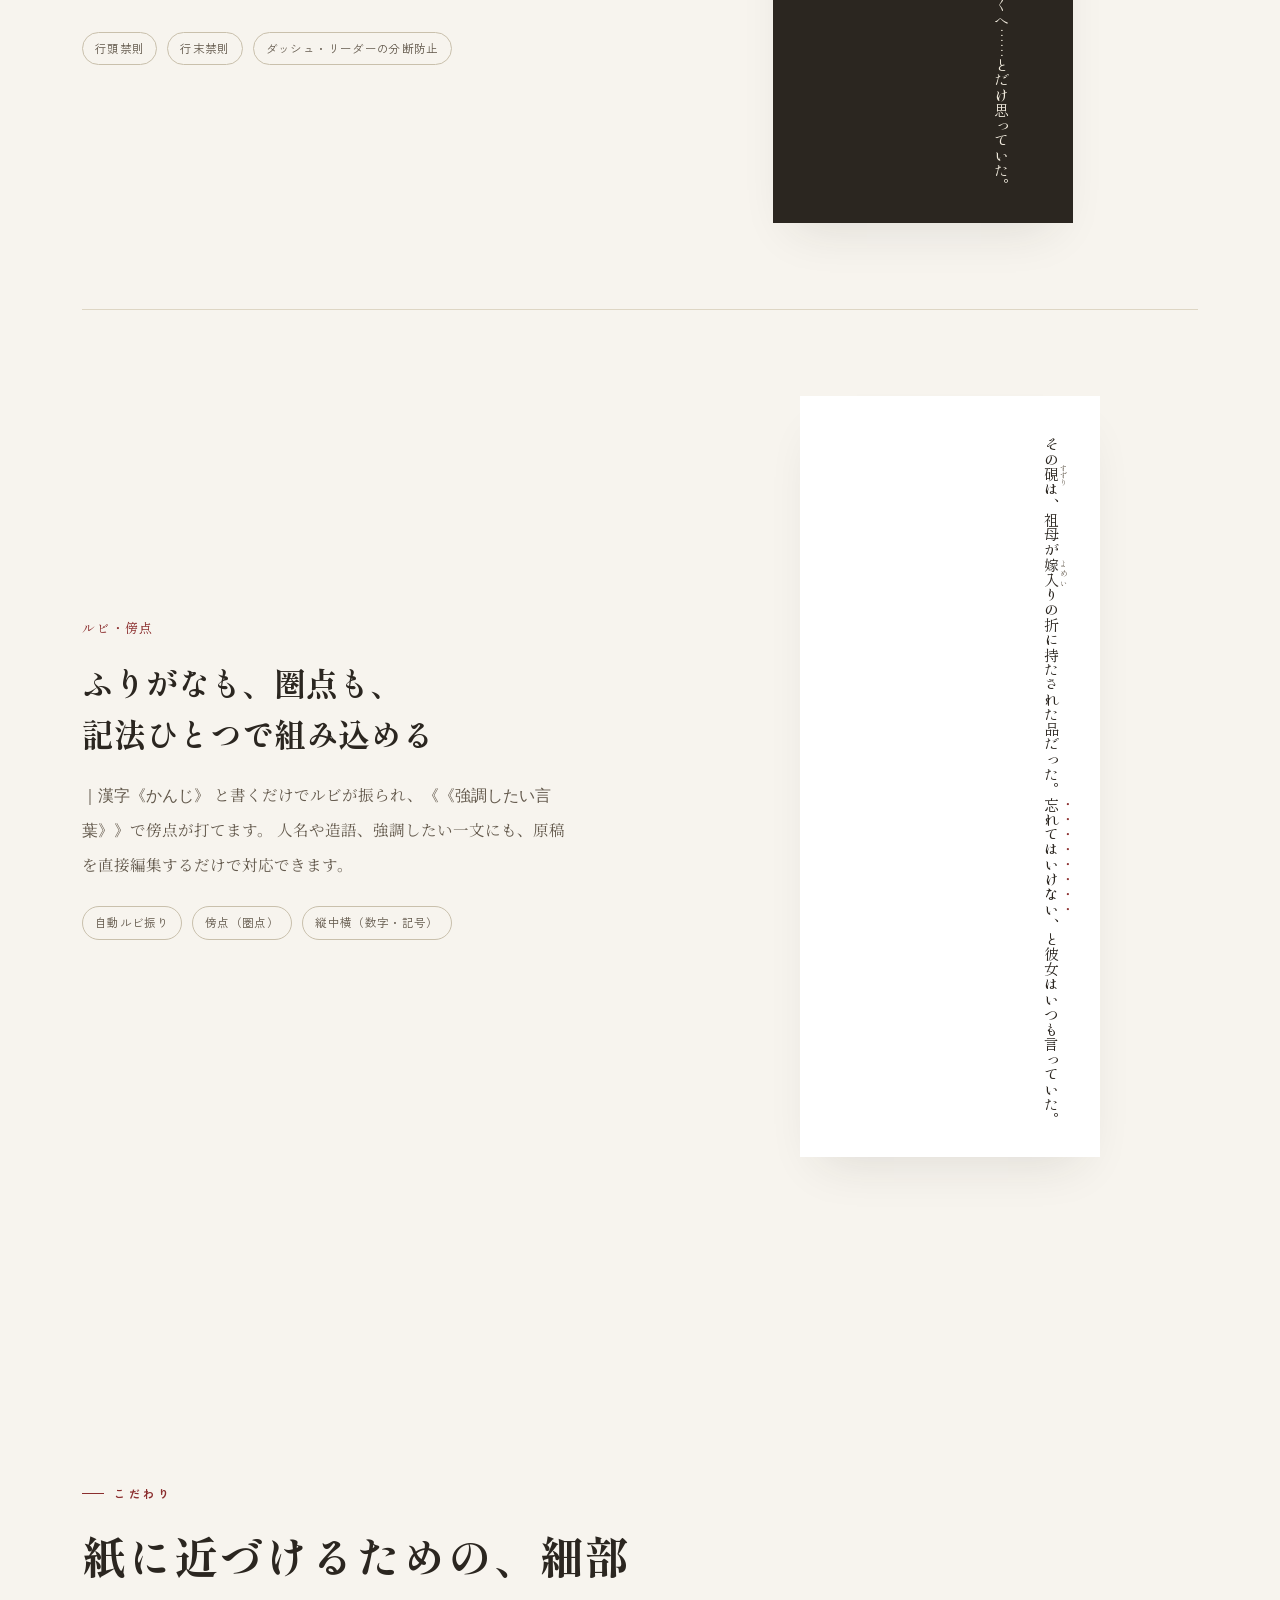
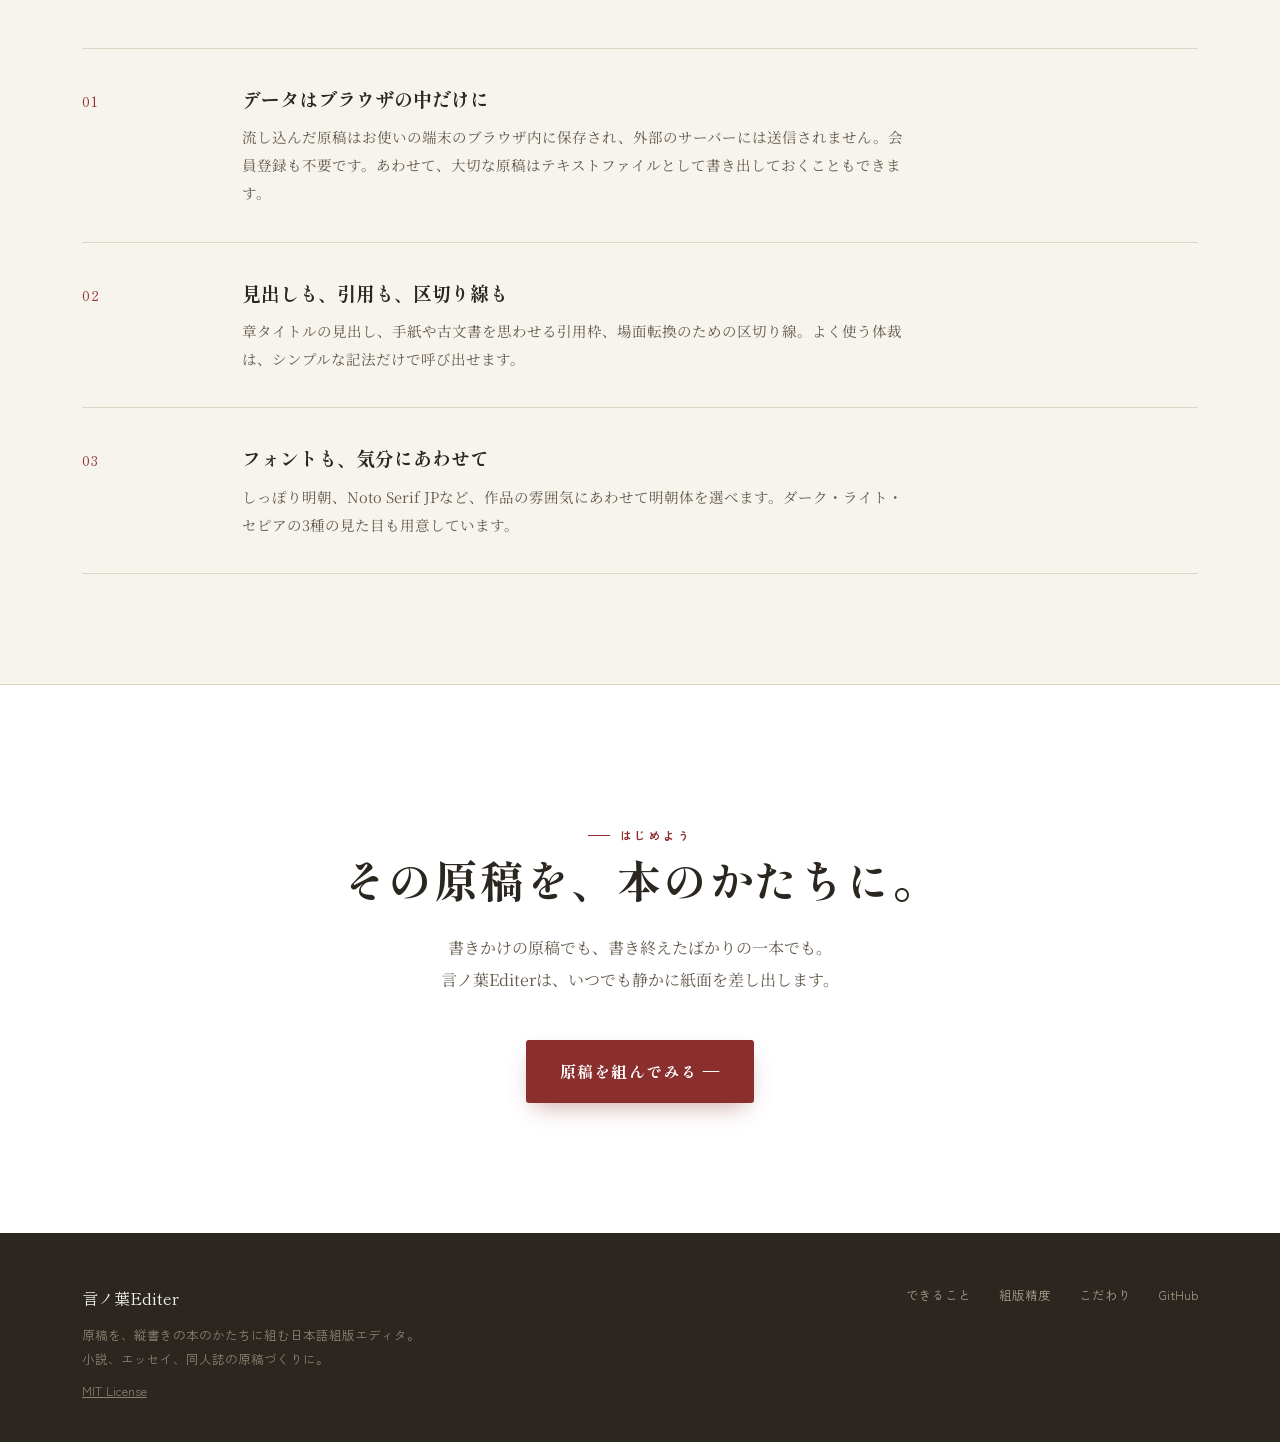
==== commit 42d5f01f: "lp微調整" ====
--- a/index.html
+++ b/index.html
@@ -109,7 +109,7 @@
           なかった。
         </p>
         <p class="problem-sub gothic">
-          Wordやテキストエディタで書かれた原稿は、そのままでは縦書きの本にならない。
+          テキストエディタで書かれた原稿は、そのままでは縦書きの本にならない。
           禁則処理も、字下げも、ノンブルも、ひとつずつ手作業で直すことになる。
           言ノ葉Editerは、その工程をまるごと引き受けます。
         </p>
@@ -310,7 +310,7 @@
         <div>
           <div class="footer-brand">言ノ葉Editer</div>
           <p class="footer-note">
-            原稿を、縦書きの本のかたちに組む日本語組版エディタ。小説、エッセイ、同人誌の原稿づくりに。
+            原稿を、縦書きの本のかたちに組む日本語組版エディタ。<br />小説、エッセイ、同人誌の原稿づくりに。
           </p>
           <p class="footer-note" style="margin-top: 8px">
             <a
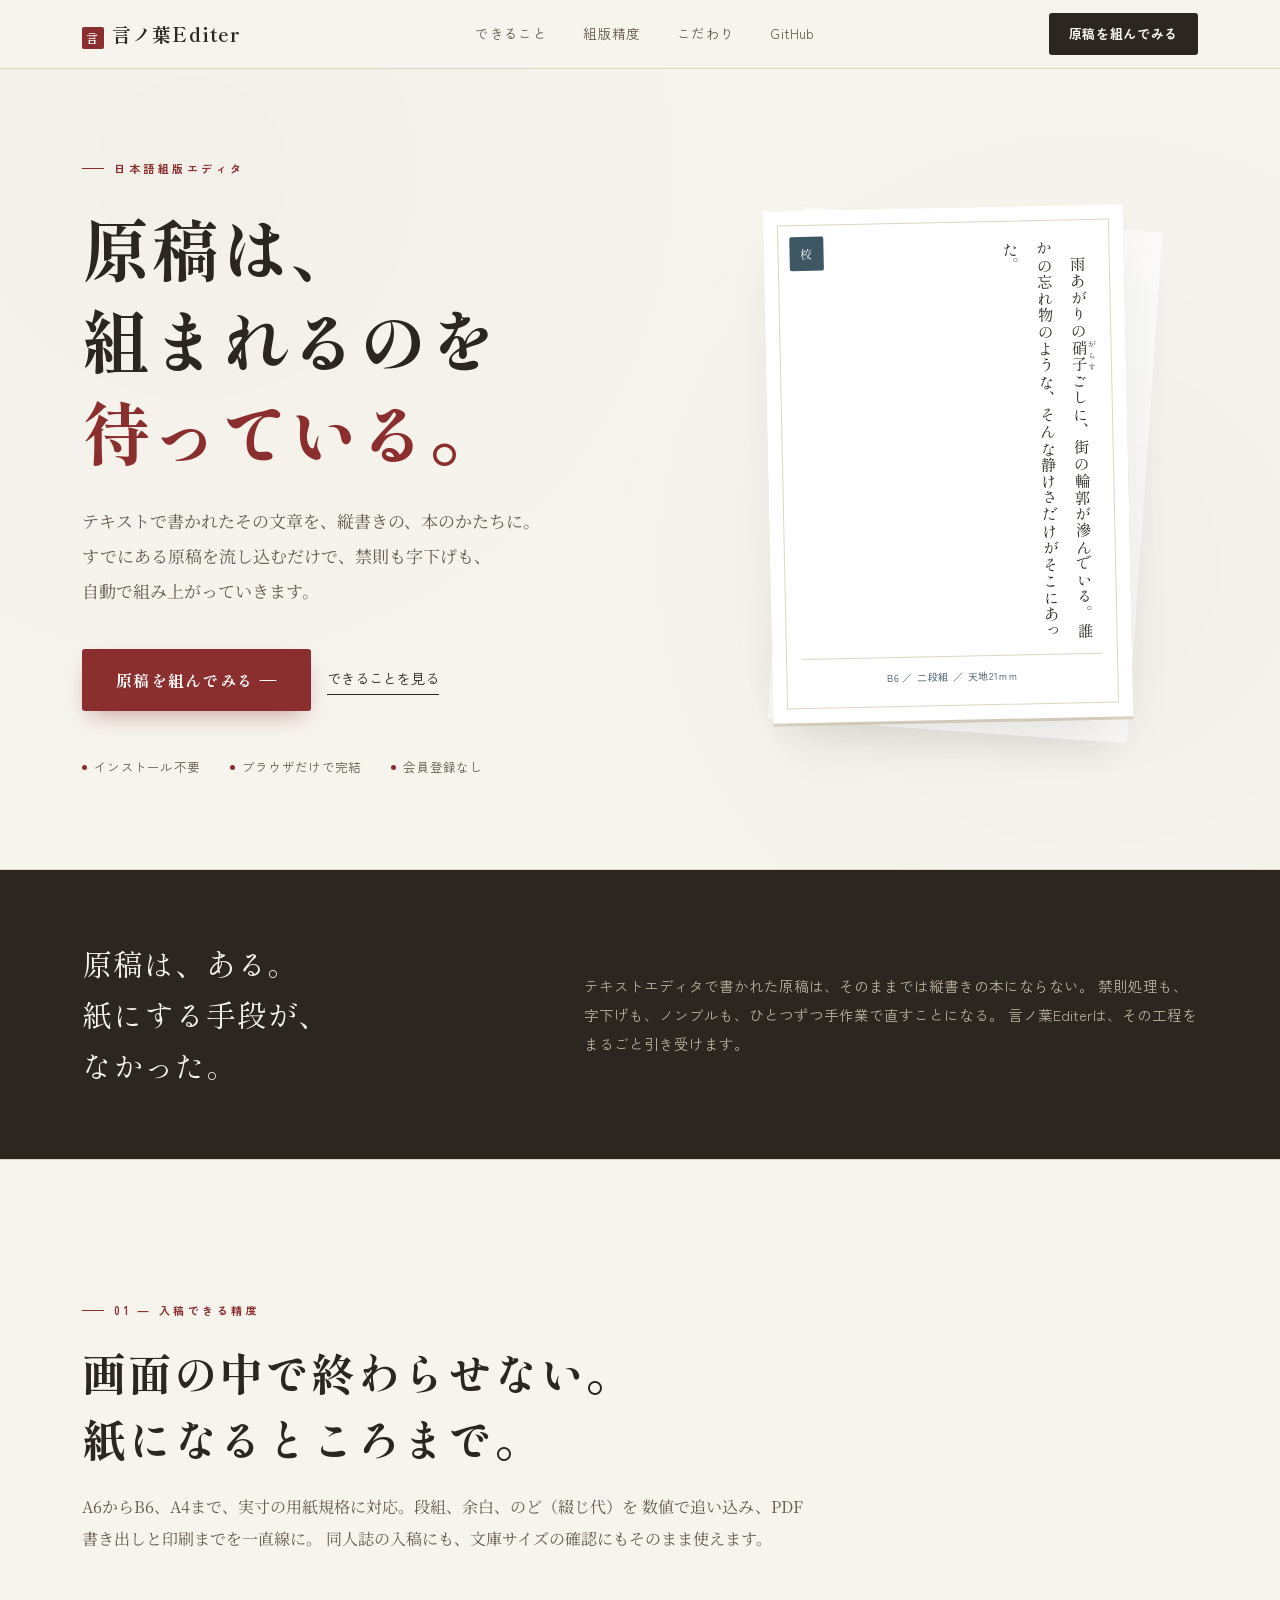
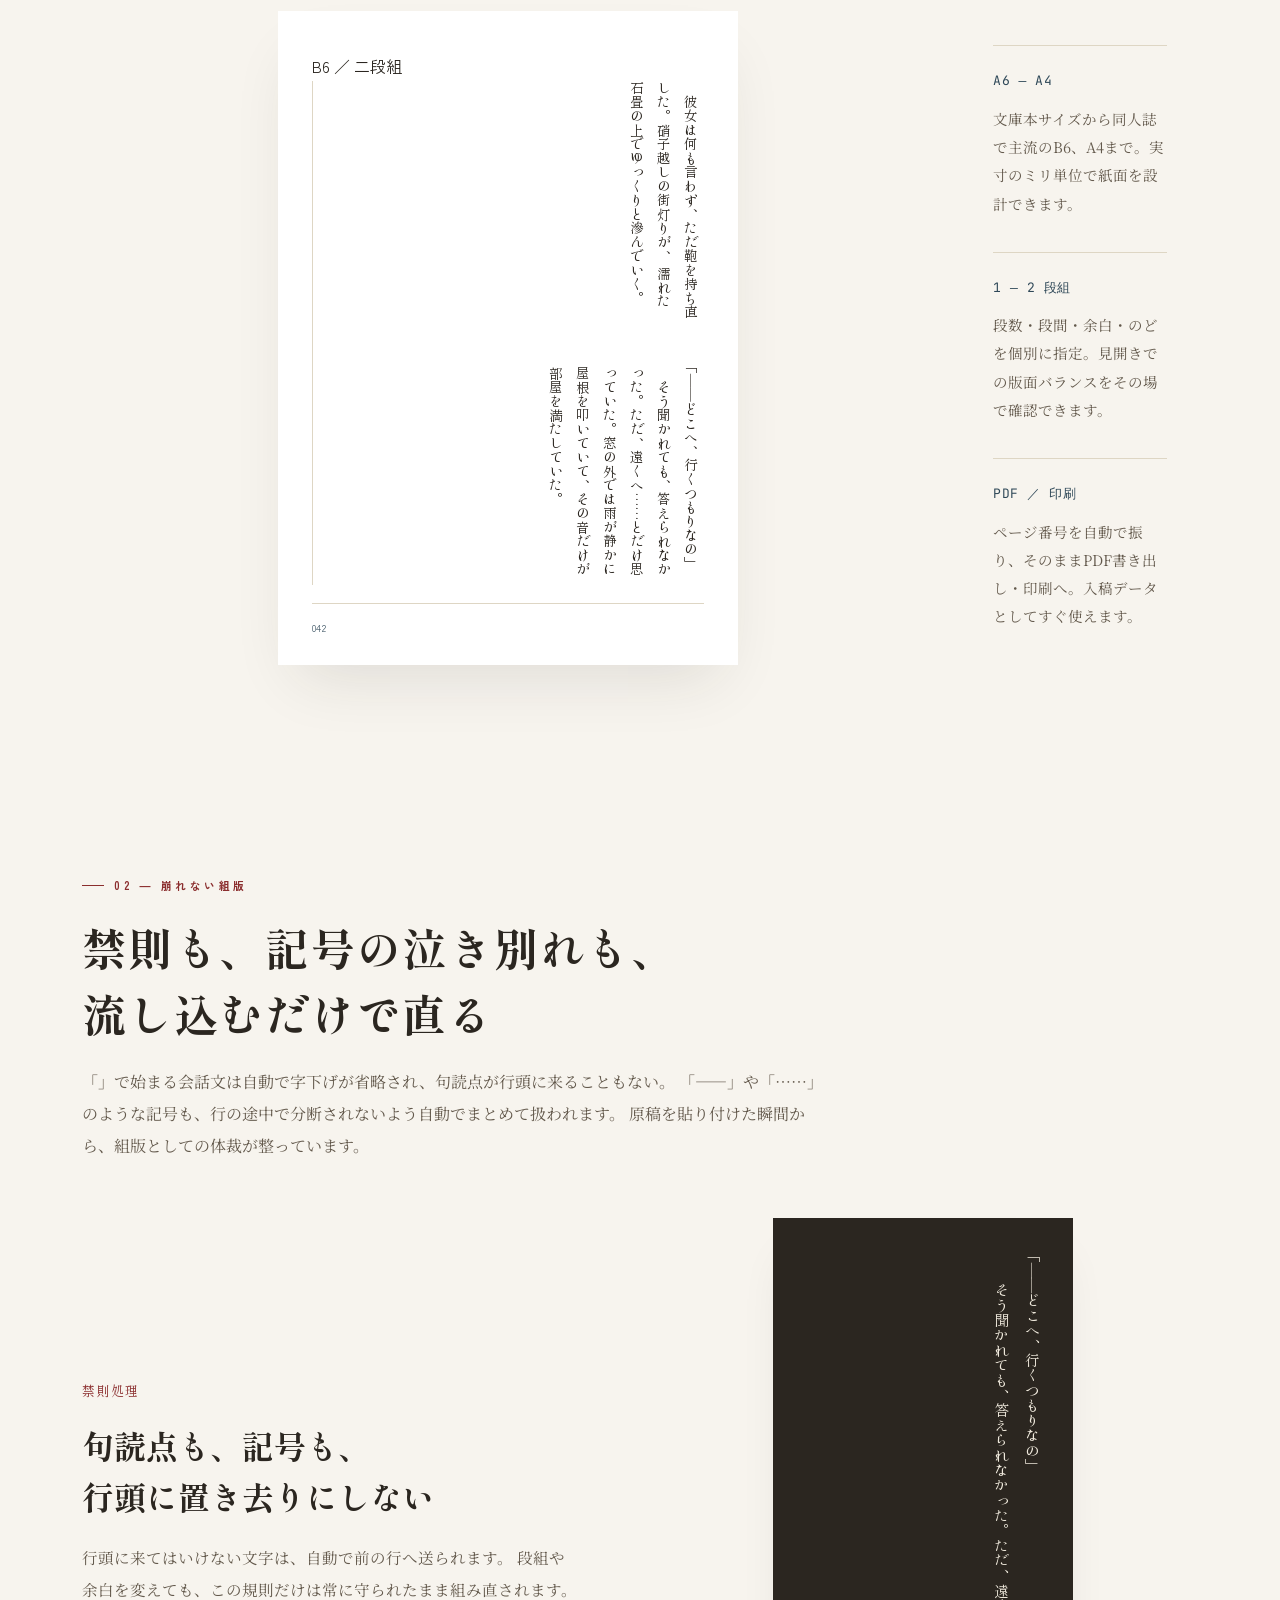
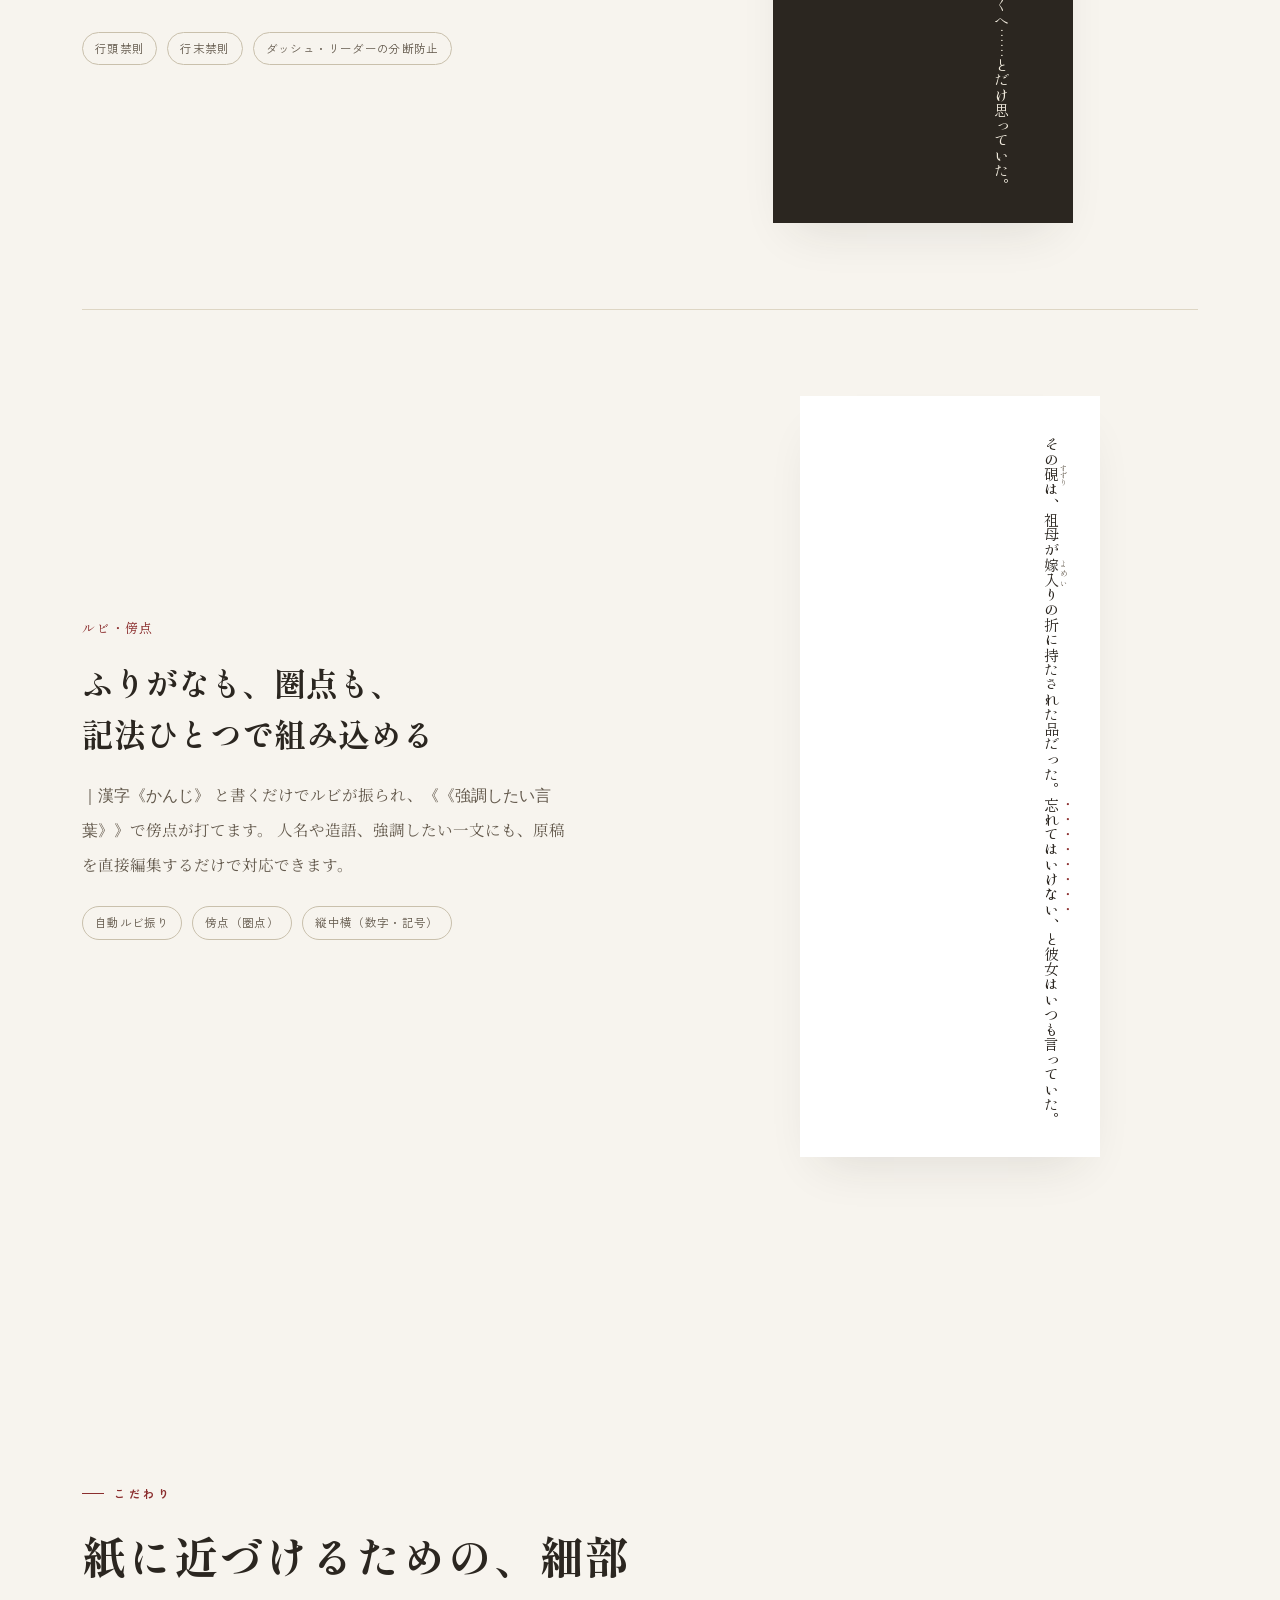
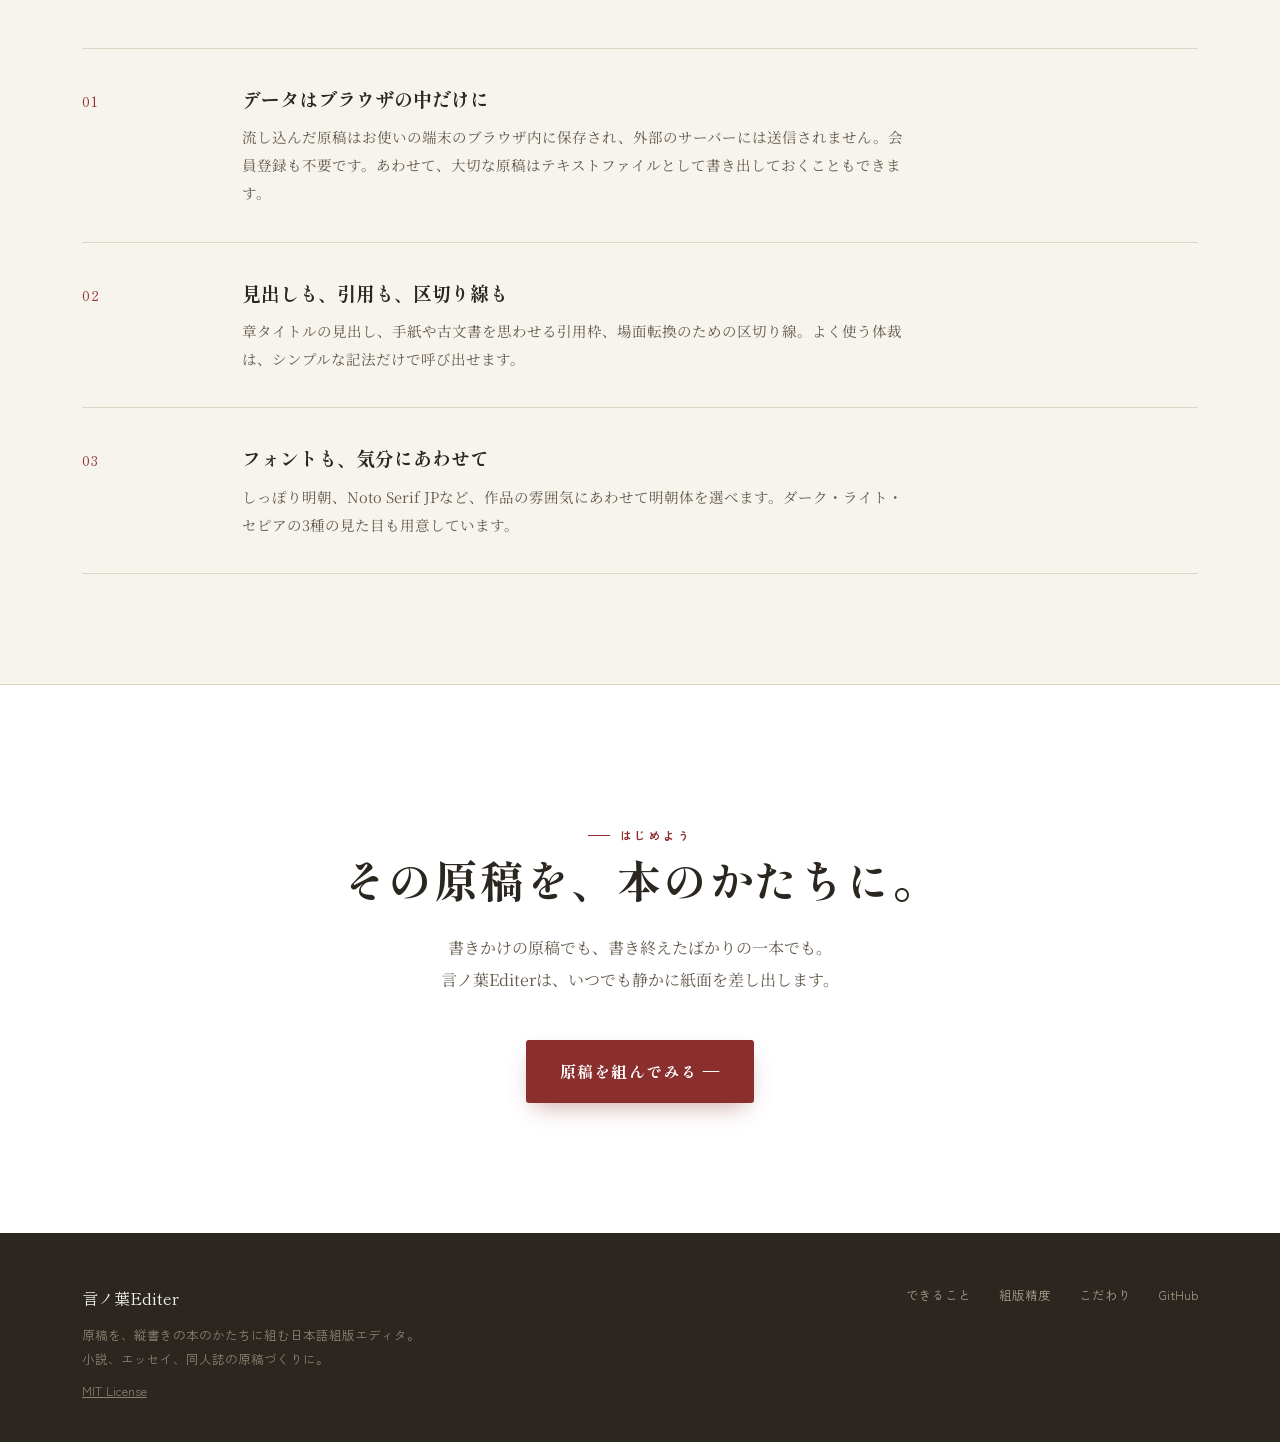
==== commit a9f098d6: "manual・LPのCSS・JS統合" ====
--- a/index.html
+++ b/index.html
@@ -91,7 +91,7 @@
           <div class="paper-sheet">
             <div class="stamp">校</div>
             <div class="paper-sheet-body">
-              雨あがりの<ruby>硝子<rt class="ruby">がらす</rt></ruby
+              　雨あがりの<ruby>硝子<rt class="ruby">がらす</rt></ruby
               >ごしに、街の輪郭が滲んでいる。誰かの忘れ物のような、そんな静けさだけがそこにあった。
             </div>
             <div class="spec-tag gothic">B6 ／ 二段組 ／ 天地21mm</div>
@@ -135,7 +135,7 @@
               <div class="press-header gothic">B6 ／ 二段組</div>
               <div class="press-paper-cols">
                 <div class="press-col">
-                  <p class="no-indent">「――どこへ、行くつもりなの」</p>
+                  <p>「――どこへ、行くつもりなの」</p>
                   <p>
                     そう聞かれても、答えられなかった。ただ、遠くへ……とだけ思っていた。窓の外では雨が静かに屋根を叩いていて、その音だけが部屋を満たしていた。
                   </p>
@@ -145,7 +145,6 @@
                     彼女は何も言わず、ただ鞄を持ち直した。硝子越しの街灯りが、
                     濡れた石畳の上でゆっくりと滲んでいく。
                   </p>
-                  <p class="no-indent">「それでいいの、あなたは」</p>
                 </div>
               </div>
               <div class="press-footer gothic">
--- a/css/lp.css
+++ b/css/lp.css
@@ -817,3 +817,421 @@
     padding: 128px 0 70px;
   }
 }
+
+/* ============ 取扱説明書 (manual.html) ============ */
+
+/* 共通の CSS カスタムプロパティ（フォントファミリー定義） */
+html[data-theme="dark"],
+html[data-theme="standard"],
+html[data-theme="sepia"] {
+  --ui-font-family:
+    -apple-system, BlinkMacSystemFont, "Segoe UI", Roboto, "Helvetica Neue",
+    "Hiragino Sans", "Hiragino Kaku Gothic ProN", "Meiryo", sans-serif;
+  --doc-font-family:
+    "Shippori Mincho", "Yu Mincho", "游明朝", "YuMincho",
+    "Hiragino Mincho ProN", "Noto Serif JP", serif;
+}
+
+html[data-theme="dark"] {
+  color-scheme: dark;
+  --bg: #121316;
+  --panel: #1a1b1e;
+  --panel-sub: #16171a;
+  --input-bg: #101113;
+  --text: #e6e6e6;
+  --muted: #8c8c8c;
+  --line: #2c2d33;
+  --accent: #c29b61;
+  --accent-dark: #2c2d33;
+  --accent-soft: rgba(194, 155, 97, 0.12);
+  --shadow: 0 16px 40px rgba(0, 0, 0, 0.5);
+}
+
+html[data-theme="standard"] {
+  color-scheme: light;
+  --bg: #f5f4f0;
+  --panel: #ffffff;
+  --panel-sub: #faf9f6;
+  --input-bg: #ffffff;
+  --text: #1a1917;
+  --muted: #737068;
+  --line: #e2ded4;
+  --accent: #8c6239;
+  --accent-dark: #6e4c2b;
+  --accent-soft: rgba(140, 98, 57, 0.08);
+  --shadow: 0 10px 30px rgba(0, 0, 0, 0.06);
+}
+
+html[data-theme="sepia"] {
+  color-scheme: light;
+  --bg: #eee8dc;
+  --panel: #f7f3eb;
+  --panel-sub: #f0eae1;
+  --input-bg: #fffcf7;
+  --text: #2b2521;
+  --muted: #7d7268;
+  --line: #dcd2c4;
+  --accent: #9e6a3f;
+  --accent-dark: #7a502f;
+  --accent-soft: rgba(158, 106, 63, 0.1);
+  --shadow: 0 12px 32px rgba(43, 37, 33, 0.08);
+}
+
+html[data-theme],
+html[data-theme] body {
+  margin: 0;
+  min-height: 100%;
+  font-family: var(--ui-font-family);
+  background: var(--bg);
+  color: var(--text);
+  letter-spacing: 0.01em;
+  line-height: normal;
+}
+
+html[data-theme] a {
+  color: var(--accent);
+}
+
+html[data-theme] code {
+  font-family: "SF Mono", "Menlo", "Consolas", monospace;
+  background: var(--input-bg);
+  border: 1px solid var(--line);
+  border-radius: 4px;
+  padding: 0.1em 0.4em;
+  font-size: 0.9em;
+  color: var(--accent);
+}
+
+.app-shell {
+  display: flex;
+  min-height: 100vh;
+}
+
+/* ---- サイドバー（目次固定） ---- */
+.toc-sidebar {
+  width: 260px;
+  flex-shrink: 0;
+  background: var(--panel);
+  border-right: 1px solid var(--line);
+  padding: 24px 0;
+  position: sticky;
+  top: 0;
+  height: 100vh;
+  overflow-y: auto;
+}
+
+.toc-brand {
+  padding: 0 24px 20px;
+  border-bottom: 1px solid var(--line);
+  margin-bottom: 16px;
+}
+
+.toc-brand-title {
+  font-size: 1.05rem;
+  font-weight: 700;
+  letter-spacing: 0.02em;
+}
+
+.toc-brand-sub {
+  font-size: 0.75rem;
+  color: var(--muted);
+  margin-top: 2px;
+}
+
+.toc-theme-row {
+  padding: 0 24px 20px;
+  border-bottom: 1px solid var(--line);
+  margin-bottom: 16px;
+  display: flex;
+  align-items: center;
+  justify-content: space-between;
+  gap: 8px;
+}
+
+.toc-theme-row label {
+  font-size: 0.75rem;
+  color: var(--muted);
+}
+
+.toc-theme-row select {
+  font-family: var(--ui-font-family);
+  font-size: 0.8rem;
+  background: var(--input-bg);
+  color: var(--text);
+  border: 1px solid var(--line);
+  border-radius: 6px;
+  padding: 4px 6px;
+}
+
+.toc-nav {
+  display: flex;
+  flex-direction: column;
+}
+
+.toc-nav a {
+  text-decoration: none;
+  color: var(--text);
+  padding: 8px 24px;
+  font-size: 0.85rem;
+  border-left: 2px solid transparent;
+  transition:
+    background 0.15s,
+    border-color 0.15s,
+    color 0.15s;
+}
+
+.toc-nav a:hover {
+  background: var(--accent-soft);
+}
+
+.toc-nav a.active {
+  color: var(--accent);
+  border-left-color: var(--accent);
+  background: var(--accent-soft);
+  font-weight: 600;
+}
+
+.toc-nav .toc-group-label {
+  padding: 16px 24px 6px;
+  font-size: 0.7rem;
+  color: var(--muted);
+  letter-spacing: 0.08em;
+  text-transform: uppercase;
+}
+
+.toc-nav .toc-group-label:first-child {
+  padding-top: 0;
+}
+
+/* ---- メインコンテンツ ---- */
+.content-area {
+  flex: 1;
+  min-width: 0;
+  padding: 48px clamp(24px, 5vw, 72px) 120px;
+  max-width: 880px;
+}
+
+.mobile-toc-toggle {
+  display: none;
+}
+
+@media (max-width: 860px) {
+  .app-shell {
+    flex-direction: column;
+  }
+  .toc-sidebar {
+    position: fixed;
+    left: 0;
+    top: 0;
+    z-index: 40;
+    transform: translateX(-100%);
+    transition: transform 0.2s ease;
+    width: 82vw;
+    max-width: 300px;
+    box-shadow: var(--shadow);
+  }
+  .toc-sidebar.open {
+    transform: translateX(0);
+  }
+  .mobile-toc-toggle {
+    display: flex;
+    align-items: center;
+    gap: 8px;
+    position: sticky;
+    top: 0;
+    z-index: 30;
+    background: var(--panel);
+    border-bottom: 1px solid var(--line);
+    padding: 12px 20px;
+    font-size: 0.85rem;
+    color: var(--text);
+    cursor: pointer;
+  }
+  .content-area {
+    padding: 24px 20px 100px;
+  }
+  .toc-scrim {
+    display: none;
+    position: fixed;
+    inset: 0;
+    background: rgba(0, 0, 0, 0.4);
+    z-index: 35;
+  }
+  .toc-scrim.open {
+    display: block;
+  }
+}
+
+.doc-header {
+  margin-bottom: 40px;
+}
+
+.doc-eyebrow {
+  font-size: 0.78rem;
+  color: var(--accent);
+  letter-spacing: 0.08em;
+  font-weight: 600;
+}
+
+.doc-title {
+  font-size: 2rem;
+  font-weight: 800;
+  margin: 8px 0 12px;
+  letter-spacing: 0.01em;
+}
+
+.doc-lead {
+  color: var(--muted);
+  font-size: 0.98rem;
+  line-height: 1.9;
+  max-width: 60ch;
+}
+
+section.doc-section {
+  margin-bottom: 56px;
+  scroll-margin-top: 24px;
+}
+
+section.doc-section h2 {
+  font-size: 1.3rem;
+  font-weight: 700;
+  border-bottom: 1px solid var(--line);
+  padding-bottom: 10px;
+  margin-bottom: 20px;
+  display: flex;
+  align-items: baseline;
+  gap: 10px;
+}
+
+section.doc-section h2 .section-no {
+  font-size: 0.8rem;
+  color: var(--accent);
+  font-weight: 700;
+}
+
+section.doc-section h3 {
+  font-size: 1.02rem;
+  font-weight: 700;
+  margin: 28px 0 10px;
+  color: var(--accent);
+}
+
+section.doc-section p {
+  line-height: 1.95;
+  margin: 0 0 14px;
+  font-size: 0.92rem;
+}
+
+section.doc-section ul,
+section.doc-section ol {
+  line-height: 1.9;
+  font-size: 0.92rem;
+  padding-left: 1.4em;
+  margin: 0 0 16px;
+}
+
+section.doc-section li {
+  margin-bottom: 6px;
+}
+
+section.doc-section li ul {
+  margin-top: 6px;
+  margin-bottom: 6px;
+}
+
+.panel-card {
+  background: var(--panel);
+  border: 1px solid var(--line);
+  border-radius: 10px;
+  padding: 18px 20px;
+  margin: 18px 0;
+}
+
+.panel-card-title {
+  font-size: 0.78rem;
+  color: var(--muted);
+  letter-spacing: 0.04em;
+  margin-bottom: 10px;
+  text-transform: uppercase;
+}
+
+table.ref-table {
+  width: 100%;
+  border-collapse: collapse;
+  margin: 18px 0;
+  font-size: 0.85rem;
+}
+
+table.ref-table th,
+table.ref-table td {
+  text-align: left;
+  padding: 10px 12px;
+  border-bottom: 1px solid var(--line);
+  vertical-align: top;
+}
+
+table.ref-table td.font-sample {
+  font-size: 1.15rem;
+  letter-spacing: 0.02em;
+}
+
+table.ref-table th {
+  color: var(--muted);
+  font-weight: 600;
+  font-size: 0.78rem;
+  letter-spacing: 0.02em;
+}
+
+.sample-preview {
+  font-family: var(--doc-font-family);
+  background: var(--panel-sub);
+  border: 1px solid var(--line);
+  border-radius: 8px;
+  padding: 14px 18px;
+  font-size: 0.95rem;
+  color: var(--text);
+}
+
+.tip-box {
+  border-left: 3px solid var(--accent);
+  background: var(--accent-soft);
+  padding: 12px 16px;
+  border-radius: 0 8px 8px 0;
+  font-size: 0.87rem;
+  line-height: 1.8;
+  margin: 16px 0;
+}
+
+.tip-box strong {
+  color: var(--accent);
+}
+
+.steps-list {
+  counter-reset: step;
+  list-style: none;
+  padding-left: 0;
+}
+
+.steps-list li {
+  counter-increment: step;
+  position: relative;
+  padding-left: 2.2em;
+  margin-bottom: 14px;
+}
+
+.steps-list li::before {
+  content: counter(step);
+  position: absolute;
+  left: 0;
+  top: 0;
+  width: 1.5em;
+  height: 1.5em;
+  border-radius: 50%;
+  background: var(--accent-soft);
+  color: var(--accent);
+  font-weight: 700;
+  font-size: 0.8rem;
+  display: flex;
+  align-items: center;
+  justify-content: center;
+}
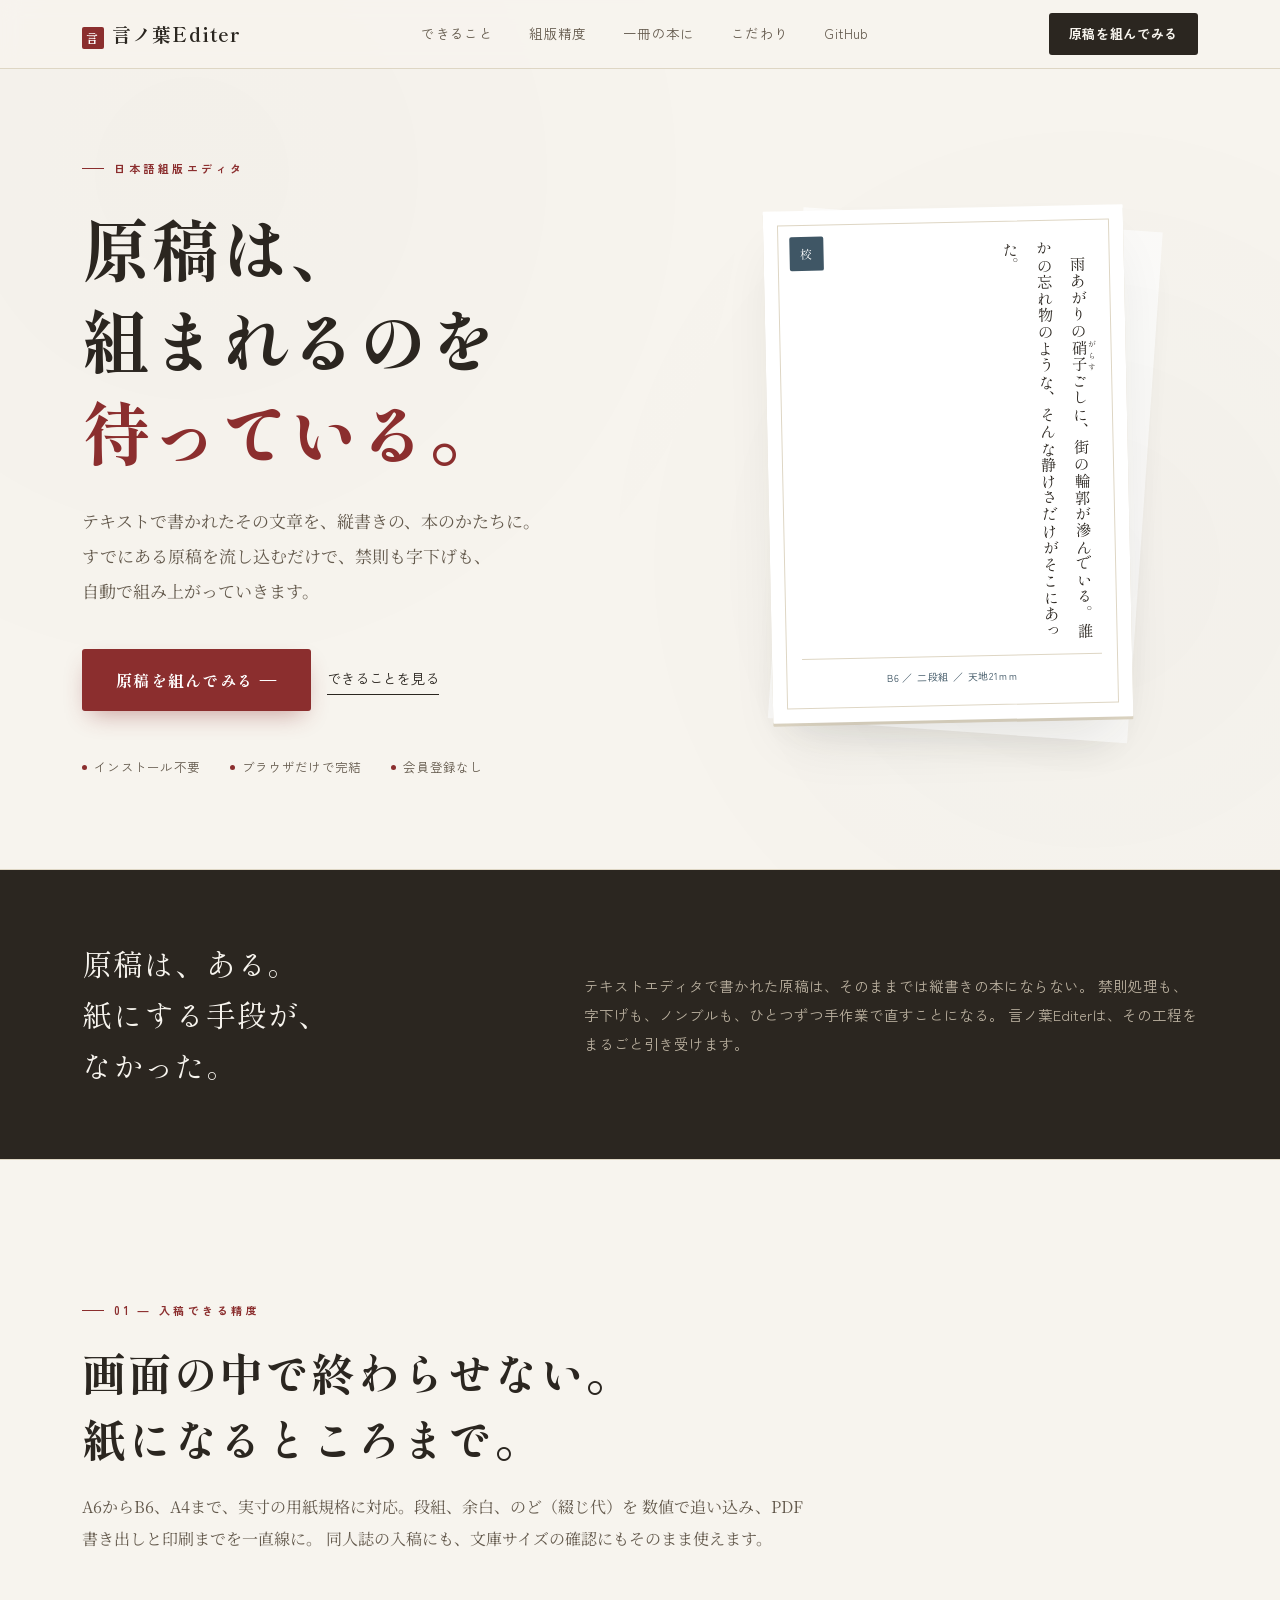
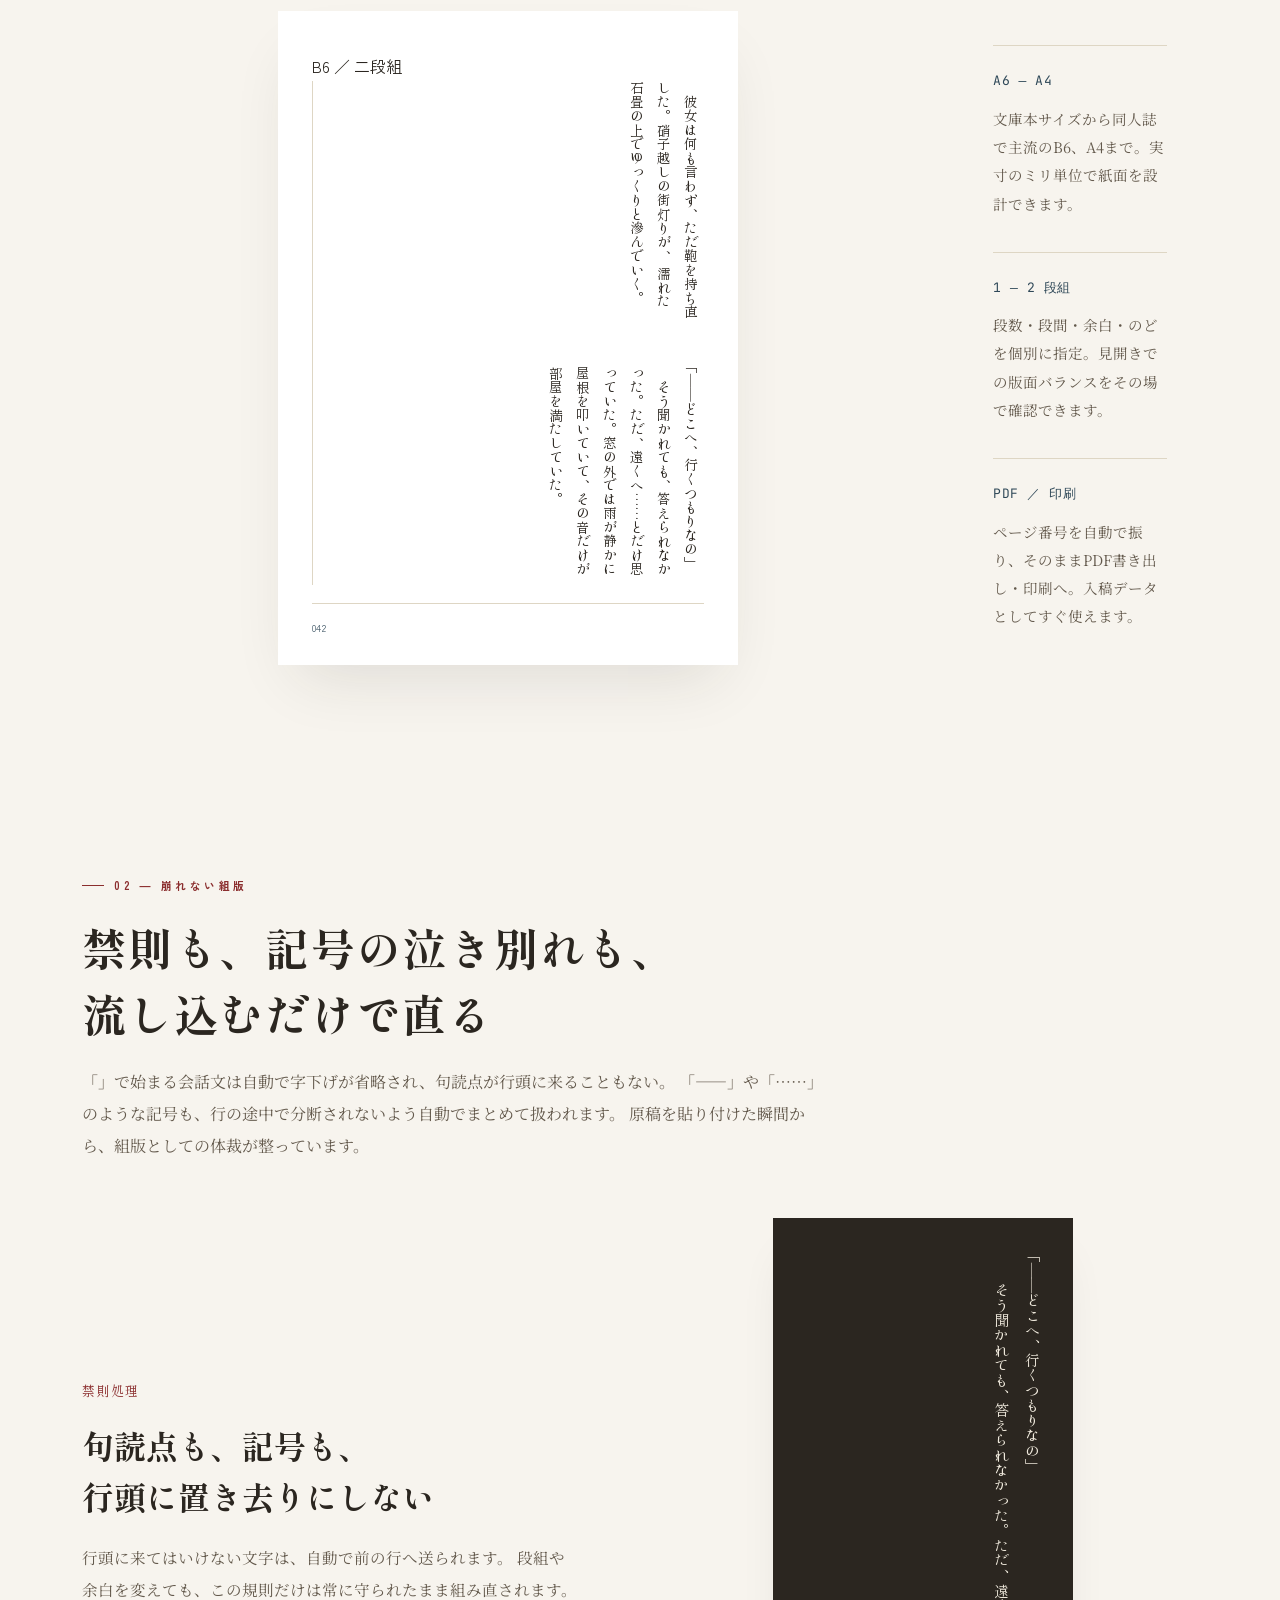
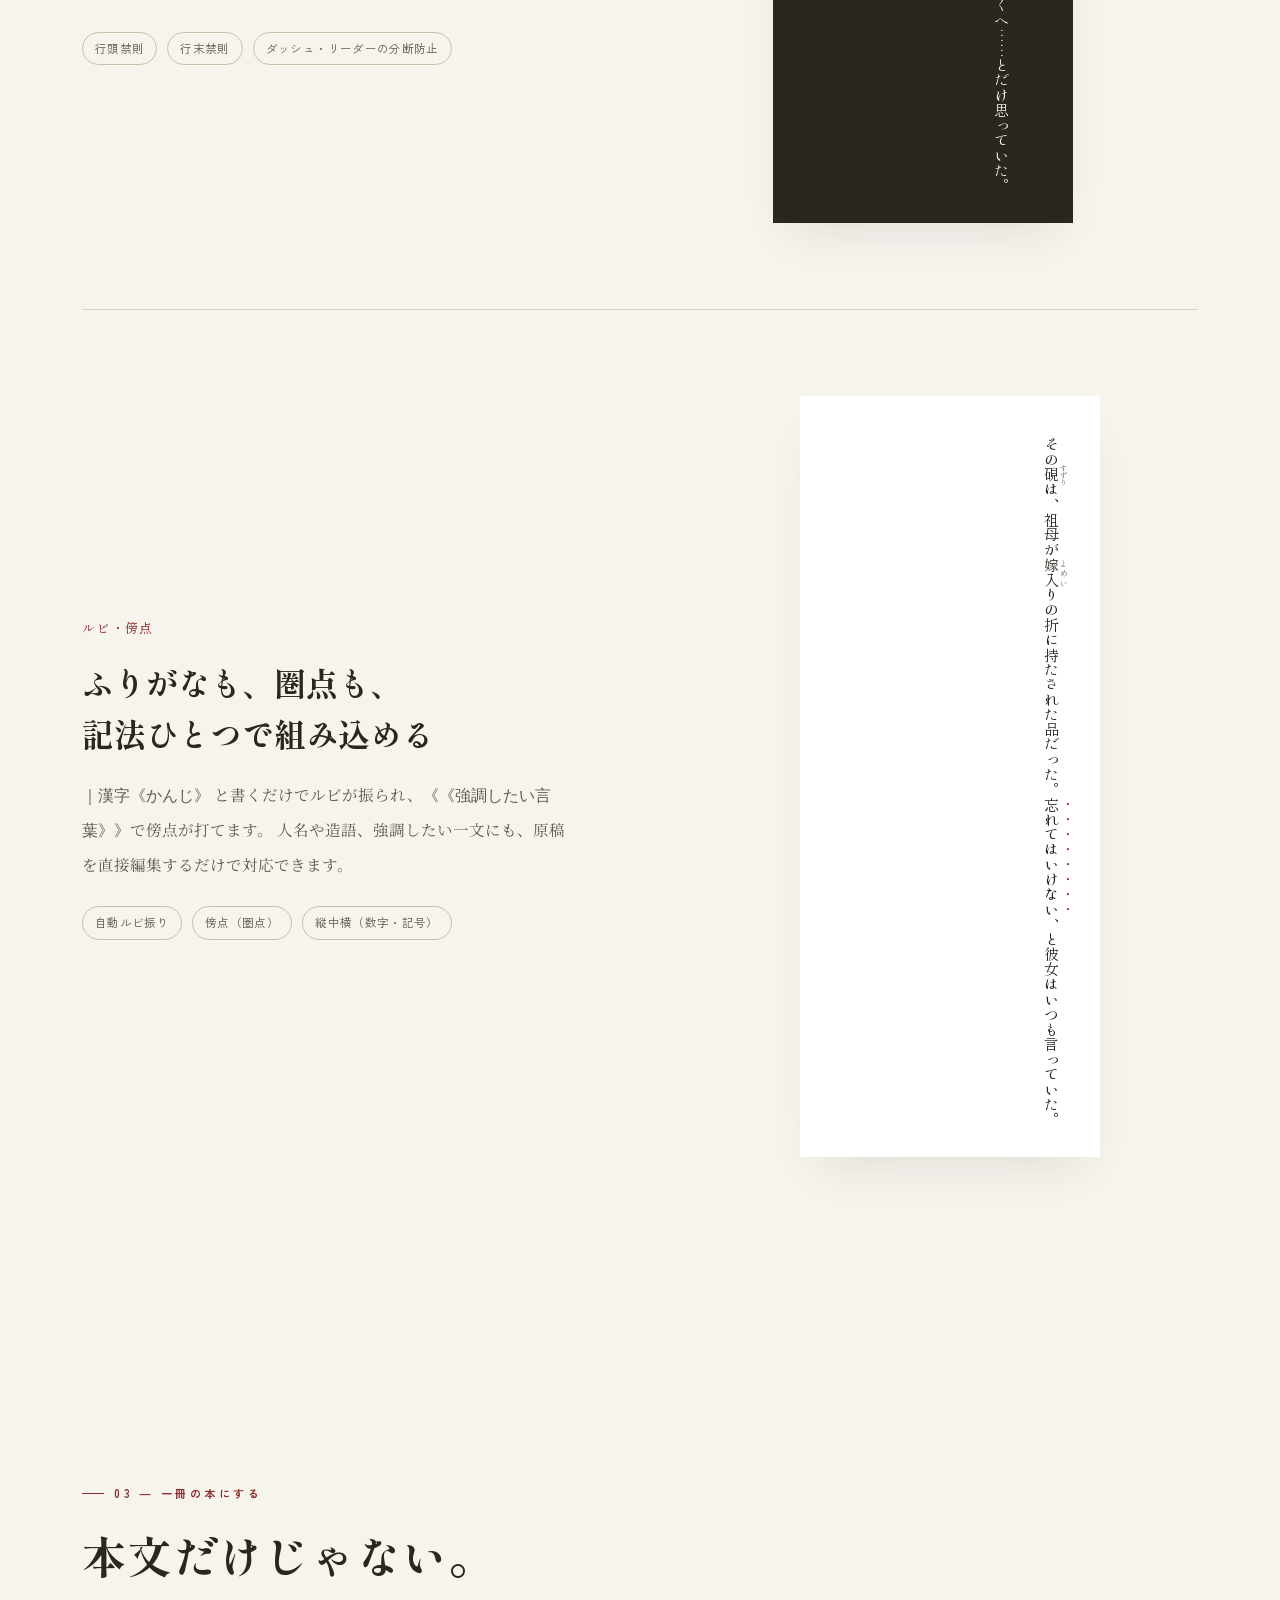
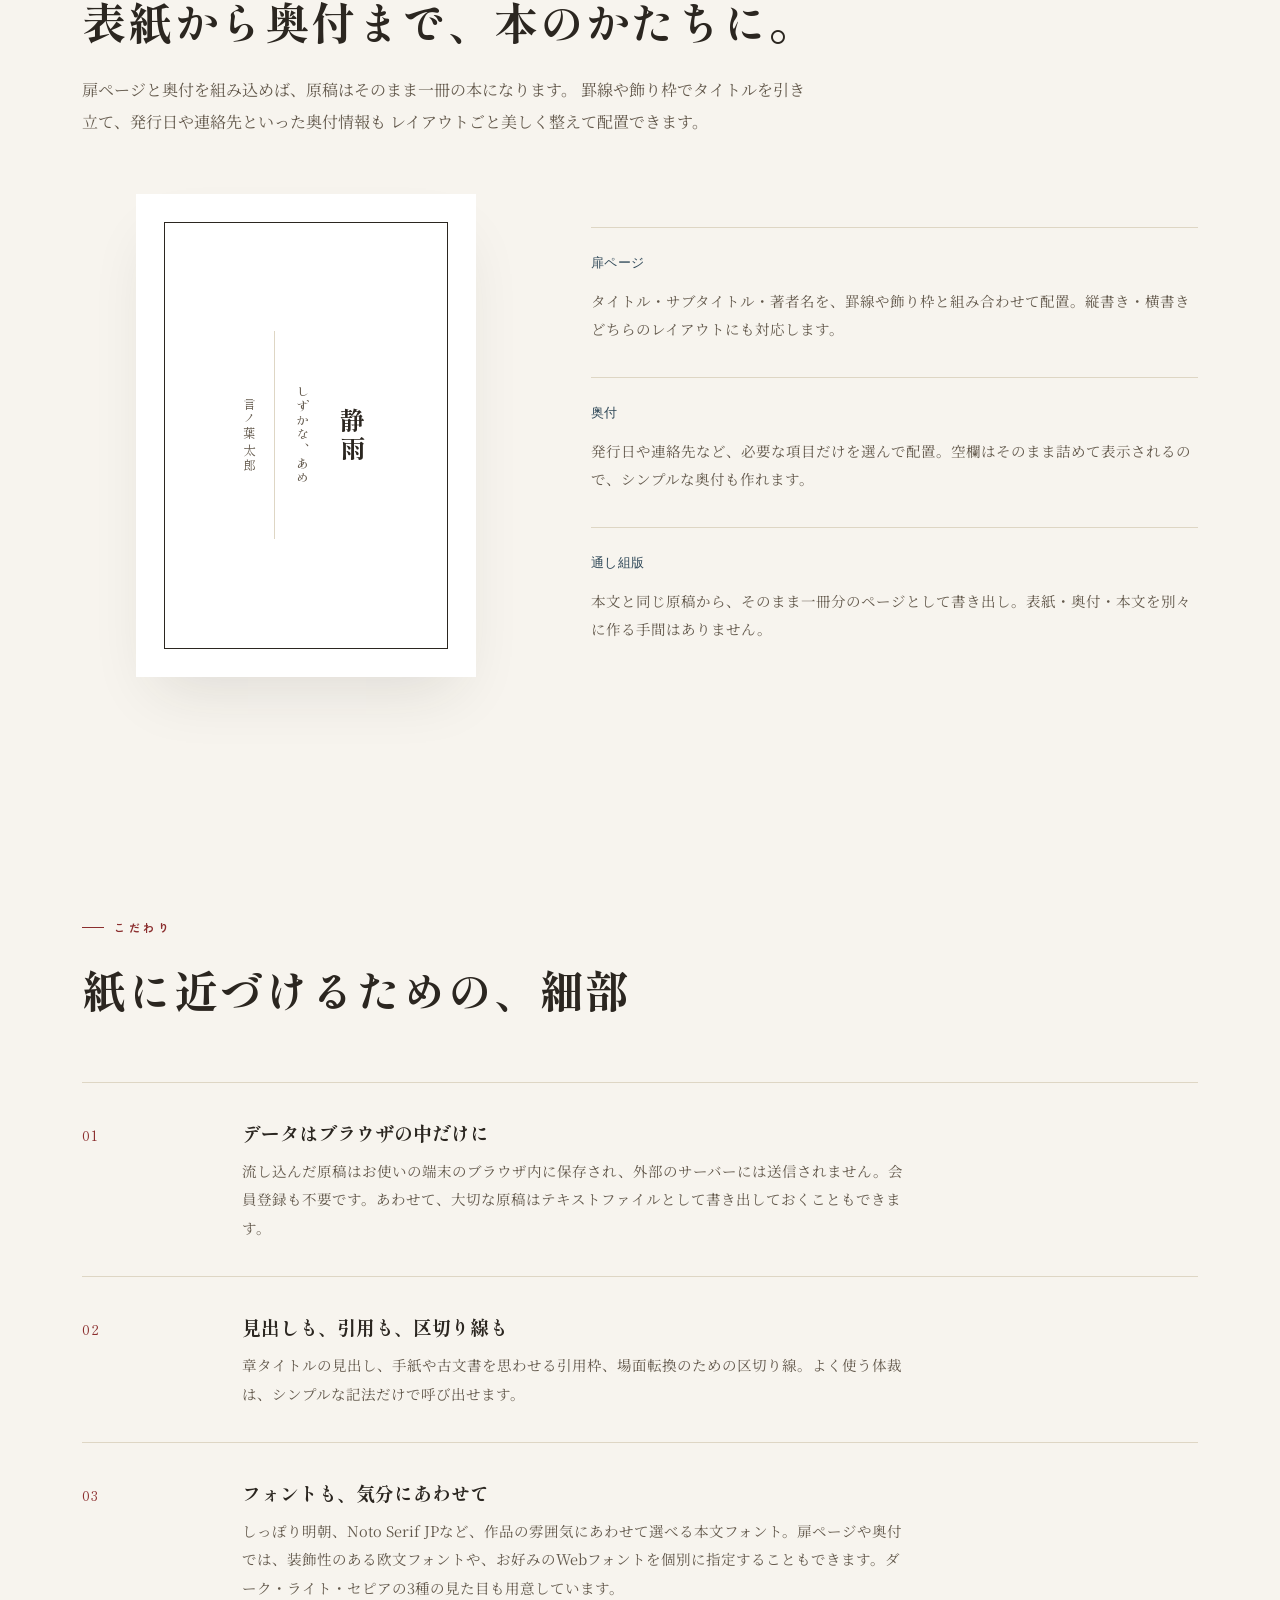
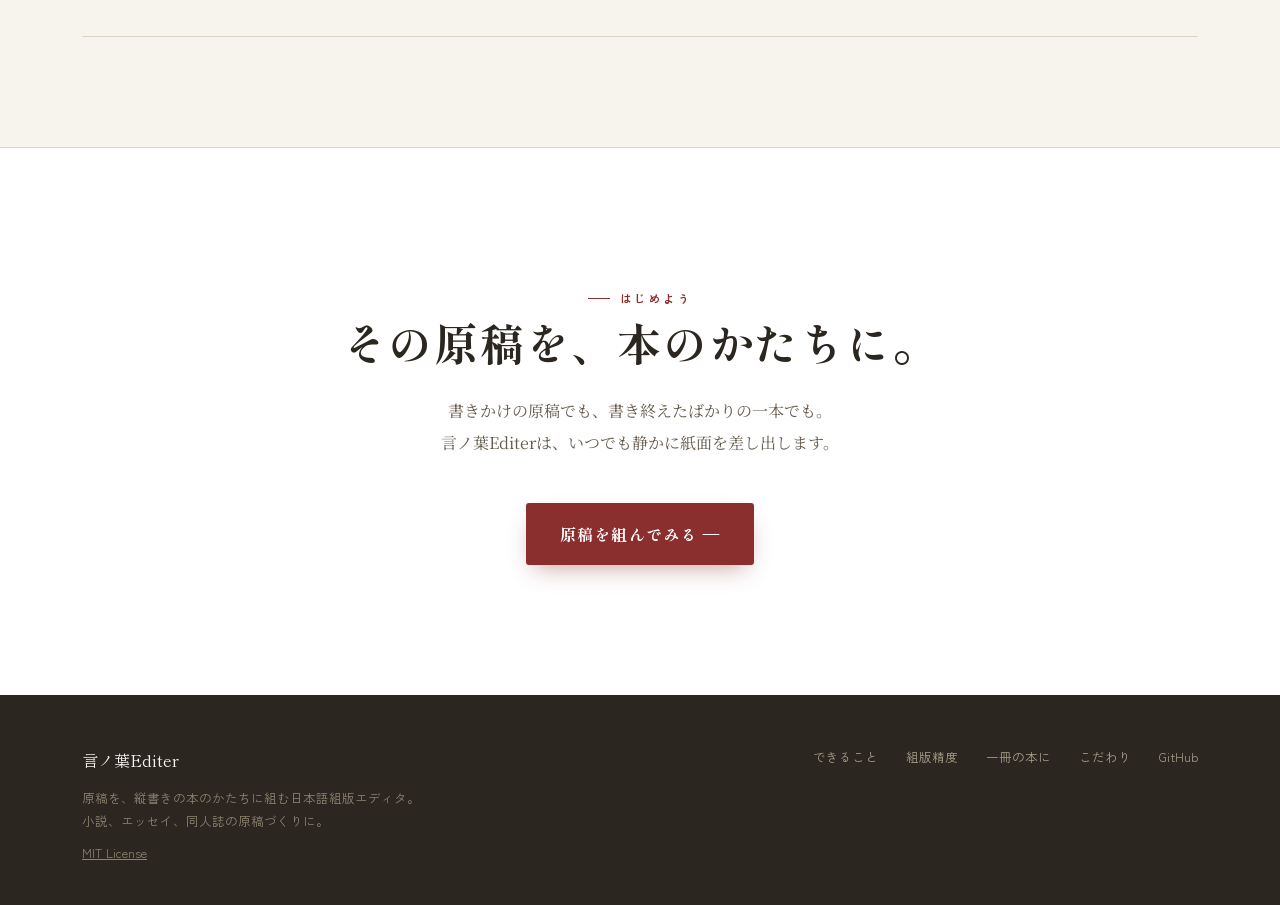
==== commit 5e0c7388: "LP調整" ====
--- a/index.html
+++ b/index.html
@@ -47,6 +47,7 @@
         <nav class="nav-links">
           <a href="#output">できること</a>
           <a href="#precision">組版精度</a>
+          <a href="#bookform">一冊の本に</a>
           <a href="#craft">こだわり</a>
           <a
             href="https://github.com/AmayoSakura/kotonoha_edit"
@@ -248,6 +249,57 @@
       </div>
     </section>
 
+    <!-- ============ 目玉機能：一冊の本にする ============ -->
+    <section class="bookform-feature" id="bookform">
+      <div class="wrap">
+        <span class="eyebrow gothic reveal">03 ― 一冊の本にする</span>
+        <h2 class="section-title reveal">
+          本文だけじゃない。<br />表紙から奥付まで、本のかたちに。
+        </h2>
+        <p class="section-lede reveal">
+          扉ページと奥付を組み込めば、原稿はそのまま一冊の本になります。
+          罫線や飾り枠でタイトルを引き立て、発行日や連絡先といった奥付情報も
+          レイアウトごと美しく整えて配置できます。
+        </p>
+
+        <div class="bookform-grid reveal">
+          <div class="bookform-visual">
+            <div class="cover-mock">
+              <div class="cover-mock-frame">
+                <div class="cover-mock-content">
+                  <div class="cover-mock-title">静雨</div>
+                  <div class="cover-mock-sub">しずかな、あめ</div>
+                  <div class="cover-mock-rule"></div>
+                  <div class="cover-mock-author">言ノ葉 太郎</div>
+                </div>
+              </div>
+            </div>
+          </div>
+
+          <div class="bookform-specs">
+            <div class="spec-item">
+              <span class="spec-num mono">扉ページ</span>
+              <p>
+                タイトル・サブタイトル・著者名を、罫線や飾り枠と組み合わせて配置。縦書き・横書きどちらのレイアウトにも対応します。
+              </p>
+            </div>
+            <div class="spec-item">
+              <span class="spec-num mono">奥付</span>
+              <p>
+                発行日や連絡先など、必要な項目だけを選んで配置。空欄はそのまま詰めて表示されるので、シンプルな奥付も作れます。
+              </p>
+            </div>
+            <div class="spec-item">
+              <span class="spec-num mono">通し組版</span>
+              <p>
+                本文と同じ原稿から、そのまま一冊分のページとして書き出し。表紙・奥付・本文を別々に作る手間はありません。
+              </p>
+            </div>
+          </div>
+        </div>
+      </div>
+    </section>
+
     <!-- ============ こだわり ============ -->
     <section class="craft" id="craft">
       <div class="wrap">
@@ -279,7 +331,7 @@
               <h3>フォントも、気分にあわせて</h3>
               <p>
                 しっぽり明朝、Noto Serif
-                JPなど、作品の雰囲気にあわせて明朝体を選べます。ダーク・ライト・セピアの3種の見た目も用意しています。
+                JPなど、作品の雰囲気にあわせて選べる本文フォント。扉ページや奥付では、装飾性のある欧文フォントや、お好みのWebフォントを個別に指定することもできます。ダーク・ライト・セピアの3種の見た目も用意しています。
               </p>
             </div>
           </div>
@@ -324,6 +376,7 @@
         <div class="footer-links">
           <a href="#output">できること</a>
           <a href="#precision">組版精度</a>
+          <a href="#bookform">一冊の本に</a>
           <a href="#craft">こだわり</a>
           <a
             href="https://github.com/AmayoSakura/kotonoha_edit"
--- a/css/lp.css
+++ b/css/lp.css
@@ -676,6 +676,77 @@
   text-emphasis-color: var(--vermilion-soft);
 }
 
+/* ============ 目玉機能：一冊の本にする（中表紙） ============ */
+.bookform-feature {
+  padding: 130px 0 100px;
+}
+.bookform-grid {
+  margin-top: 56px;
+  display: grid;
+  grid-template-columns: 0.85fr 1.15fr;
+  gap: 60px;
+  align-items: center;
+}
+.bookform-visual {
+  display: flex;
+  justify-content: center;
+}
+.cover-mock {
+  position: relative;
+  width: min(340px, 100%);
+  aspect-ratio: 128 / 182;
+  background: var(--paper-white);
+  box-shadow: 0 30px 60px -20px var(--shadow);
+  padding: 28px;
+}
+.cover-mock-frame {
+  height: 100%;
+  border: 1.5px solid var(--ink);
+  display: flex;
+  align-items: center;
+  justify-content: center;
+  padding: 24px 16px;
+}
+.cover-mock-content {
+  writing-mode: vertical-rl;
+  text-orientation: mixed;
+  display: flex;
+  flex-direction: column;
+  align-items: center;
+  justify-content: center;
+  height: 100%;
+  gap: 0.9em;
+}
+.cover-mock-title {
+  font-family: "Shippori Mincho", serif;
+  font-weight: 700;
+  font-size: 25px;
+  letter-spacing: 0.14em;
+  color: var(--ink);
+}
+.cover-mock-sub {
+  font-family: "Shippori Mincho", serif;
+  font-size: 13px;
+  letter-spacing: 0.1em;
+  color: var(--ink-soft);
+}
+.cover-mock-rule {
+  width: 1px;
+  height: 55%;
+  background: var(--rule-soft);
+}
+.cover-mock-author {
+  font-family: "Shippori Mincho", serif;
+  font-size: 12.5px;
+  letter-spacing: 0.08em;
+  color: var(--ink-soft);
+}
+.bookform-specs {
+  display: flex;
+  flex-direction: column;
+  gap: 34px;
+}
+
 /* ============ こだわりセクション（罫線リスト） ============ */
 .craft {
   padding: 130px 0 110px;
